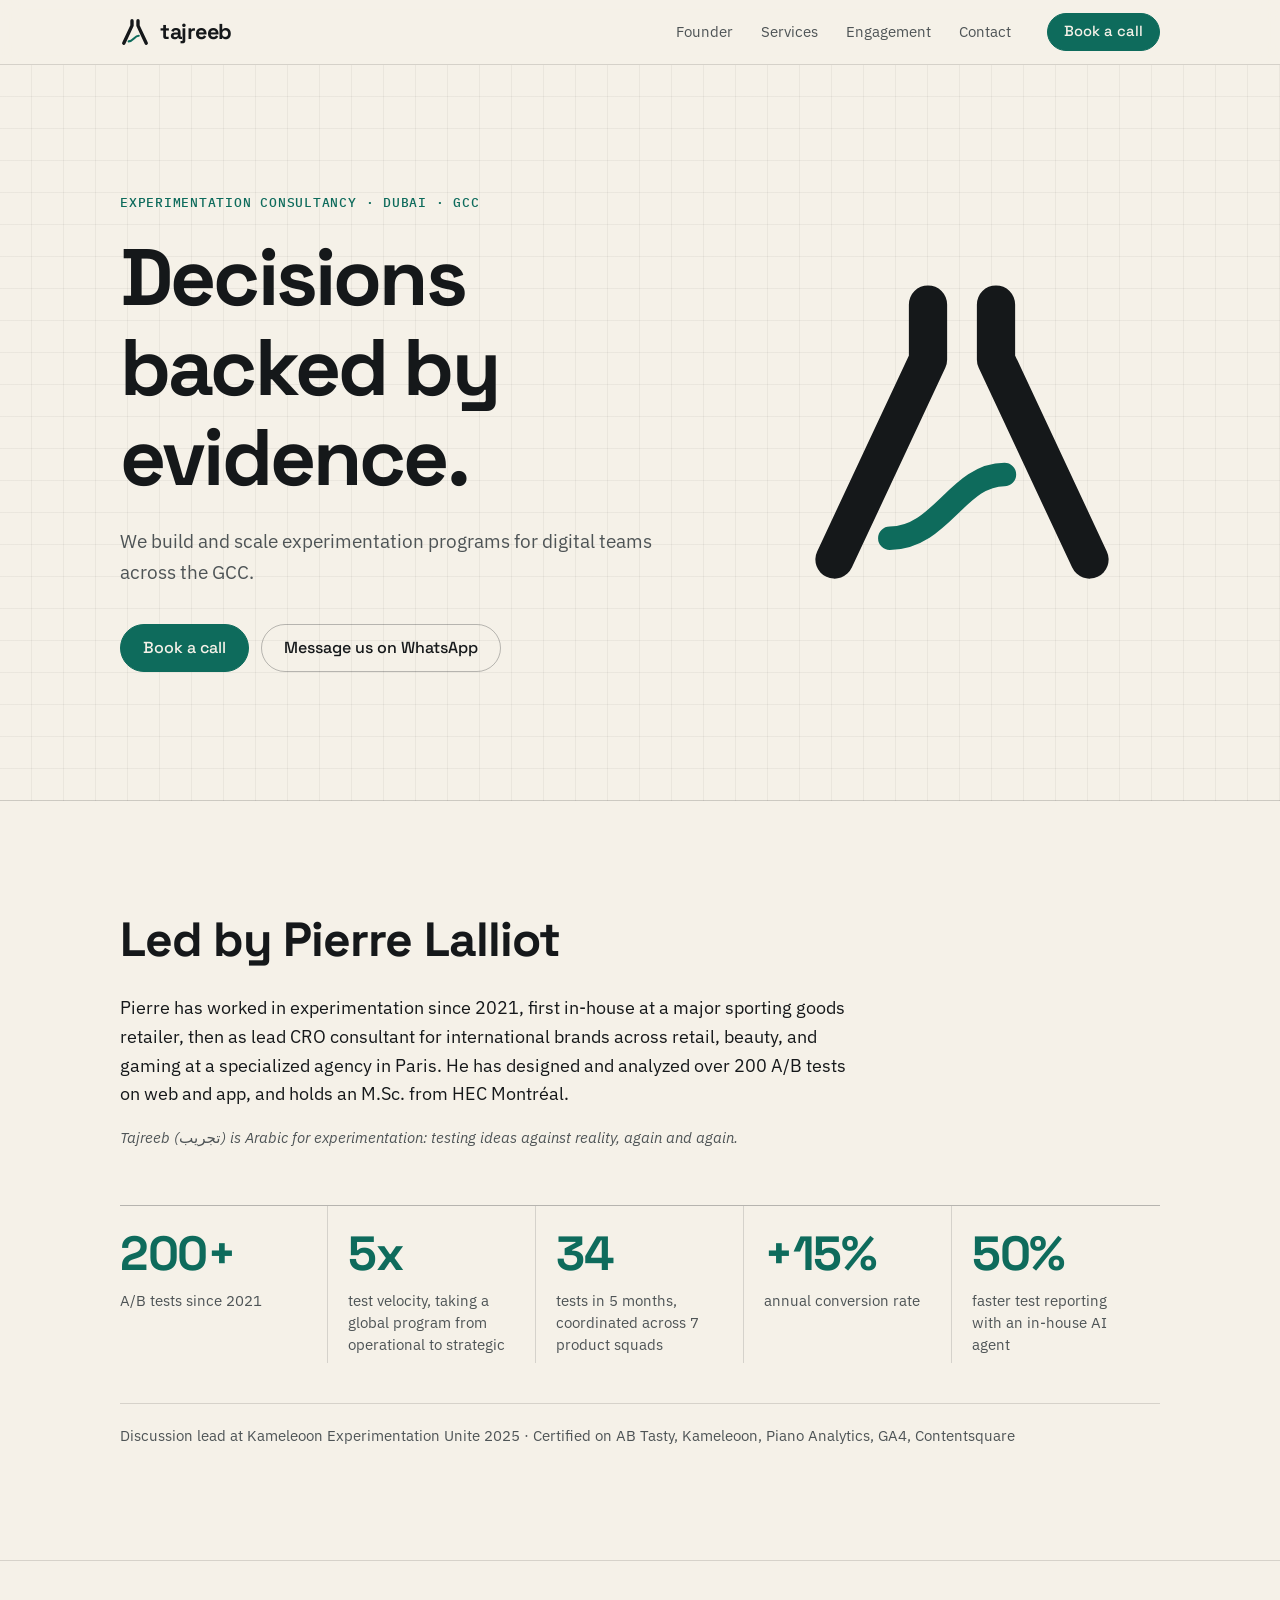
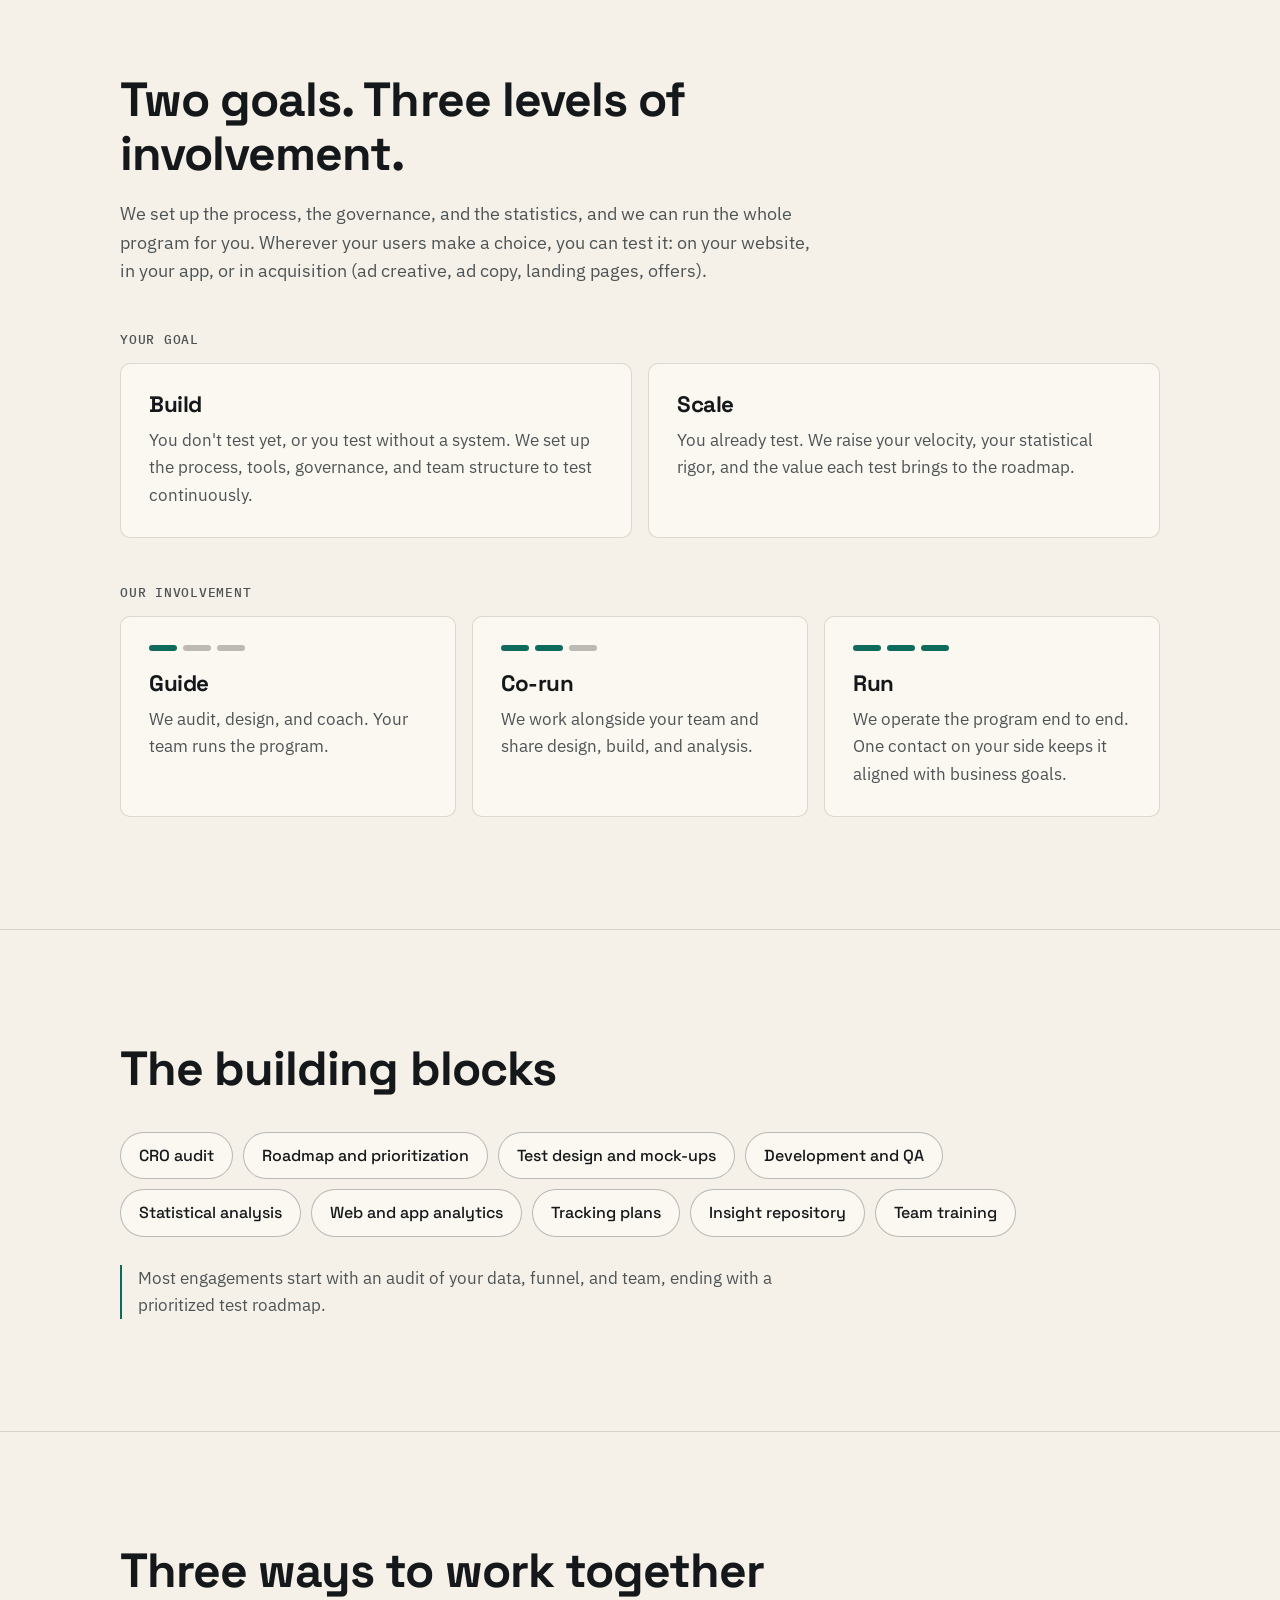
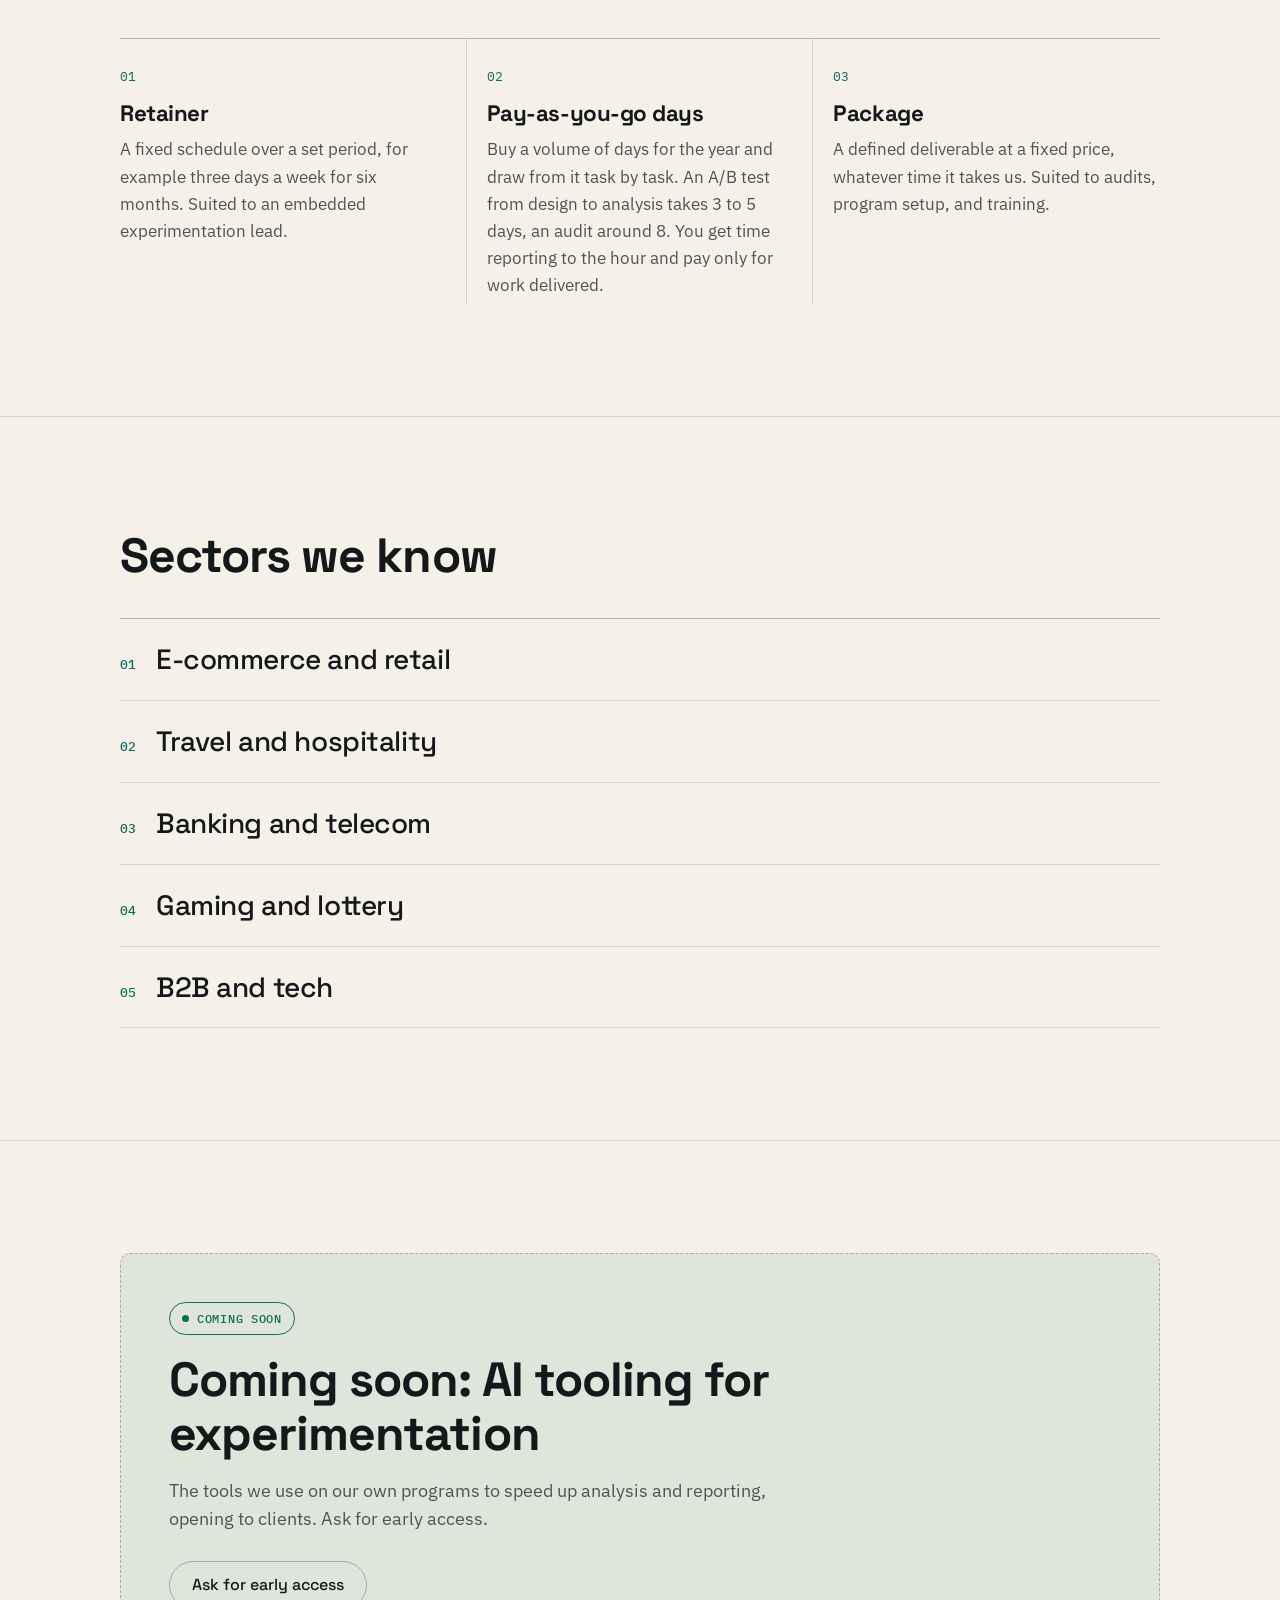
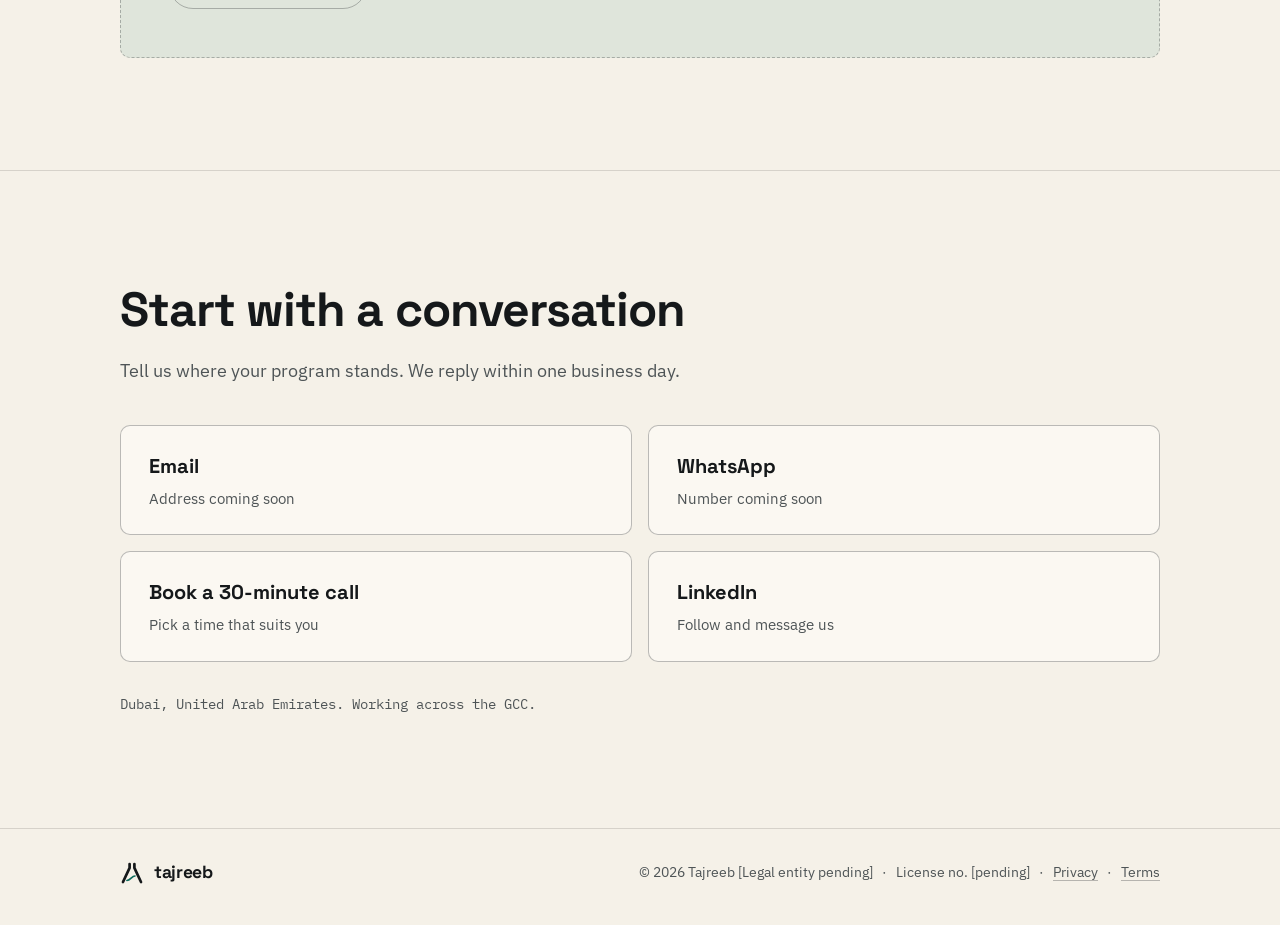
==== index.html @ 2f4e5eea "Setup Vercel Web Analytics Integration ## Vercel Web Analytics Configuration Update  ### Summary Upd" ====
<!DOCTYPE html>
<html lang="en">
<head>
  <script>if ('IntersectionObserver' in window) { document.documentElement.classList.add('js'); }</script>
  <meta charset="UTF-8">
  <meta name="viewport" content="width=device-width, initial-scale=1">
  <title>Tajreeb · Experimentation consultancy, Dubai</title>
  <meta name="description" content="Tajreeb builds and scales experimentation programs for digital teams across the GCC: process, governance, statistics, and full program delivery.">
  <meta name="color-scheme" content="light dark">
  <meta name="theme-color" content="#F5F1E8" media="(prefers-color-scheme: light)">
  <meta name="theme-color" content="#15181A" media="(prefers-color-scheme: dark)">
  <link rel="icon" type="image/svg+xml" href="favicon.svg">

  <link rel="preconnect" href="https://fonts.googleapis.com">
  <link rel="preconnect" href="https://fonts.gstatic.com" crossorigin>
  <link href="https://fonts.googleapis.com/css2?family=IBM+Plex+Mono:wght@500&family=IBM+Plex+Sans:ital,wght@0,400;0,500;0,600;1,400&family=Space+Grotesk:wght@500;700&display=swap" rel="stylesheet">
  <link rel="stylesheet" href="style.css">
</head>
<body>

  <svg width="0" height="0" style="position:absolute" aria-hidden="true">
    <symbol id="mark" viewBox="0 0 160 160" fill="none">
      <path d="M64,20 L64,46 L20,140" stroke="currentColor" stroke-width="18" stroke-linecap="round" stroke-linejoin="round"/>
      <path d="M96,20 L96,46 L140,140" stroke="currentColor" stroke-width="18" stroke-linecap="round" stroke-linejoin="round"/>
      <path d="M46,130 C70,130 78,100 100,100" stroke="var(--accent)" stroke-width="11" stroke-linecap="round"/>
    </symbol>
  </svg>

  <a class="skip" href="#main">Skip to content</a>

  <header class="site-header">
    <div class="wrap header-inner">
      <a class="brand" href="#top" aria-label="Tajreeb, back to top">
        <svg class="brand-mark" aria-hidden="true"><use href="#mark"/></svg>
        <span class="wordmark">tajreeb</span>
      </a>
      <nav class="nav" aria-label="Sections">
        <span class="nav-highlight" aria-hidden="true"></span>
        <a href="#founder">Founder</a>
        <a href="#services">Services</a>
        <a href="#engagement">Engagement</a>
        <a href="#contact">Contact</a>
      </nav>
      <a class="btn btn-small" href="#contact" data-link="booking">Book a call</a>
    </div>
  </header>

  <main id="main">

    <!-- 1. Hero -->
    <section class="hero" id="top">
      <div class="wrap hero-inner">
        <div class="hero-copy">
          <p class="eyebrow">Experimentation consultancy · Dubai · GCC</p>
          <h1>Decisions backed by evidence.</h1>
          <p class="lede">We build and scale experimentation programs for digital teams across the GCC.</p>
          <div class="cta-row">
            <a class="btn" href="#contact" data-link="booking">Book a call</a>
            <a class="btn btn-ghost" href="#contact" data-link="whatsapp">Message us on WhatsApp</a>
          </div>
        </div>
        <div class="hero-figure" aria-hidden="true">
          <svg class="hero-mark"><use href="#mark"/></svg>
        </div>
      </div>
    </section>

    <!-- 2. Founder & proof -->
    <section class="section" id="founder">
      <div class="wrap">
        <h2>Led by Pierre Lalliot</h2>
        <div class="founder">
          <div class="founder-bio">
            <p>Pierre has worked in experimentation since 2021, first in-house at a major sporting goods retailer, then as lead CRO consultant for international brands across retail, beauty, and gaming at a specialized agency in Paris. He has designed and analyzed over 200 A/B tests on web and app, and holds an M.Sc. from HEC Montréal.</p>
            <p class="name-note"><em>Tajreeb (<span lang="ar" dir="rtl">تجريب</span>) is Arabic for experimentation: testing ideas against reality, again and again.</em></p>
          </div>
        </div>

        <ul class="stats" aria-label="Track record">
          <li><strong>200+</strong><span>A/B tests since 2021</span></li>
          <li><strong>5x</strong><span>test velocity, taking a global program from operational to strategic</span></li>
          <li><strong>34</strong><span>tests in 5 months, coordinated across 7 product squads</span></li>
          <li><strong>+15%</strong><span>annual conversion rate</span></li>
          <li><strong>50%</strong><span>faster test reporting with an in-house AI agent</span></li>
        </ul>

        <p class="credentials">Discussion lead at Kameleoon Experimentation Unite 2025 · Certified on AB Tasty, Kameleoon, Piano Analytics, GA4, Contentsquare</p>
      </div>
    </section>

    <!-- 3. What we do -->
    <section class="section" id="services">
      <div class="wrap">
        <h2>Two goals. Three levels of involvement.</h2>
        <p class="intro">We set up the process, the governance, and the statistics, and we can run the whole program for you. Wherever your users make a choice, you can test it: on your website, in your app, or in acquisition (ad creative, ad copy, landing pages, offers).</p>

        <h3 class="group-label">Your goal</h3>
        <div class="cards cards-2">
          <article class="card">
            <h4>Build</h4>
            <p>You don't test yet, or you test without a system. We set up the process, tools, governance, and team structure to test continuously.</p>
          </article>
          <article class="card">
            <h4>Scale</h4>
            <p>You already test. We raise your velocity, your statistical rigor, and the value each test brings to the roadmap.</p>
          </article>
        </div>

        <h3 class="group-label">Our involvement</h3>
        <div class="cards cards-3">
          <article class="card">
            <div class="level" aria-hidden="true"><i class="on"></i><i></i><i></i></div>
            <h4>Guide</h4>
            <p>We audit, design, and coach. Your team runs the program.</p>
          </article>
          <article class="card">
            <div class="level" aria-hidden="true"><i class="on"></i><i class="on"></i><i></i></div>
            <h4>Co-run</h4>
            <p>We work alongside your team and share design, build, and analysis.</p>
          </article>
          <article class="card">
            <div class="level" aria-hidden="true"><i class="on"></i><i class="on"></i><i class="on"></i></div>
            <h4>Run</h4>
            <p>We operate the program end to end. One contact on your side keeps it aligned with business goals.</p>
          </article>
        </div>
      </div>
    </section>

    <!-- 4. Building blocks -->
    <section class="section" id="blocks">
      <div class="wrap">
        <h2>The building blocks</h2>
        <ul class="pills">
          <li>CRO audit</li>
          <li>Roadmap and prioritization</li>
          <li>Test design and mock-ups</li>
          <li>Development and QA</li>
          <li>Statistical analysis</li>
          <li>Web and app analytics</li>
          <li>Tracking plans</li>
          <li>Insight repository</li>
          <li>Team training</li>
        </ul>
        <p class="note">Most engagements start with an audit of your data, funnel, and team, ending with a prioritized test roadmap.</p>
      </div>
    </section>

    <!-- 5. How to work with us -->
    <section class="section" id="engagement">
      <div class="wrap">
        <h2>Three ways to work together</h2>
        <div class="compare">
          <article class="compare-item">
            <h4>Retainer</h4>
            <p>A fixed schedule over a set period, for example three days a week for six months. Suited to an embedded experimentation lead.</p>
          </article>
          <article class="compare-item">
            <h4>Pay-as-you-go days</h4>
            <p>Buy a volume of days for the year and draw from it task by task. An A/B test from design to analysis takes 3 to 5 days, an audit around 8. You get time reporting to the hour and pay only for work delivered.</p>
          </article>
          <article class="compare-item">
            <h4>Package</h4>
            <p>A defined deliverable at a fixed price, whatever time it takes us. Suited to audits, program setup, and training.</p>
          </article>
        </div>
      </div>
    </section>

    <!-- 6. Sectors -->
    <section class="section" id="sectors">
      <div class="wrap">
        <h2>Sectors we know</h2>
        <ul class="sectors">
          <li>E-commerce and retail</li>
          <li>Travel and hospitality</li>
          <li>Banking and telecom</li>
          <li>Gaming and lottery</li>
          <li>B2B and tech</li>
        </ul>
      </div>
    </section>

    <!-- 7. Tools -->
    <section class="section" id="tools">
      <div class="wrap">
        <div class="soon">
          <span class="badge">Coming soon</span>
          <h2>Coming soon: AI tooling for experimentation</h2>
          <p>The tools we use on our own programs to speed up analysis and reporting, opening to clients. Ask for early access.</p>
          <a class="btn btn-ghost" href="#contact" data-link="email" data-subject="Early access: AI tooling">Ask for early access</a>
        </div>
      </div>
    </section>

    <!-- 8. Contact -->
    <section class="section" id="contact">
      <div class="wrap">
        <h2>Start with a conversation</h2>
        <p class="intro">Tell us where your program stands. We reply within one business day.</p>
        <ul class="channels">
          <li>
            <a class="channel" href="#contact" data-link="email">
              <span class="channel-name">Email</span>
              <span class="channel-detail" data-text="email">Address coming soon</span>
            </a>
          </li>
          <li>
            <a class="channel" href="#contact" data-link="whatsapp">
              <span class="channel-name">WhatsApp</span>
              <span class="channel-detail" data-text="whatsapp">Number coming soon</span>
            </a>
          </li>
          <li>
            <a class="channel" href="#contact" data-link="booking">
              <span class="channel-name">Book a 30-minute call</span>
              <span class="channel-detail">Pick a time that suits you</span>
            </a>
          </li>
          <li>
            <a class="channel" href="#contact" data-link="linkedin">
              <span class="channel-name">LinkedIn</span>
              <span class="channel-detail">Follow and message us</span>
            </a>
          </li>
        </ul>
        <p class="location">Dubai, United Arab Emirates. Working across the GCC.</p>
      </div>
    </section>

  </main>

  <!-- 9. Footer -->
  <footer class="site-footer">
    <div class="wrap footer-inner">
      <a class="brand brand-small" href="#top" aria-label="Tajreeb, back to top">
        <svg class="brand-mark" aria-hidden="true"><use href="#mark"/></svg>
        <span class="wordmark">tajreeb</span>
      </a>
      <p class="legal">
        © 2026 Tajreeb <span data-text="legalEntity">[Legal entity pending]</span>
        <span class="sep">·</span> License no. <span data-text="licenseNo">[pending]</span>
        <span class="sep">·</span> <a href="#top" data-link="privacy">Privacy</a>
        <span class="sep">·</span> <a href="#top" data-link="terms">Terms</a>
      </p>
    </div>
  </footer>

  <script src="config.js"></script>
  <script src="main.js"></script>
  <script src="motion.js"></script>
  <script defer src="https://cdn.vercel-insights.com/v1/script.js"></script>
</body>
</html>
---- style.css ----
/* Tajreeb · Ink & Teal */

:root {
  --bg: #F5F1E8;
  --ink: #15181A;
  --accent: #0E6B5C;
  --on-accent: #F5F1E8;
  --muted: #4E5456;
  --line: rgba(21, 24, 26, 0.14);
  --line-strong: rgba(21, 24, 26, 0.28);
  --surface: #FBF8F2;
  --accent-soft: rgba(14, 107, 92, 0.09);
  --grid: rgba(21, 24, 26, 0.05);

  --font-display: "Space Grotesk", ui-sans-serif, system-ui, sans-serif;
  --font-body: "IBM Plex Sans", ui-sans-serif, system-ui, sans-serif;
  --font-mono: "IBM Plex Mono", ui-monospace, monospace;

  --wrap: 1120px;
  --gutter: clamp(16px, 4vw, 40px);
  --radius: 10px;
}

@media (prefers-color-scheme: dark) {
  :root {
    --bg: #15181A;
    --ink: #F5F1E8;
    --accent: #2FA08A;
    --on-accent: #15181A;
    --muted: #AEB2AE;
    --line: rgba(245, 241, 232, 0.13);
    --line-strong: rgba(245, 241, 232, 0.26);
    --surface: #1C2023;
    --accent-soft: rgba(47, 160, 138, 0.13);
    --grid: rgba(245, 241, 232, 0.045);
  }
}

*, *::before, *::after { box-sizing: border-box; }

html {
  scroll-behavior: smooth;
  scroll-padding-top: 80px;
  -webkit-text-size-adjust: 100%;
}

@media (prefers-reduced-motion: reduce) {
  html { scroll-behavior: auto; }
}

body {
  margin: 0;
  background: var(--bg);
  color: var(--ink);
  font-family: var(--font-body);
  font-size: 17px;
  line-height: 1.6;
  -webkit-font-smoothing: antialiased;
}

h1, h2, h3, h4 {
  font-family: var(--font-display);
  font-weight: 700;
  line-height: 1.12;
  letter-spacing: -0.02em;
  margin: 0;
}

p { margin: 0; }
ul { margin: 0; padding: 0; list-style: none; }
a { color: inherit; }

:focus-visible {
  outline: 2px solid var(--accent);
  outline-offset: 3px;
  border-radius: 4px;
}

.wrap {
  max-width: var(--wrap);
  margin: 0 auto;
  padding: 0 var(--gutter);
}

.skip {
  position: absolute;
  left: -9999px;
}
.skip:focus {
  left: 16px;
  top: 12px;
  z-index: 100;
  background: var(--ink);
  color: var(--bg);
  padding: 8px 14px;
  border-radius: 6px;
}

/* ---------- Brand ---------- */

.brand {
  display: inline-flex;
  align-items: center;
  gap: 10px;
  text-decoration: none;
  color: var(--ink);
}

.brand-mark {
  width: 30px;
  height: 30px;
  color: var(--ink);
}

.wordmark {
  font-family: var(--font-display);
  font-weight: 700;
  font-size: 1.35rem;
  letter-spacing: -0.02em;
  line-height: 1;
}

/* ---------- Header ---------- */

.site-header {
  position: sticky;
  top: 0;
  z-index: 50;
  background: color-mix(in srgb, var(--bg) 88%, transparent);
  backdrop-filter: blur(10px);
  -webkit-backdrop-filter: blur(10px);
  border-bottom: 1px solid var(--line);
}

.header-inner {
  display: flex;
  align-items: center;
  justify-content: space-between;
  gap: 24px;
  height: 64px;
}

.nav {
  position: relative;
  display: flex;
  align-items: center;
  gap: 4px;
  margin-left: auto;
}

.nav a {
  position: relative;
  z-index: 1;
  padding: 6px 12px;
  text-decoration: none;
  font-size: 0.94rem;
  color: var(--muted);
  transition: color 0.15s;
}

.nav a:hover,
.nav a:focus-visible { color: var(--ink); }

.nav-highlight {
  position: absolute;
  top: 4px;
  bottom: 4px;
  left: 0;
  width: 0;
  z-index: 0;
  border-radius: 999px;
  background: var(--accent);
  opacity: 0;
  pointer-events: none;
  transition: transform 0.25s ease-out, width 0.25s ease-out, opacity 0.15s ease-out;
}

@media (prefers-reduced-motion: reduce) {
  .nav-highlight { transition: none; }
}

@media (max-width: 760px) {
  .nav { display: none; }
}

/* ---------- Buttons ---------- */

.btn {
  display: inline-flex;
  align-items: center;
  justify-content: center;
  min-height: 48px;
  padding: 0 22px;
  border-radius: 999px;
  border: 1.5px solid var(--accent);
  background: var(--accent);
  color: var(--on-accent);
  font-family: var(--font-display);
  font-weight: 500;
  font-size: 1rem;
  text-decoration: none;
  white-space: nowrap;
  transition: background 0.15s, color 0.15s, border-color 0.15s;
}

.btn:hover {
  background: var(--ink);
  border-color: var(--ink);
  color: var(--bg);
}

.btn-ghost {
  background: transparent;
  color: var(--ink);
  border-color: var(--line-strong);
}

.btn-ghost:hover {
  background: transparent;
  color: var(--accent);
  border-color: var(--accent);
}

.btn-small {
  min-height: 38px;
  padding: 0 16px;
  font-size: 0.92rem;
}

/* ---------- Hero ---------- */

.hero {
  position: relative;
  overflow: hidden;
  border-bottom: 1px solid var(--line);
  background-image:
    linear-gradient(var(--grid) 1px, transparent 1px),
    linear-gradient(90deg, var(--grid) 1px, transparent 1px);
  background-size: 32px 32px;
  background-position: -1px -1px;
}

.hero-inner {
  display: grid;
  grid-template-columns: minmax(0, 1.5fr) minmax(0, 1fr);
  align-items: center;
  gap: 48px;
  padding-top: clamp(64px, 10vw, 128px);
  padding-bottom: clamp(64px, 10vw, 128px);
}

.eyebrow {
  font-family: var(--font-mono);
  font-weight: 500;
  font-size: 0.8rem;
  letter-spacing: 0.06em;
  text-transform: uppercase;
  color: var(--accent);
}

.hero h1 {
  margin-top: 20px;
  font-size: clamp(2.6rem, 7vw, 5rem);
  letter-spacing: -0.035em;
  max-width: 12ch;
}

.lede {
  margin-top: 24px;
  max-width: 36rem;
  font-size: clamp(1.05rem, 1.6vw, 1.2rem);
  color: var(--muted);
}

.cta-row {
  display: flex;
  flex-wrap: wrap;
  gap: 12px;
  margin-top: 36px;
}

.hero-figure {
  display: flex;
  justify-content: center;
}

.hero-mark {
  width: min(100%, 340px);
  aspect-ratio: 1;
  color: var(--ink);
}

@media (max-width: 760px) {
  .hero-inner { grid-template-columns: 1fr; }
  .hero-figure { display: none; }
  .cta-row .btn { flex: 1 1 100%; }
}

/* ---------- Sections ---------- */

.section {
  padding: clamp(64px, 9vw, 112px) 0;
  border-bottom: 1px solid var(--line);
}

.section:last-of-type { border-bottom: 0; }

.section h2 {
  font-size: clamp(1.9rem, 4.2vw, 3rem);
  max-width: 22ch;
}

.intro {
  margin-top: 20px;
  max-width: 44rem;
  font-size: 1.1rem;
  color: var(--muted);
}

/* ---------- Founder ---------- */

.founder-bio {
  margin-top: 28px;
  max-width: 46rem;
  font-size: 1.12rem;
}

.name-note {
  margin-top: 16px;
  font-size: 0.95rem;
  color: var(--muted);
}

.name-note span[lang="ar"] {
  font-style: normal;
}

.stats {
  display: grid;
  grid-template-columns: repeat(5, minmax(0, 1fr));
  gap: 0;
  margin-top: 56px;
  border-top: 1px solid var(--line-strong);
}

.stats li {
  padding: 24px 20px 8px 0;
  border-right: 1px solid var(--line);
  padding-left: 20px;
}

.stats li:first-child { padding-left: 0; }
.stats li:last-child { border-right: 0; }

.stats strong {
  display: block;
  font-family: var(--font-display);
  font-weight: 700;
  font-size: clamp(2.2rem, 4vw, 3rem);
  line-height: 1;
  letter-spacing: -0.03em;
  color: var(--accent);
}

.stats span {
  display: block;
  margin-top: 12px;
  font-size: 0.93rem;
  line-height: 1.45;
  color: var(--muted);
}

@media (max-width: 960px) {
  .stats { grid-template-columns: repeat(2, minmax(0, 1fr)); }
  .stats li,
  .stats li:first-child {
    padding: 22px 16px 22px 0;
    border-right: 0;
    border-bottom: 1px solid var(--line);
  }
  .stats li:nth-child(even) { padding-left: 16px; border-left: 1px solid var(--line); }
  .stats li:last-child { grid-column: 1 / -1; border-bottom: 0; }
}

.credentials {
  margin-top: 40px;
  padding-top: 20px;
  border-top: 1px solid var(--line);
  font-size: 0.93rem;
  color: var(--muted);
}

/* ---------- Cards ---------- */

.group-label {
  margin-top: 48px;
  margin-bottom: 16px;
  font-family: var(--font-mono);
  font-weight: 500;
  font-size: 0.8rem;
  letter-spacing: 0.06em;
  text-transform: uppercase;
  color: var(--muted);
}

.cards {
  display: grid;
  gap: 16px;
}

h2 + .cards,
h2 + .compare { margin-top: 40px; }
.cards-2 { grid-template-columns: repeat(2, minmax(0, 1fr)); }
.cards-3 { grid-template-columns: repeat(3, minmax(0, 1fr)); }

@media (max-width: 860px) {
  .cards-2, .cards-3 { grid-template-columns: 1fr; }
}

.card {
  background: var(--surface);
  border: 1px solid var(--line);
  border-radius: var(--radius);
  padding: 28px;
}

.card h4 {
  font-size: 1.4rem;
  margin-bottom: 10px;
}

.card p {
  color: var(--muted);
}

.level {
  display: flex;
  gap: 6px;
  margin-bottom: 20px;
}

.level i {
  width: 28px;
  height: 6px;
  border-radius: 3px;
  background: var(--line-strong);
}

.level i.on { background: var(--accent); }

/* ---------- Comparison strip ---------- */

.compare {
  display: grid;
  grid-template-columns: repeat(3, minmax(0, 1fr));
  border-top: 1px solid var(--line-strong);
  counter-reset: plan;
}

.compare-item {
  padding: 28px 28px 4px 20px;
  border-right: 1px solid var(--line);
  counter-increment: plan;
}

.compare-item:first-child { padding-left: 0; }
.compare-item:last-child { border-right: 0; padding-right: 0; }

.compare-item::before {
  content: counter(plan, decimal-leading-zero);
  display: block;
  font-family: var(--font-mono);
  font-size: 0.8rem;
  color: var(--accent);
  margin-bottom: 14px;
}

.compare-item h4 {
  font-size: 1.4rem;
  margin-bottom: 10px;
}

.compare-item p {
  color: var(--muted);
}

@media (max-width: 860px) {
  .compare { grid-template-columns: 1fr; }
  .compare-item,
  .compare-item:first-child {
    padding: 24px 0;
    border-right: 0;
    border-bottom: 1px solid var(--line);
  }
  .compare-item:last-child { border-bottom: 0; }
}

/* ---------- Building blocks ---------- */

.pills {
  display: flex;
  flex-wrap: wrap;
  gap: 10px;
  margin-top: 36px;
  max-width: 60rem;
}

.pills li {
  padding: 10px 18px;
  border: 1px solid var(--line-strong);
  border-radius: 999px;
  font-family: var(--font-display);
  font-weight: 500;
  font-size: 1rem;
  background: var(--surface);
}

.note {
  margin-top: 28px;
  max-width: 44rem;
  padding-left: 16px;
  border-left: 2px solid var(--accent);
  color: var(--muted);
}

/* ---------- Sectors ---------- */

.sectors {
  margin-top: 36px;
  border-top: 1px solid var(--line-strong);
  counter-reset: sector;
}

.sectors li {
  display: flex;
  align-items: baseline;
  gap: 20px;
  padding: 18px 0;
  border-bottom: 1px solid var(--line);
  font-family: var(--font-display);
  font-weight: 500;
  font-size: clamp(1.25rem, 2.6vw, 1.75rem);
  letter-spacing: -0.015em;
  counter-increment: sector;
}

.sectors li::before {
  content: counter(sector, decimal-leading-zero);
  font-family: var(--font-mono);
  font-size: 0.8rem;
  color: var(--accent);
  min-width: 2ch;
}

/* ---------- Coming soon ---------- */

.soon {
  position: relative;
  padding: clamp(28px, 5vw, 48px);
  border: 1.5px dashed var(--line-strong);
  border-radius: var(--radius);
  background: var(--accent-soft);
}

.soon h2 { margin-top: 18px; }

.soon p {
  margin-top: 16px;
  max-width: 40rem;
  font-size: 1.1rem;
  color: var(--muted);
}

.soon .btn { margin-top: 28px; }

.badge {
  display: inline-flex;
  align-items: center;
  gap: 8px;
  padding: 6px 12px;
  border-radius: 999px;
  border: 1px solid var(--accent);
  color: var(--accent);
  font-family: var(--font-mono);
  font-weight: 500;
  font-size: 0.75rem;
  letter-spacing: 0.06em;
  text-transform: uppercase;
}

.badge::before {
  content: "";
  width: 7px;
  height: 7px;
  border-radius: 50%;
  background: var(--accent);
}

/* ---------- Contact ---------- */

.channels {
  display: grid;
  grid-template-columns: repeat(2, minmax(0, 1fr));
  gap: 16px;
  margin-top: 40px;
}

@media (max-width: 640px) {
  .channels { grid-template-columns: 1fr; }
}

.channel {
  display: flex;
  flex-direction: column;
  gap: 4px;
  height: 100%;
  padding: 24px 28px;
  border: 1px solid var(--line-strong);
  border-radius: var(--radius);
  background: var(--surface);
  text-decoration: none;
  transition: border-color 0.15s, transform 0.15s;
}

.channel:hover {
  border-color: var(--accent);
}

.channel-name {
  font-family: var(--font-display);
  font-weight: 700;
  font-size: 1.25rem;
}

.channel-name::after {
  content: " →";
  color: var(--accent);
}

.channel-detail {
  color: var(--muted);
  font-size: 0.95rem;
  overflow-wrap: anywhere;
}

.channel.is-pending { cursor: default; }
.channel.is-pending:hover { border-color: var(--line-strong); }
.channel.is-pending .channel-name::after { content: ""; }

.location {
  margin-top: 32px;
  font-family: var(--font-mono);
  font-size: 0.85rem;
  color: var(--muted);
}

/* ---------- Footer ---------- */

.site-footer {
  border-top: 1px solid var(--line);
  padding: 32px 0 40px;
}

.footer-inner {
  display: flex;
  flex-wrap: wrap;
  align-items: center;
  justify-content: space-between;
  gap: 16px 32px;
}

.brand-small .brand-mark { width: 24px; height: 24px; }
.brand-small .wordmark { font-size: 1.1rem; }

.legal {
  font-size: 0.85rem;
  color: var(--muted);
}

.legal a {
  text-decoration: underline;
  text-underline-offset: 3px;
  text-decoration-color: var(--line-strong);
}

.legal a:hover { color: var(--ink); }

.legal .sep { margin: 0 6px; }

/* ---------- Legal pages ---------- */

.legal-hero {
  padding: clamp(56px, 8vw, 96px) 0 40px;
  border-bottom: 1px solid var(--line);
}

.legal-hero h1 {
  margin-top: 16px;
  font-size: clamp(2.1rem, 4.6vw, 3.1rem);
  max-width: 20ch;
}

.legal-updated {
  margin-top: 16px;
  font-family: var(--font-mono);
  font-size: 0.85rem;
  color: var(--muted);
}

.legal-body {
  padding: clamp(48px, 7vw, 80px) 0;
  max-width: 42rem;
}

.legal-body h2 {
  margin-top: 40px;
  margin-bottom: 12px;
  font-size: 1.3rem;
}

.legal-body h2:first-child { margin-top: 0; }

.legal-body p {
  margin-top: 14px;
  color: var(--muted);
  line-height: 1.7;
}

.legal-body p:first-child { margin-top: 0; }

.legal-link {
  color: var(--ink);
  text-decoration: underline;
  text-decoration-color: var(--line-strong);
  text-underline-offset: 3px;
}

.legal-link:hover { color: var(--accent); }

.legal-link.is-pending {
  color: var(--muted);
  text-decoration: none;
  cursor: default;
}

/* ---------- Scroll reveal ---------- */
/* Gated behind .js (set only if IntersectionObserver exists) so content
   is never hidden without a script able to reveal it, and behind
   no-preference so prefers-reduced-motion: reduce sees no hidden state. */

@media (prefers-reduced-motion: no-preference) {
  .js .section .wrap {
    opacity: 0;
    transform: translateY(16px);
    transition: opacity 0.5s ease-out, transform 0.5s ease-out;
  }

  .js .section.is-visible .wrap {
    opacity: 1;
    transform: none;
  }

  .js .section .cards > *,
  .js .section .pills > *,
  .js .section .stats > *,
  .js .section .channels > *,
  .js .section .compare > *,
  .js .section .sectors > * {
    opacity: 0;
    transform: translateY(16px);
    transition: opacity 0.45s ease-out, transform 0.45s ease-out;
  }

  .js .section.is-visible .cards > *,
  .js .section.is-visible .pills > *,
  .js .section.is-visible .stats > *,
  .js .section.is-visible .channels > *,
  .js .section.is-visible .compare > *,
  .js .section.is-visible .sectors > * {
    opacity: 1;
    transform: none;
  }
}
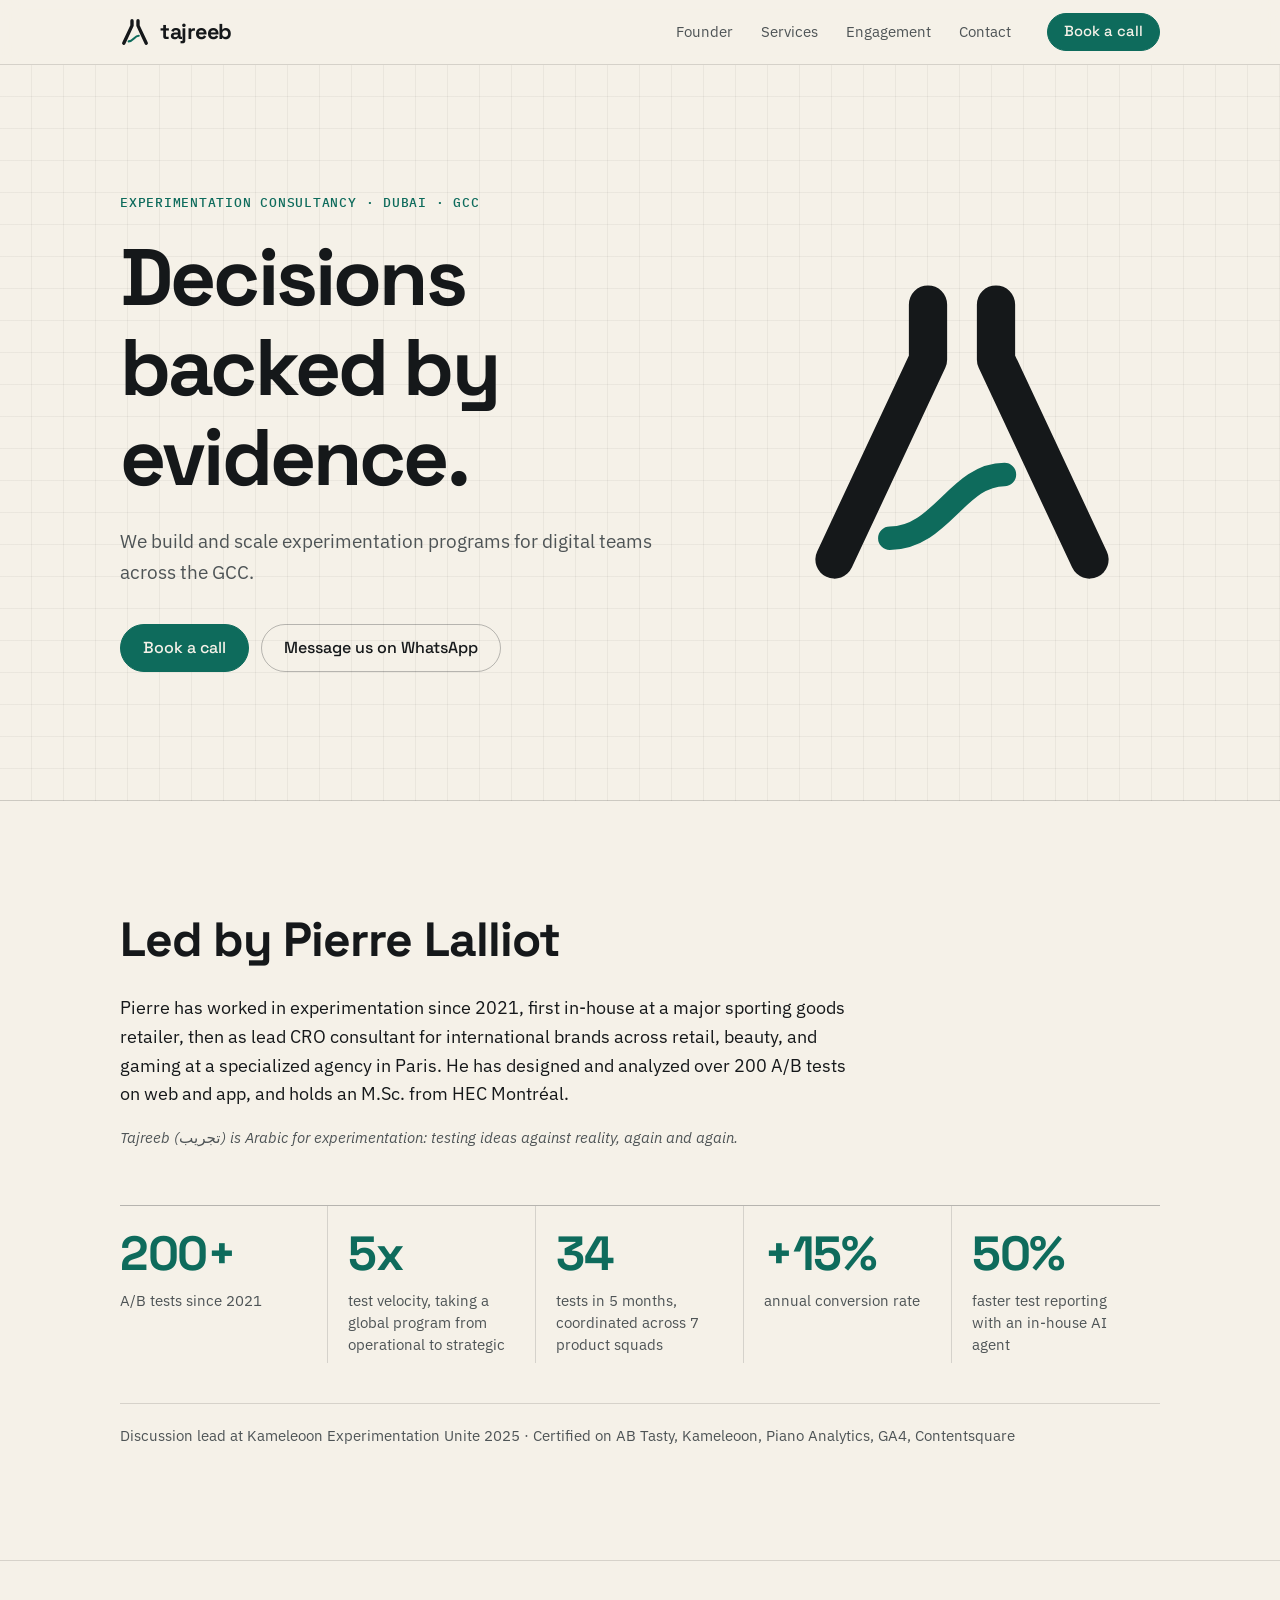
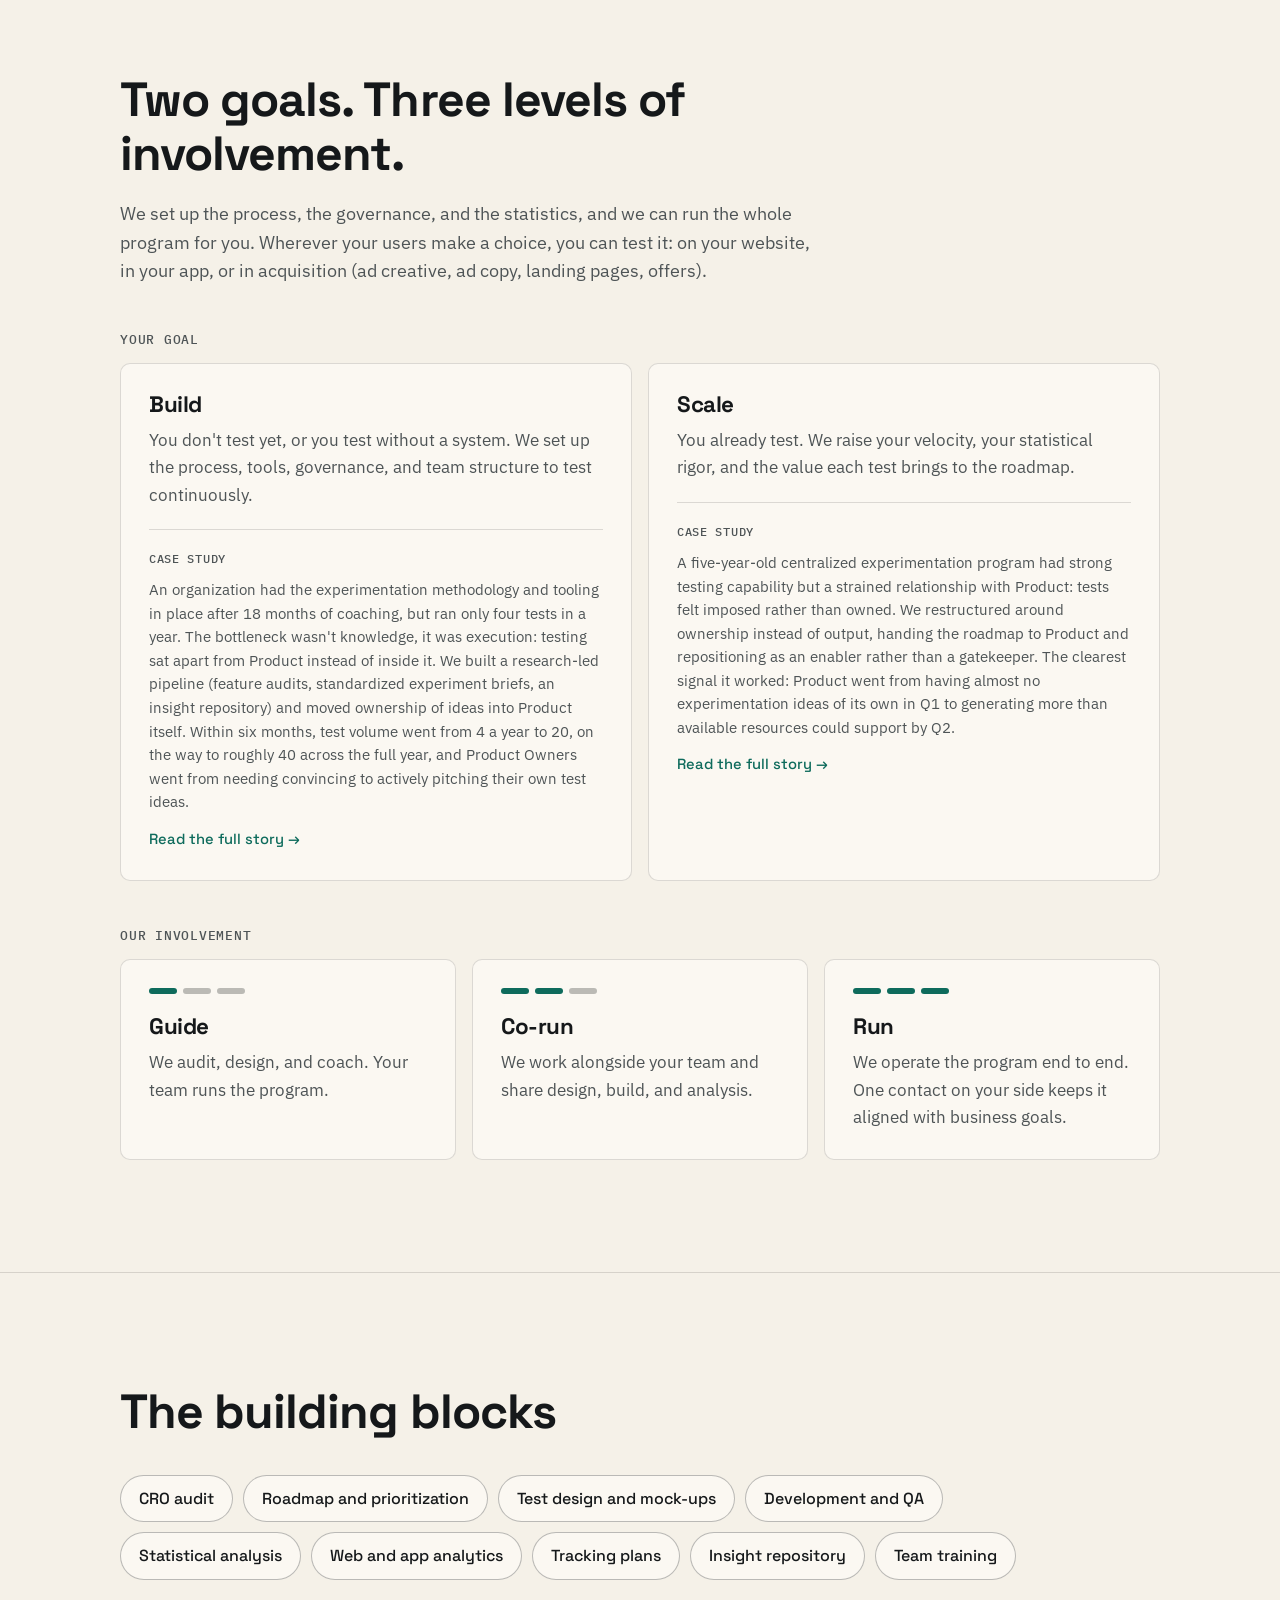
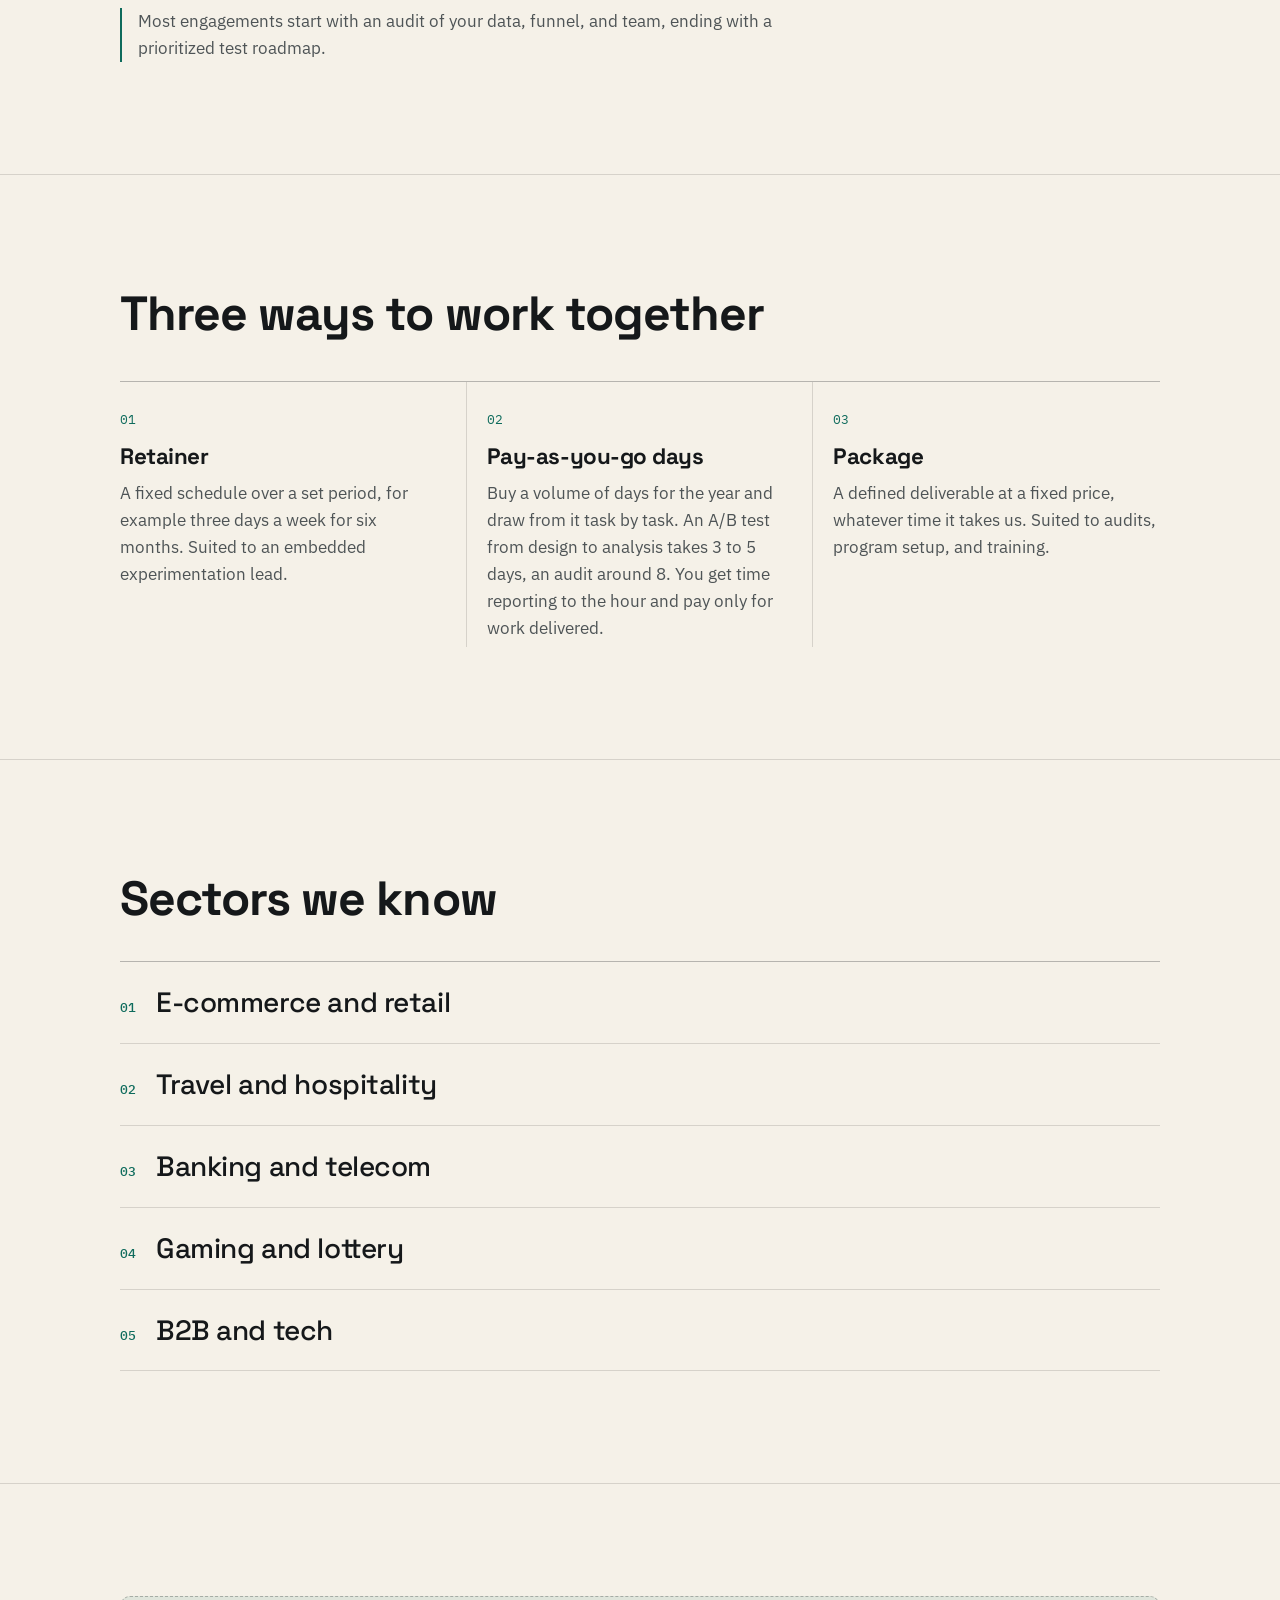
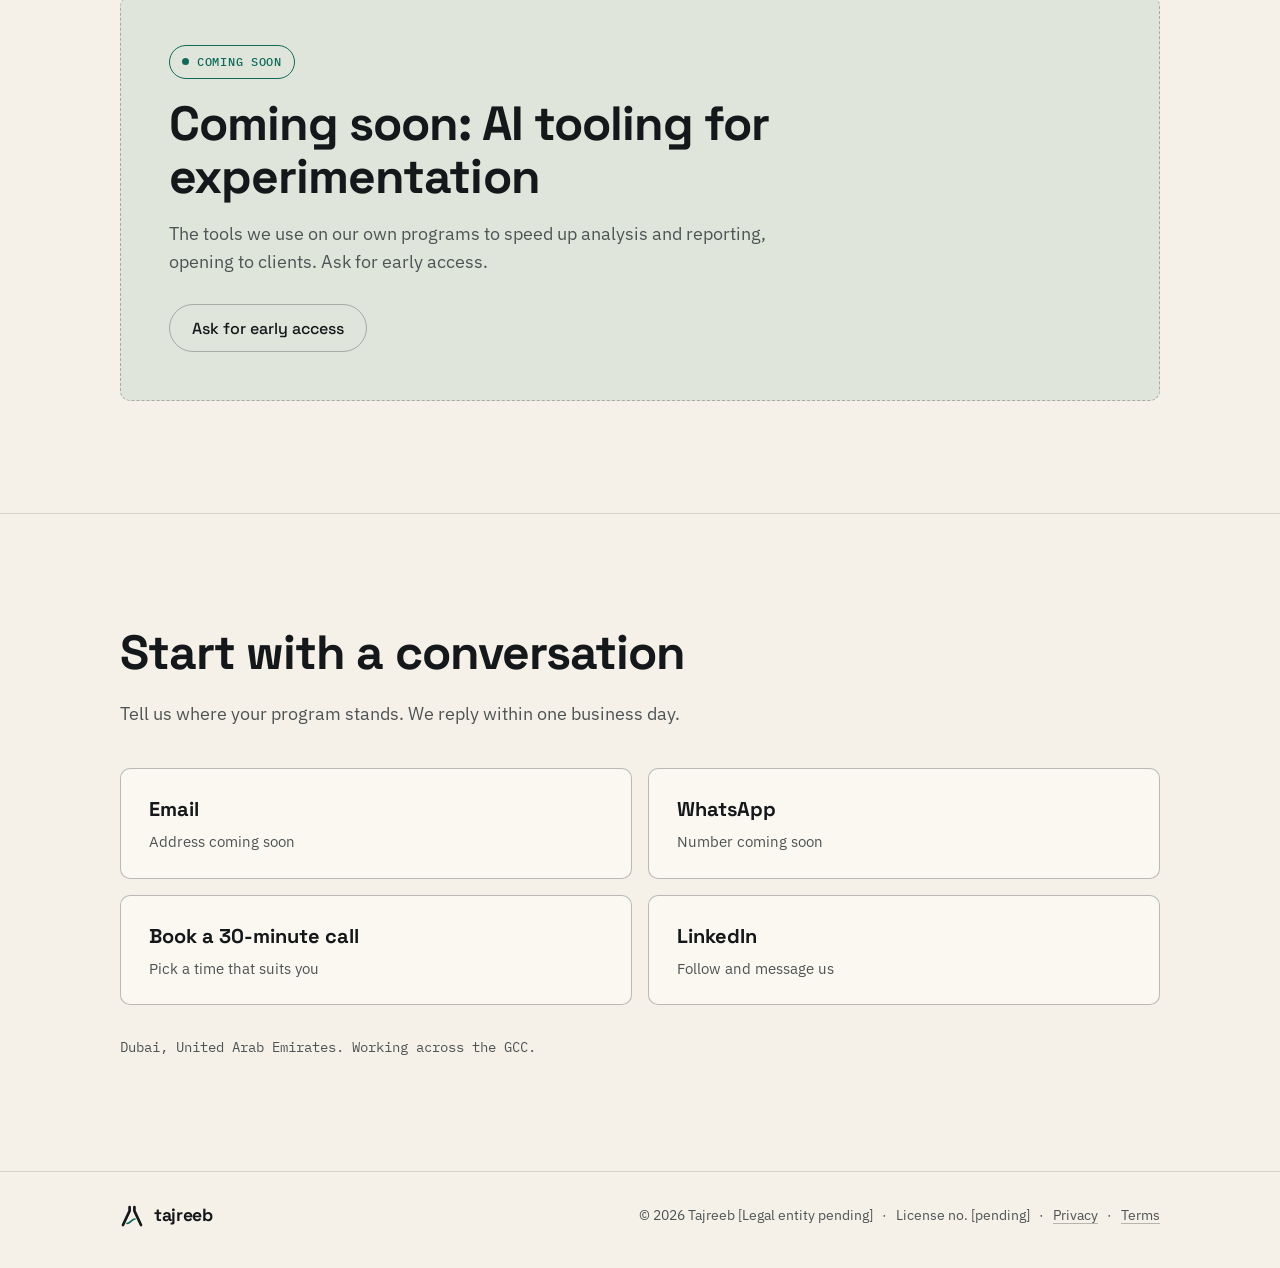
==== commit b4ddd2a4: "Add two anonymized case studies (Build and Scale) Condensed blurbs under the Build and Scale cards i" ====
--- a/index.html
+++ b/index.html
@@ -99,10 +99,20 @@
           <article class="card">
             <h4>Build</h4>
             <p>You don't test yet, or you test without a system. We set up the process, tools, governance, and team structure to test continuously.</p>
+            <div class="case-study">
+              <p class="case-study-label">Case study</p>
+              <p class="case-study-quote">An organization had the experimentation methodology and tooling in place after 18 months of coaching, but ran only four tests in a year. The bottleneck wasn't knowledge, it was execution: testing sat apart from Product instead of inside it. We built a research-led pipeline (feature audits, standardized experiment briefs, an insight repository) and moved ownership of ideas into Product itself. Within six months, test volume went from 4 a year to 20, on the way to roughly 40 across the full year, and Product Owners went from needing convincing to actively pitching their own test ideas.</p>
+              <a class="case-study-link" href="case-study-build.html">Read the full story →</a>
+            </div>
           </article>
           <article class="card">
             <h4>Scale</h4>
             <p>You already test. We raise your velocity, your statistical rigor, and the value each test brings to the roadmap.</p>
+            <div class="case-study">
+              <p class="case-study-label">Case study</p>
+              <p class="case-study-quote">A five-year-old centralized experimentation program had strong testing capability but a strained relationship with Product: tests felt imposed rather than owned. We restructured around ownership instead of output, handing the roadmap to Product and repositioning as an enabler rather than a gatekeeper. The clearest signal it worked: Product went from having almost no experimentation ideas of its own in Q1 to generating more than available resources could support by Q2.</p>
+              <a class="case-study-link" href="case-study-scale.html">Read the full story →</a>
+            </div>
           </article>
         </div>
 
@@ -249,6 +259,6 @@
   <script src="config.js"></script>
   <script src="main.js"></script>
   <script src="motion.js"></script>
-  <script defer src="https://cdn.vercel-insights.com/v1/script.js"></script>
+  <script defer src="/_vercel/insights/script.js"></script>
 </body>
 </html>
--- a/style.css
+++ b/style.css
@@ -433,6 +433,40 @@
   color: var(--muted);
 }
 
+.case-study {
+  margin-top: 20px;
+  padding-top: 20px;
+  border-top: 1px solid var(--line);
+}
+
+.case-study-label {
+  font-family: var(--font-mono);
+  font-weight: 500;
+  font-size: 0.72rem;
+  letter-spacing: 0.06em;
+  text-transform: uppercase;
+  color: var(--accent);
+  margin-bottom: 10px;
+}
+
+.case-study-quote {
+  font-size: 0.92rem;
+  line-height: 1.6;
+  color: var(--muted);
+}
+
+.case-study-link {
+  display: inline-block;
+  margin-top: 14px;
+  font-family: var(--font-display);
+  font-weight: 500;
+  font-size: 0.92rem;
+  color: var(--accent);
+  text-decoration: none;
+}
+
+.case-study-link:hover { text-decoration: underline; }
+
 .level {
   display: flex;
   gap: 6px;
@@ -728,6 +762,58 @@
 
 .legal-body p:first-child { margin-top: 0; }
 
+.legal-body h3 {
+  margin-top: 28px;
+  margin-bottom: 8px;
+  font-size: 1.05rem;
+}
+
+.legal-body strong {
+  color: var(--ink);
+  font-weight: 600;
+}
+
+.legal-body ul {
+  margin-top: 14px;
+  display: flex;
+  flex-direction: column;
+  gap: 8px;
+}
+
+.legal-body li {
+  position: relative;
+  padding-left: 20px;
+  color: var(--muted);
+  line-height: 1.6;
+}
+
+.legal-body li::before {
+  content: "";
+  position: absolute;
+  left: 2px;
+  top: 9px;
+  width: 5px;
+  height: 5px;
+  border-radius: 1px;
+  background: var(--accent);
+}
+
+.legal-body blockquote {
+  margin: 28px 0;
+  padding-left: 20px;
+  border-left: 2px solid var(--accent);
+  font-family: var(--font-display);
+  font-weight: 500;
+  font-size: 1.15rem;
+  line-height: 1.5;
+  color: var(--ink);
+}
+
+.legal-body blockquote p {
+  margin: 0;
+  color: inherit;
+}
+
 .legal-link {
   color: var(--ink);
   text-decoration: underline;
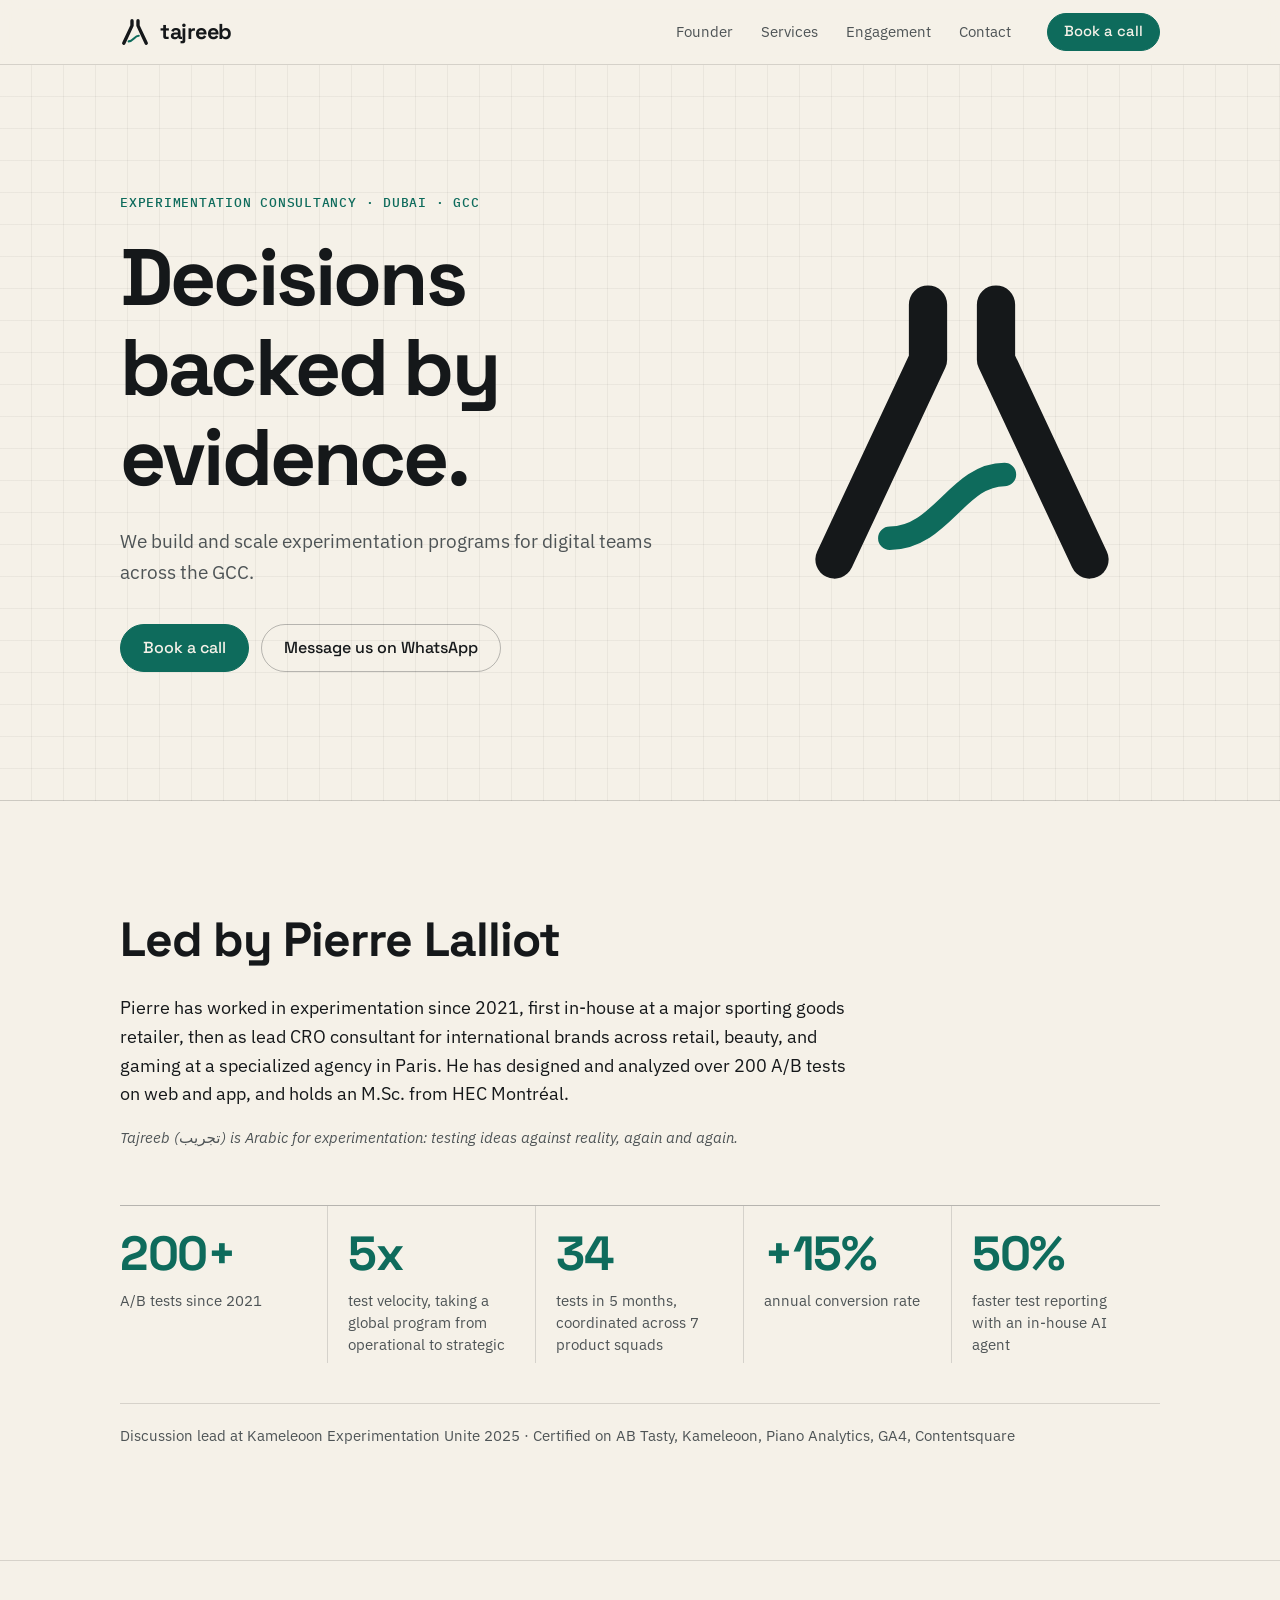
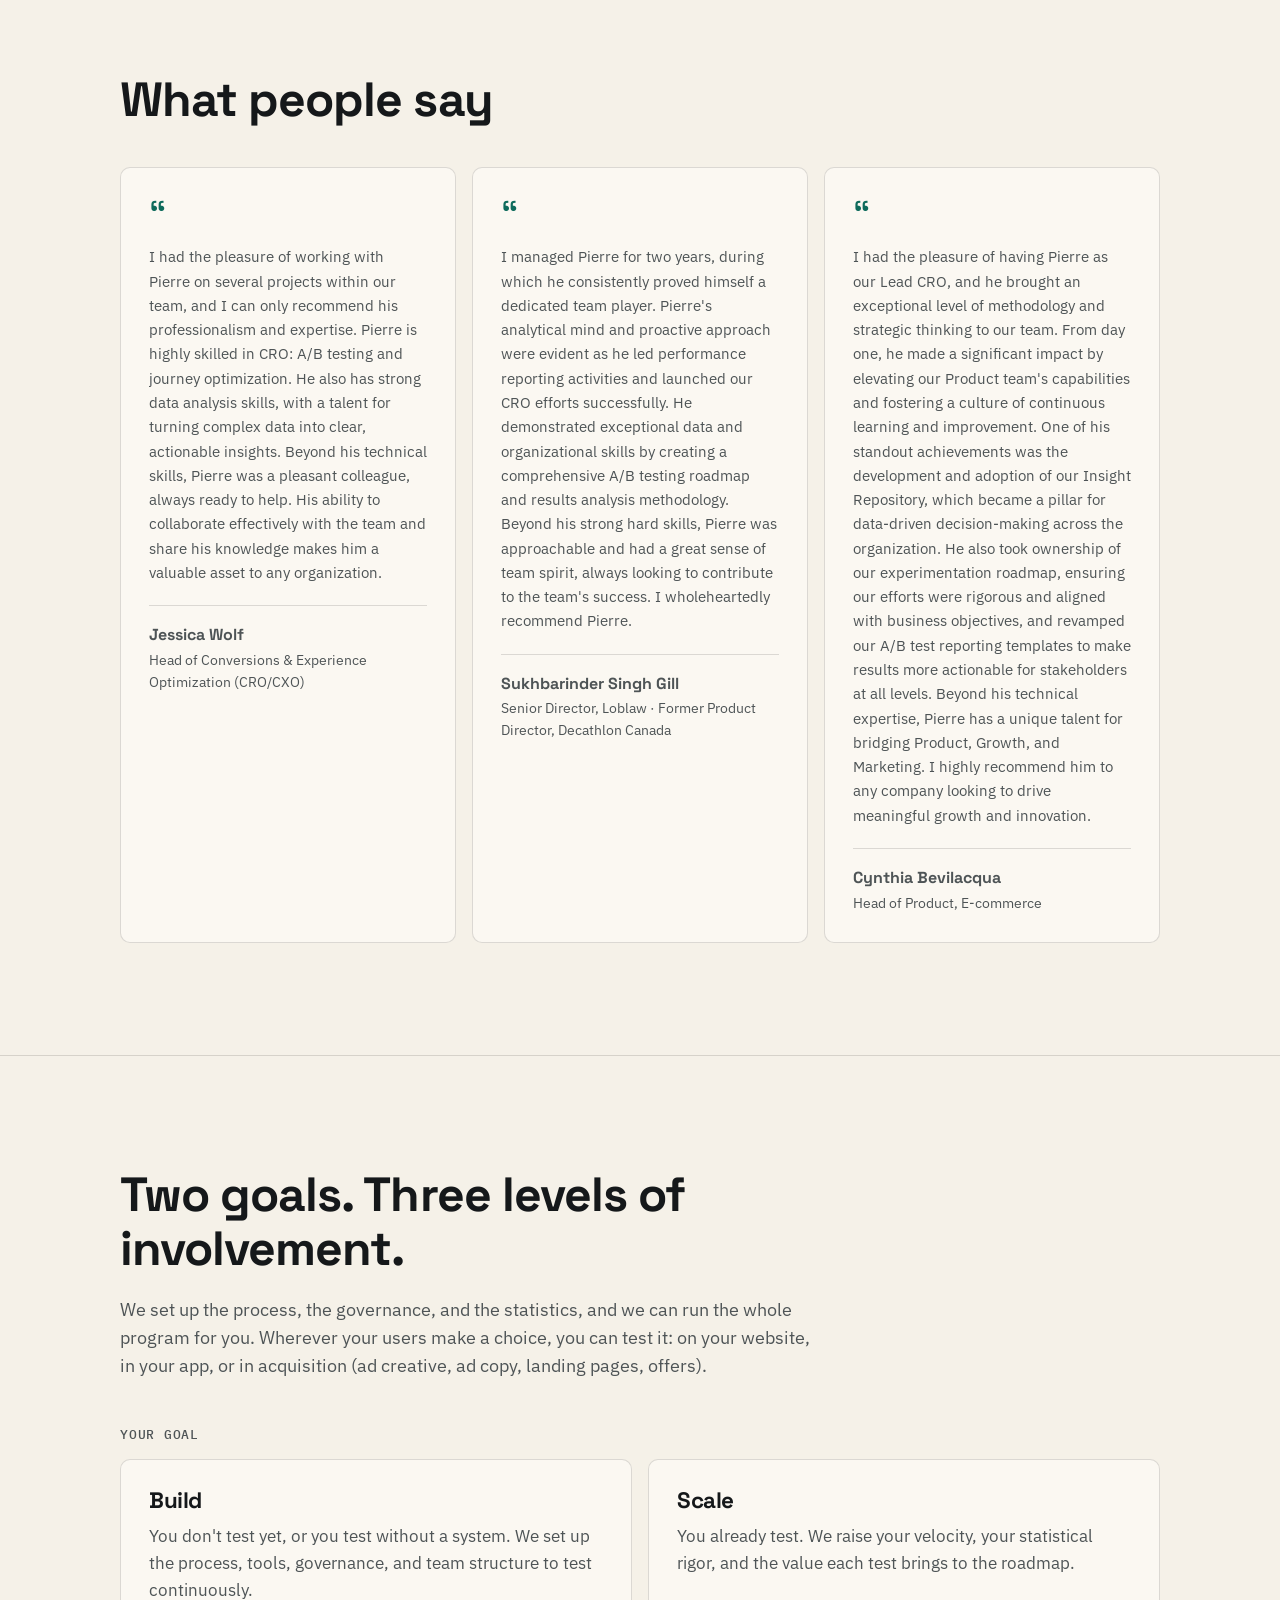
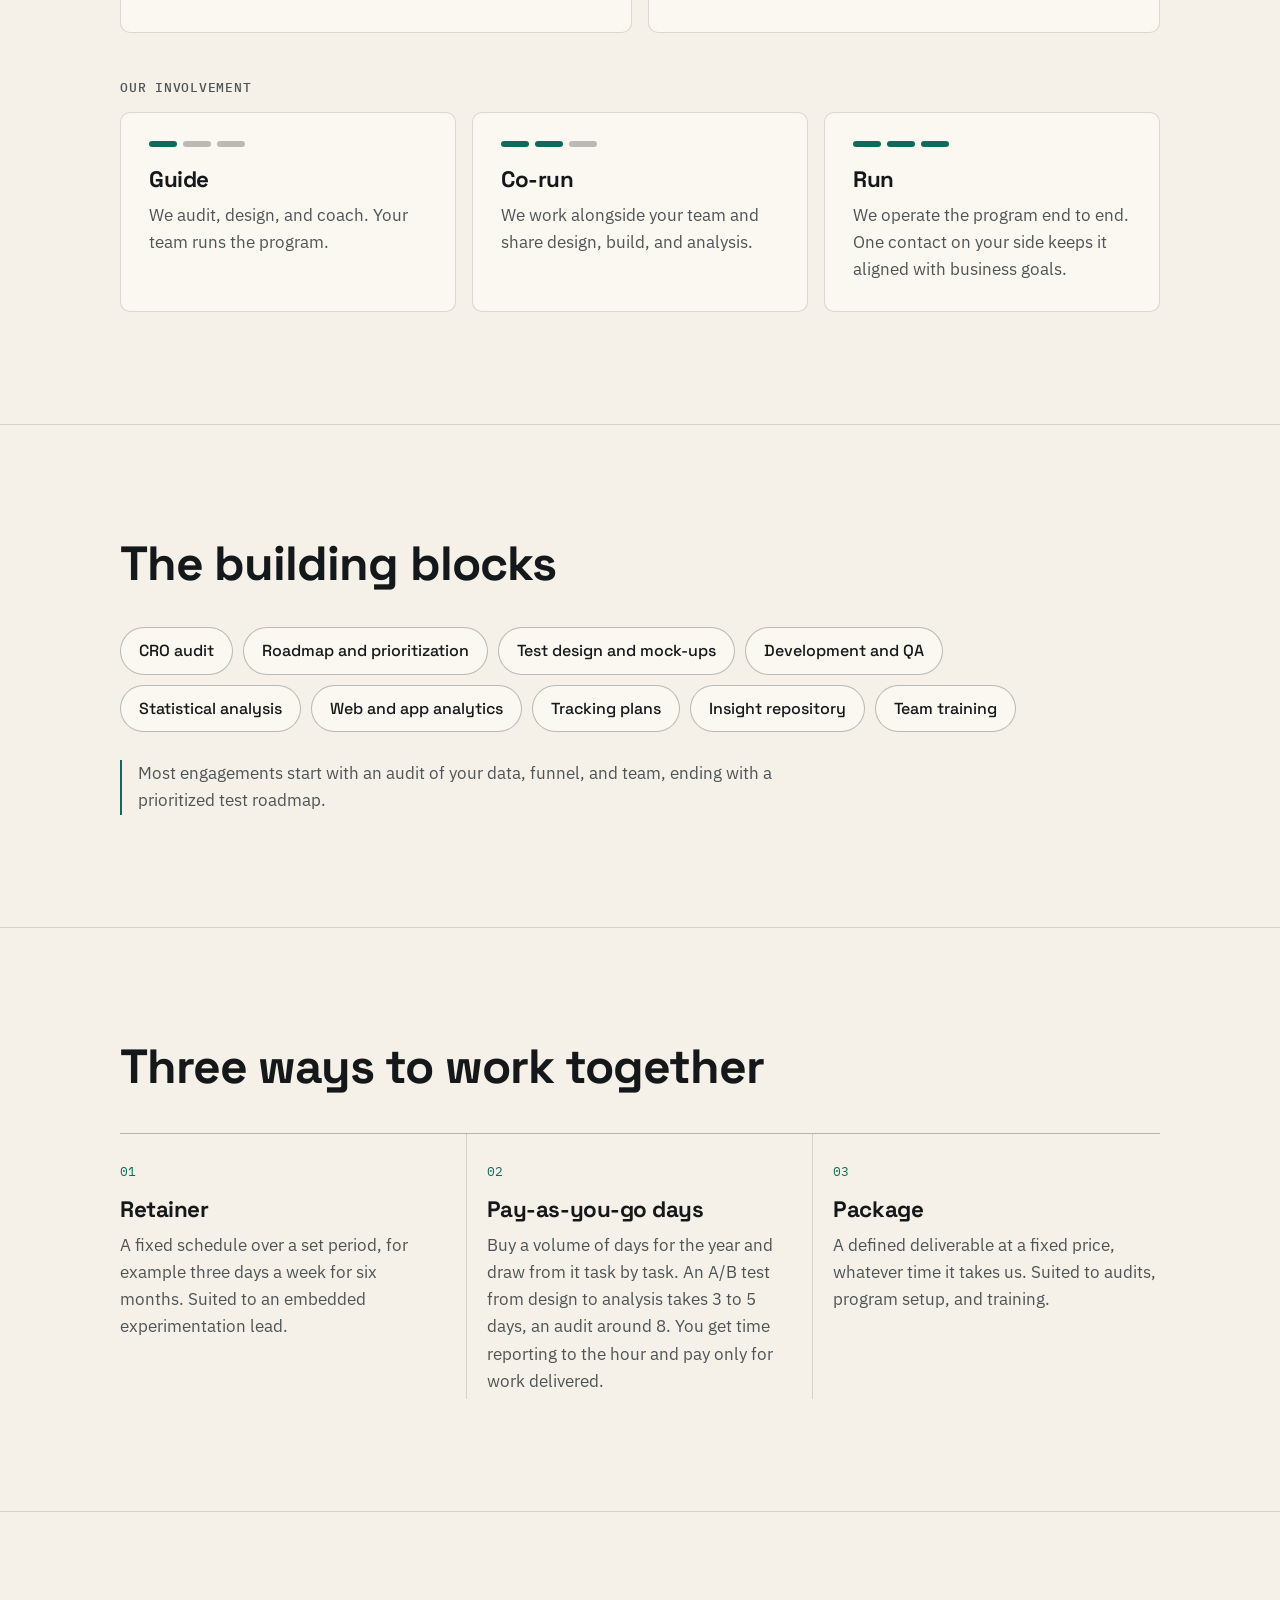
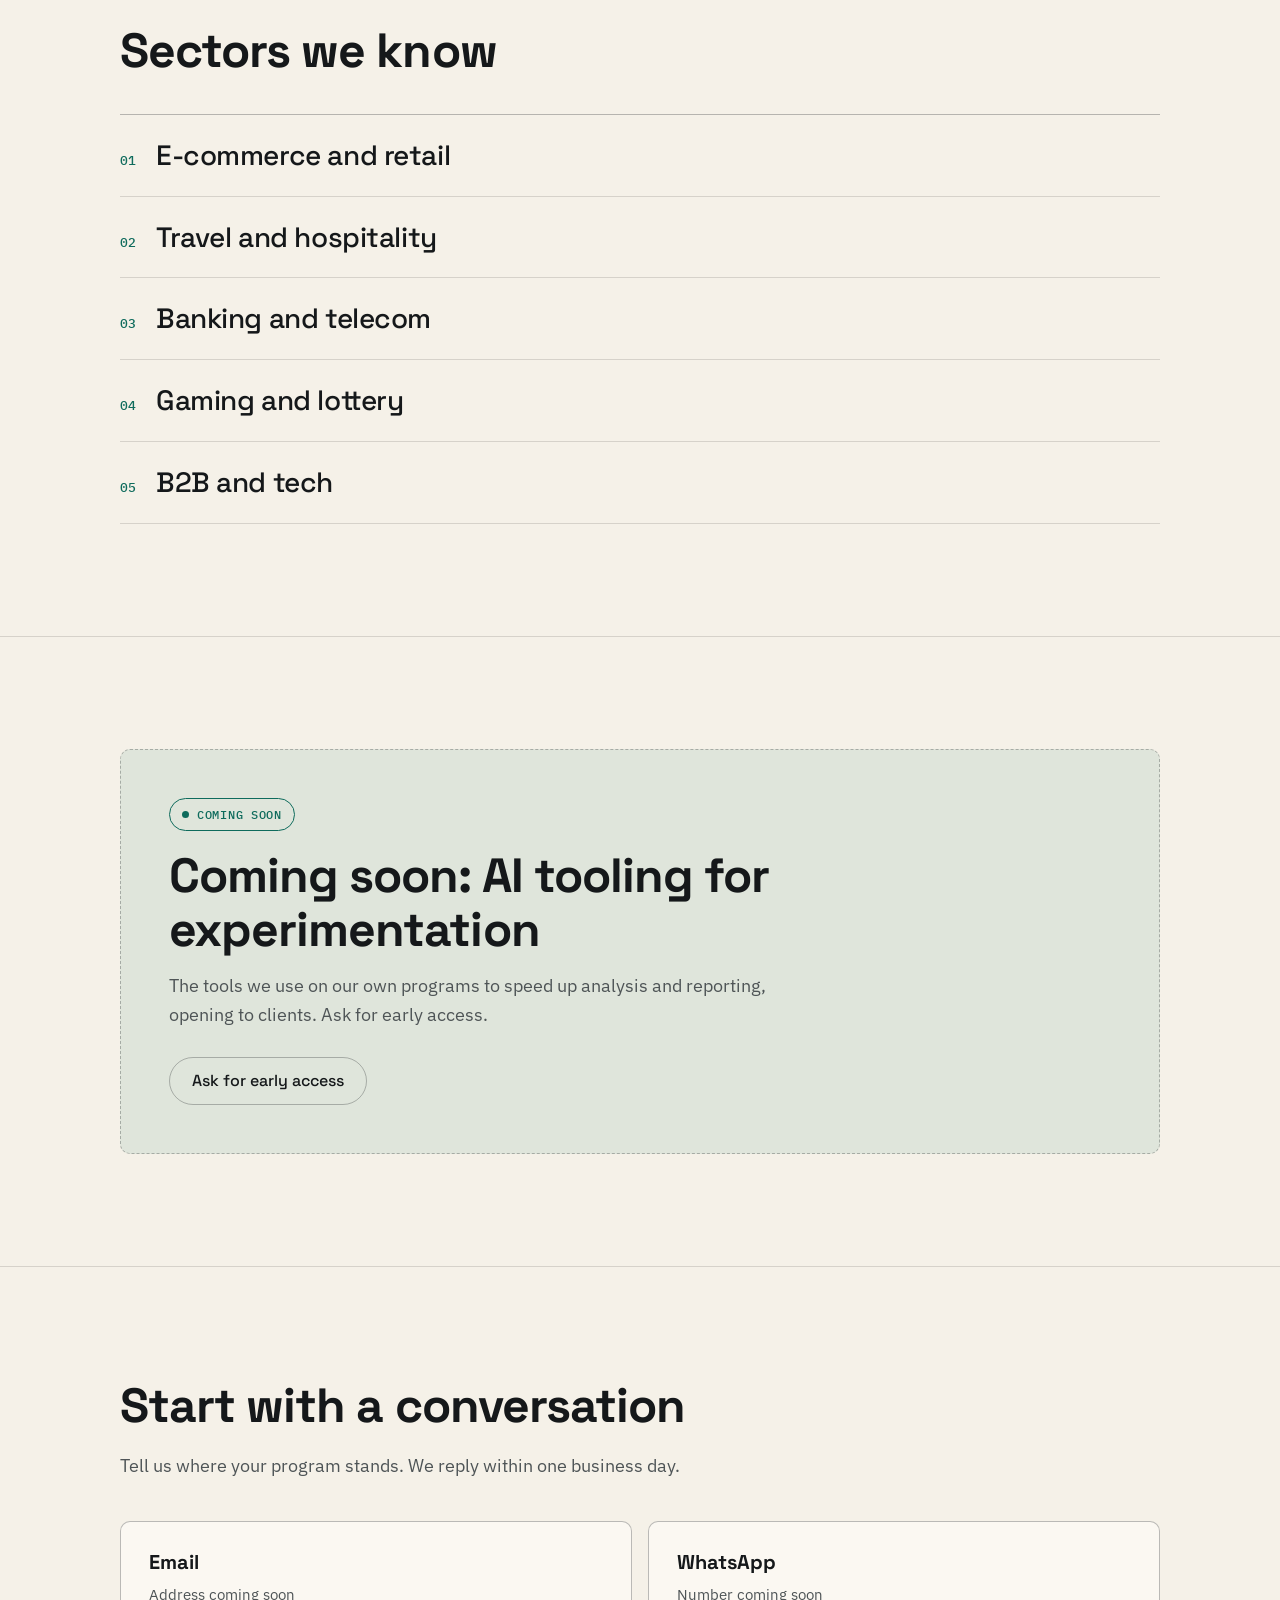
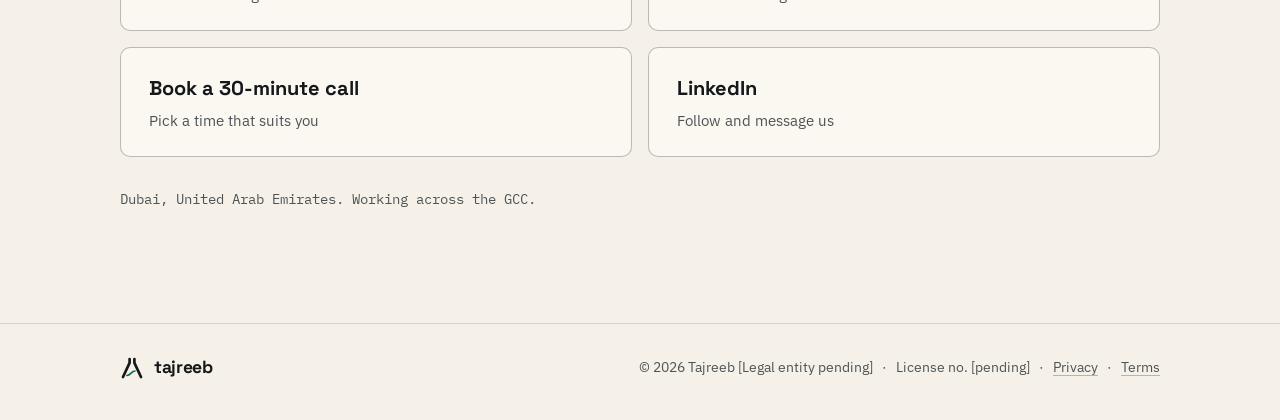
==== commit 9a0bd2bb: "Add "What people say" testimonials section Three testimonial cards (name, title, quote) in the exist" ====
--- a/index.html
+++ b/index.html
@@ -88,7 +88,43 @@
       </div>
     </section>
 
-    <!-- 3. What we do -->
+    <!-- 3. What people say -->
+    <section class="section" id="testimonials">
+      <div class="wrap">
+        <h2>What people say</h2>
+        <div class="cards cards-3">
+          <figure class="card testimonial">
+            <blockquote>
+              <p>I had the pleasure of working with Pierre on several projects within our team, and I can only recommend his professionalism and expertise. Pierre is highly skilled in CRO: A/B testing and journey optimization. He also has strong data analysis skills, with a talent for turning complex data into clear, actionable insights. Beyond his technical skills, Pierre was a pleasant colleague, always ready to help. His ability to collaborate effectively with the team and share his knowledge makes him a valuable asset to any organization.</p>
+            </blockquote>
+            <figcaption>
+              <p class="testimonial-name">Jessica Wolf</p>
+              <p class="testimonial-title">Head of Conversions &amp; Experience Optimization (CRO/CXO)</p>
+            </figcaption>
+          </figure>
+          <figure class="card testimonial">
+            <blockquote>
+              <p>I managed Pierre for two years, during which he consistently proved himself a dedicated team player. Pierre's analytical mind and proactive approach were evident as he led performance reporting activities and launched our CRO efforts successfully. He demonstrated exceptional data and organizational skills by creating a comprehensive A/B testing roadmap and results analysis methodology. Beyond his strong hard skills, Pierre was approachable and had a great sense of team spirit, always looking to contribute to the team's success. I wholeheartedly recommend Pierre.</p>
+            </blockquote>
+            <figcaption>
+              <p class="testimonial-name">Sukhbarinder Singh Gill</p>
+              <p class="testimonial-title">Senior Director, Loblaw · Former Product Director, Decathlon Canada</p>
+            </figcaption>
+          </figure>
+          <figure class="card testimonial">
+            <blockquote>
+              <p>I had the pleasure of having Pierre as our Lead CRO, and he brought an exceptional level of methodology and strategic thinking to our team. From day one, he made a significant impact by elevating our Product team's capabilities and fostering a culture of continuous learning and improvement. One of his standout achievements was the development and adoption of our Insight Repository, which became a pillar for data-driven decision-making across the organization. He also took ownership of our experimentation roadmap, ensuring our efforts were rigorous and aligned with business objectives, and revamped our A/B test reporting templates to make results more actionable for stakeholders at all levels. Beyond his technical expertise, Pierre has a unique talent for bridging Product, Growth, and Marketing. I highly recommend him to any company looking to drive meaningful growth and innovation.</p>
+            </blockquote>
+            <figcaption>
+              <p class="testimonial-name">Cynthia Bevilacqua</p>
+              <p class="testimonial-title">Head of Product, E-commerce</p>
+            </figcaption>
+          </figure>
+        </div>
+      </div>
+    </section>
+
+    <!-- 4. What we do -->
     <section class="section" id="services">
       <div class="wrap">
         <h2>Two goals. Three levels of involvement.</h2>
@@ -99,20 +135,10 @@
           <article class="card">
             <h4>Build</h4>
             <p>You don't test yet, or you test without a system. We set up the process, tools, governance, and team structure to test continuously.</p>
-            <div class="case-study">
-              <p class="case-study-label">Case study</p>
-              <p class="case-study-quote">An organization had the experimentation methodology and tooling in place after 18 months of coaching, but ran only four tests in a year. The bottleneck wasn't knowledge, it was execution: testing sat apart from Product instead of inside it. We built a research-led pipeline (feature audits, standardized experiment briefs, an insight repository) and moved ownership of ideas into Product itself. Within six months, test volume went from 4 a year to 20, on the way to roughly 40 across the full year, and Product Owners went from needing convincing to actively pitching their own test ideas.</p>
-              <a class="case-study-link" href="case-study-build.html">Read the full story →</a>
-            </div>
           </article>
           <article class="card">
             <h4>Scale</h4>
             <p>You already test. We raise your velocity, your statistical rigor, and the value each test brings to the roadmap.</p>
-            <div class="case-study">
-              <p class="case-study-label">Case study</p>
-              <p class="case-study-quote">A five-year-old centralized experimentation program had strong testing capability but a strained relationship with Product: tests felt imposed rather than owned. We restructured around ownership instead of output, handing the roadmap to Product and repositioning as an enabler rather than a gatekeeper. The clearest signal it worked: Product went from having almost no experimentation ideas of its own in Q1 to generating more than available resources could support by Q2.</p>
-              <a class="case-study-link" href="case-study-scale.html">Read the full story →</a>
-            </div>
           </article>
         </div>
 
@@ -137,7 +163,7 @@
       </div>
     </section>
 
-    <!-- 4. Building blocks -->
+    <!-- 5. Building blocks -->
     <section class="section" id="blocks">
       <div class="wrap">
         <h2>The building blocks</h2>
@@ -156,7 +182,7 @@
       </div>
     </section>
 
-    <!-- 5. How to work with us -->
+    <!-- 6. How to work with us -->
     <section class="section" id="engagement">
       <div class="wrap">
         <h2>Three ways to work together</h2>
@@ -177,7 +203,7 @@
       </div>
     </section>
 
-    <!-- 6. Sectors -->
+    <!-- 7. Sectors -->
     <section class="section" id="sectors">
       <div class="wrap">
         <h2>Sectors we know</h2>
@@ -191,7 +217,7 @@
       </div>
     </section>
 
-    <!-- 7. Tools -->
+    <!-- 8. Tools -->
     <section class="section" id="tools">
       <div class="wrap">
         <div class="soon">
@@ -203,7 +229,7 @@
       </div>
     </section>
 
-    <!-- 8. Contact -->
+    <!-- 9. Contact -->
     <section class="section" id="contact">
       <div class="wrap">
         <h2>Start with a conversation</h2>
@@ -240,7 +266,7 @@
 
   </main>
 
-  <!-- 9. Footer -->
+  <!-- 10. Footer -->
   <footer class="site-footer">
     <div class="wrap footer-inner">
       <a class="brand brand-small" href="#top" aria-label="Tajreeb, back to top">
--- a/style.css
+++ b/style.css
@@ -433,39 +433,50 @@
   color: var(--muted);
 }
 
-.case-study {
+.testimonial {
+  display: flex;
+  flex-direction: column;
+  margin: 0;
+}
+
+.testimonial blockquote {
+  margin: 0;
+}
+
+.testimonial blockquote::before {
+  content: "\201C";
+  display: block;
+  font-family: var(--font-display);
+  font-size: 2.6rem;
+  line-height: 1;
+  color: var(--accent);
+  margin-bottom: 8px;
+}
+
+.testimonial blockquote p {
+  font-size: 0.92rem;
+  line-height: 1.65;
+  color: var(--muted);
+}
+
+.testimonial figcaption {
   margin-top: 20px;
-  padding-top: 20px;
+  padding-top: 16px;
   border-top: 1px solid var(--line);
 }
 
-.case-study-label {
-  font-family: var(--font-mono);
-  font-weight: 500;
-  font-size: 0.72rem;
-  letter-spacing: 0.06em;
-  text-transform: uppercase;
-  color: var(--accent);
-  margin-bottom: 10px;
-}
-
-.case-study-quote {
-  font-size: 0.92rem;
-  line-height: 1.6;
-  color: var(--muted);
-}
-
-.case-study-link {
-  display: inline-block;
-  margin-top: 14px;
+.testimonial-name {
   font-family: var(--font-display);
-  font-weight: 500;
-  font-size: 0.92rem;
-  color: var(--accent);
-  text-decoration: none;
-}
-
-.case-study-link:hover { text-decoration: underline; }
+  font-weight: 700;
+  font-size: 1rem;
+  color: var(--ink);
+}
+
+.testimonial-title {
+  margin-top: 2px;
+  font-size: 0.85rem;
+  color: var(--muted);
+}
 
 .level {
   display: flex;
@@ -762,58 +773,6 @@
 
 .legal-body p:first-child { margin-top: 0; }
 
-.legal-body h3 {
-  margin-top: 28px;
-  margin-bottom: 8px;
-  font-size: 1.05rem;
-}
-
-.legal-body strong {
-  color: var(--ink);
-  font-weight: 600;
-}
-
-.legal-body ul {
-  margin-top: 14px;
-  display: flex;
-  flex-direction: column;
-  gap: 8px;
-}
-
-.legal-body li {
-  position: relative;
-  padding-left: 20px;
-  color: var(--muted);
-  line-height: 1.6;
-}
-
-.legal-body li::before {
-  content: "";
-  position: absolute;
-  left: 2px;
-  top: 9px;
-  width: 5px;
-  height: 5px;
-  border-radius: 1px;
-  background: var(--accent);
-}
-
-.legal-body blockquote {
-  margin: 28px 0;
-  padding-left: 20px;
-  border-left: 2px solid var(--accent);
-  font-family: var(--font-display);
-  font-weight: 500;
-  font-size: 1.15rem;
-  line-height: 1.5;
-  color: var(--ink);
-}
-
-.legal-body blockquote p {
-  margin: 0;
-  color: inherit;
-}
-
 .legal-link {
   color: var(--ink);
   text-decoration: underline;
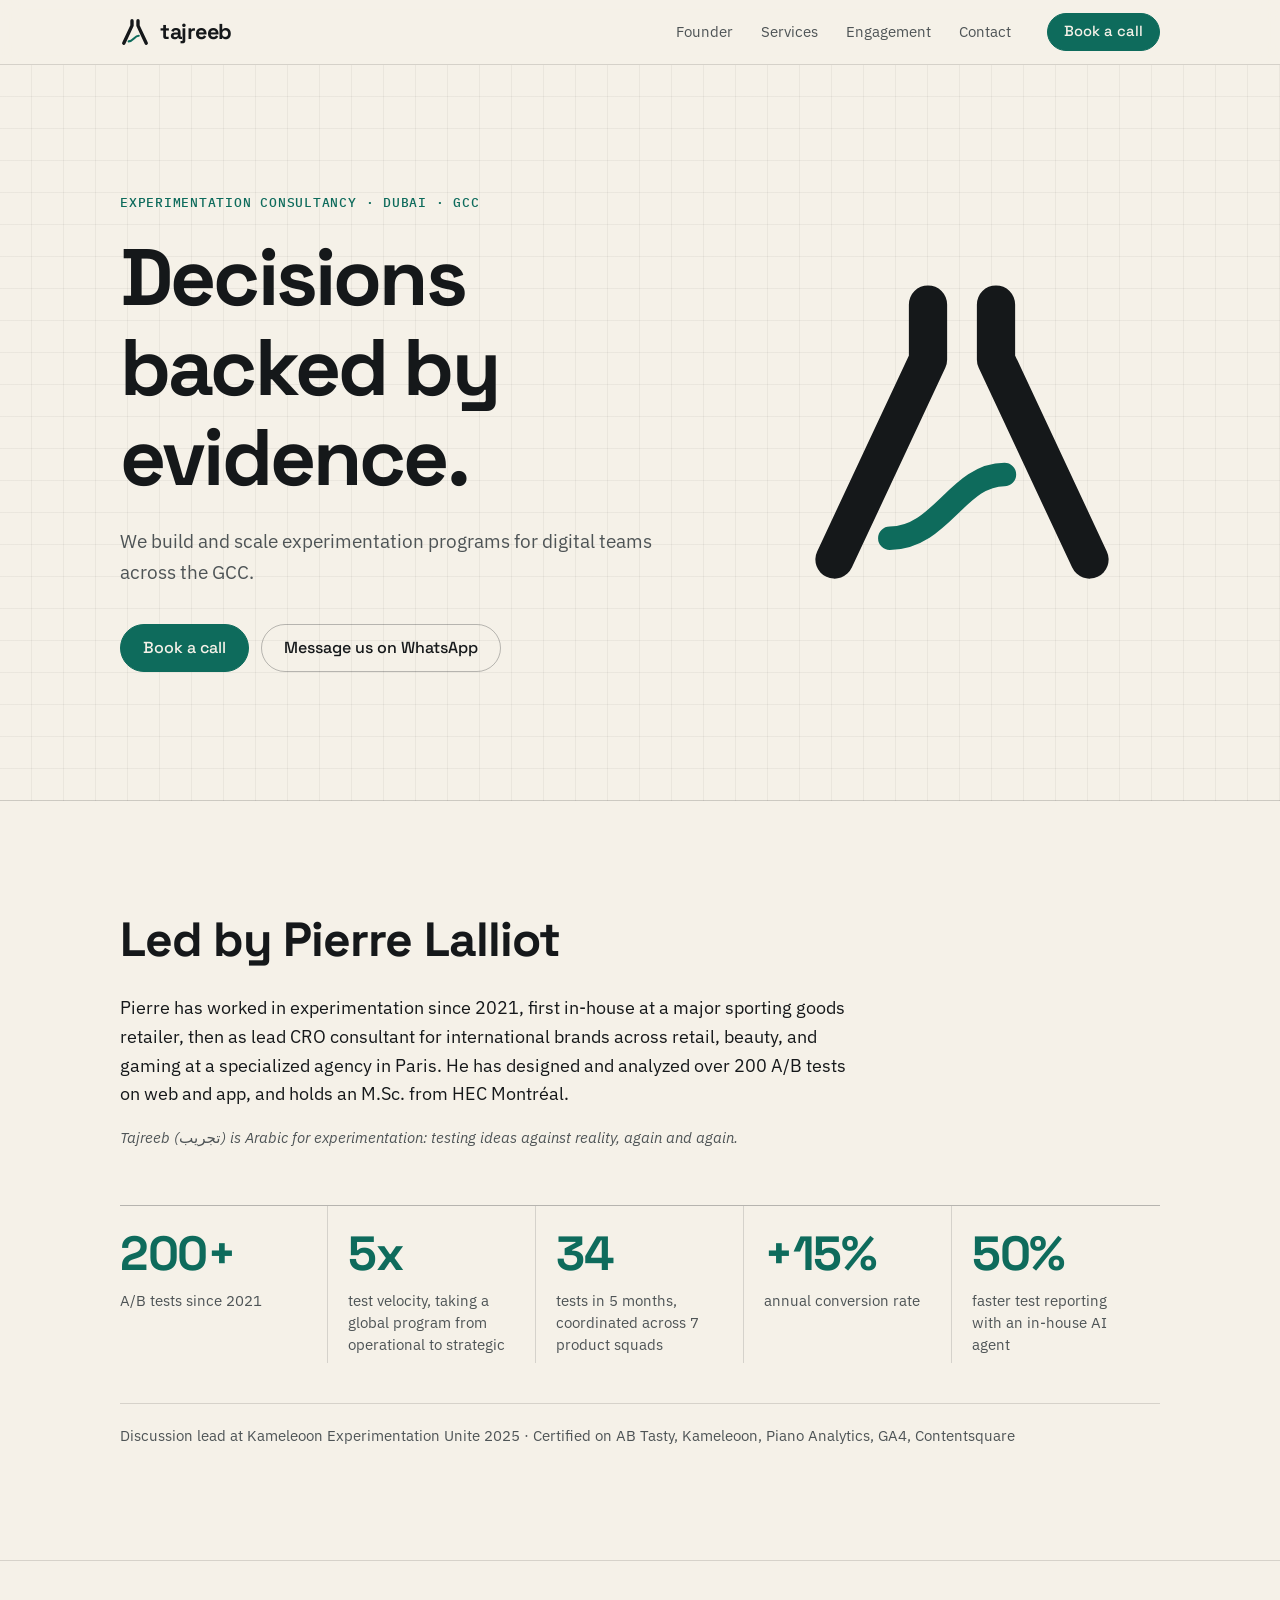
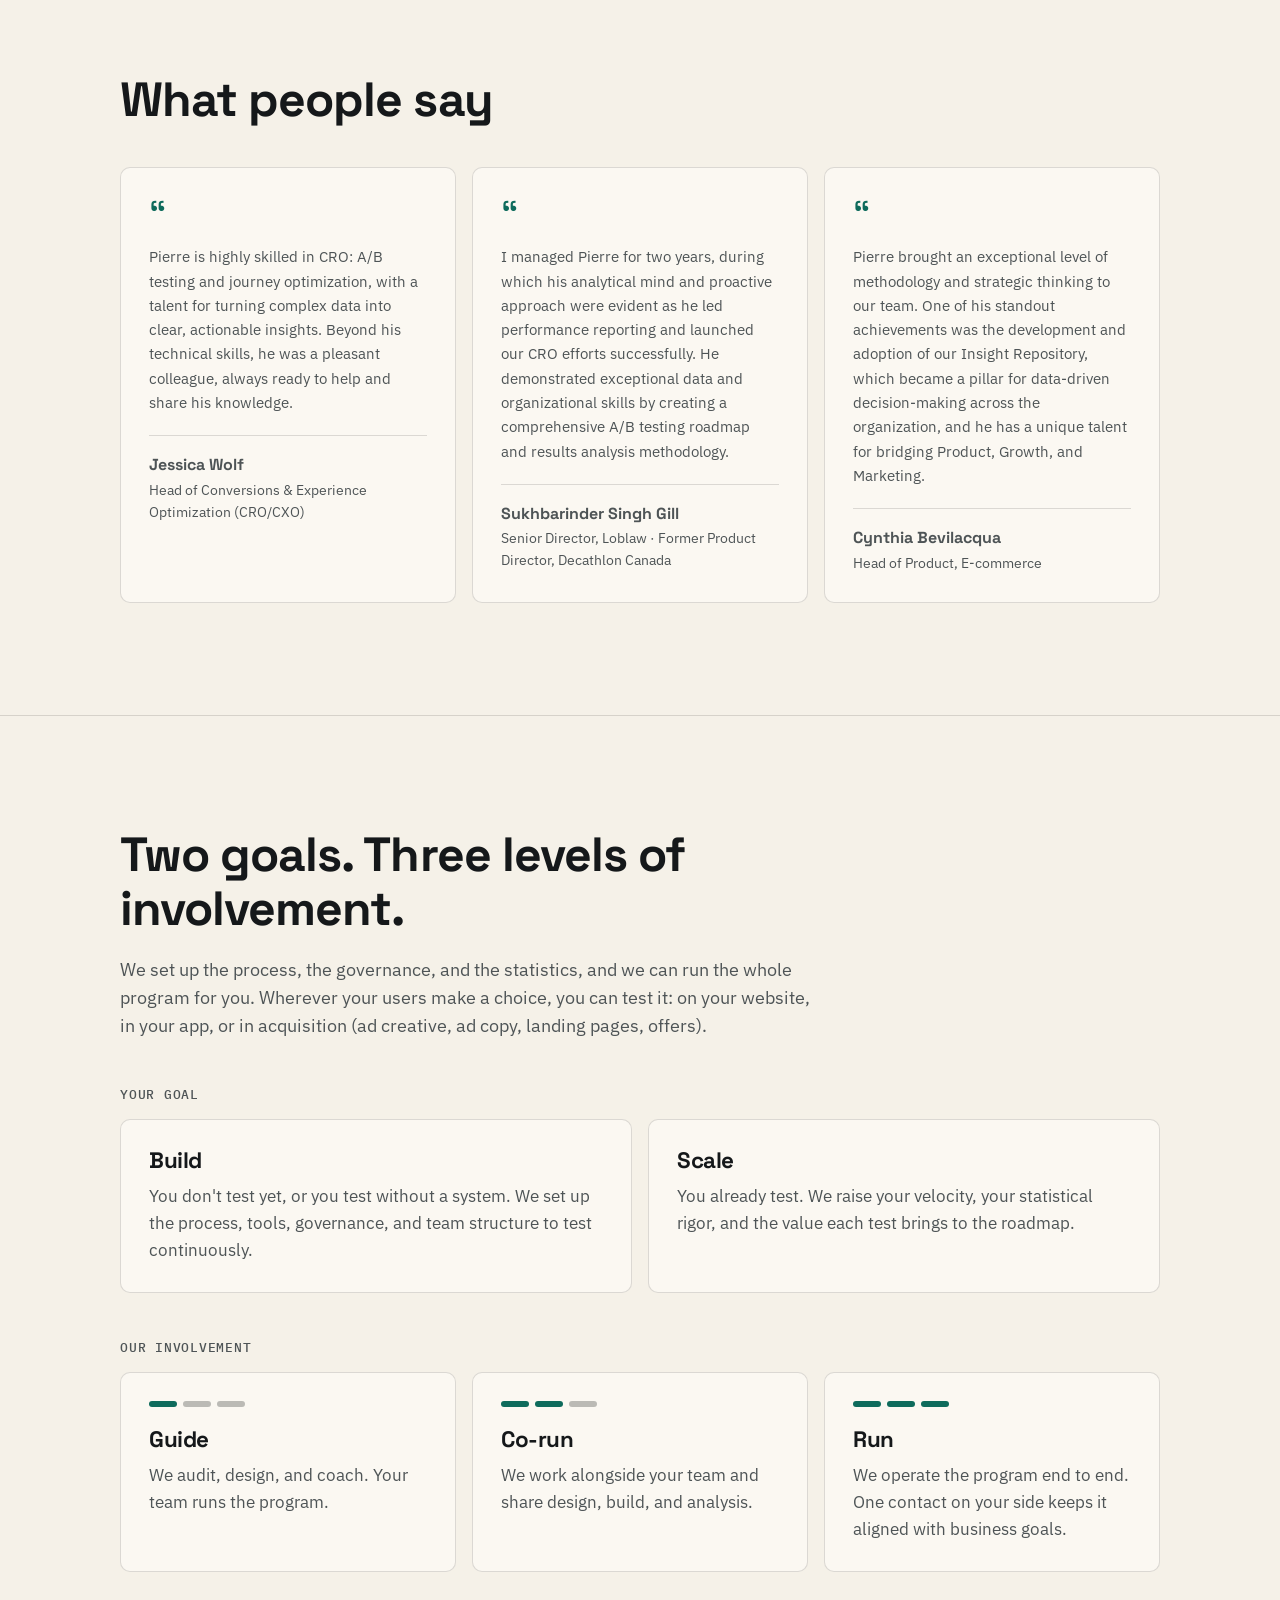
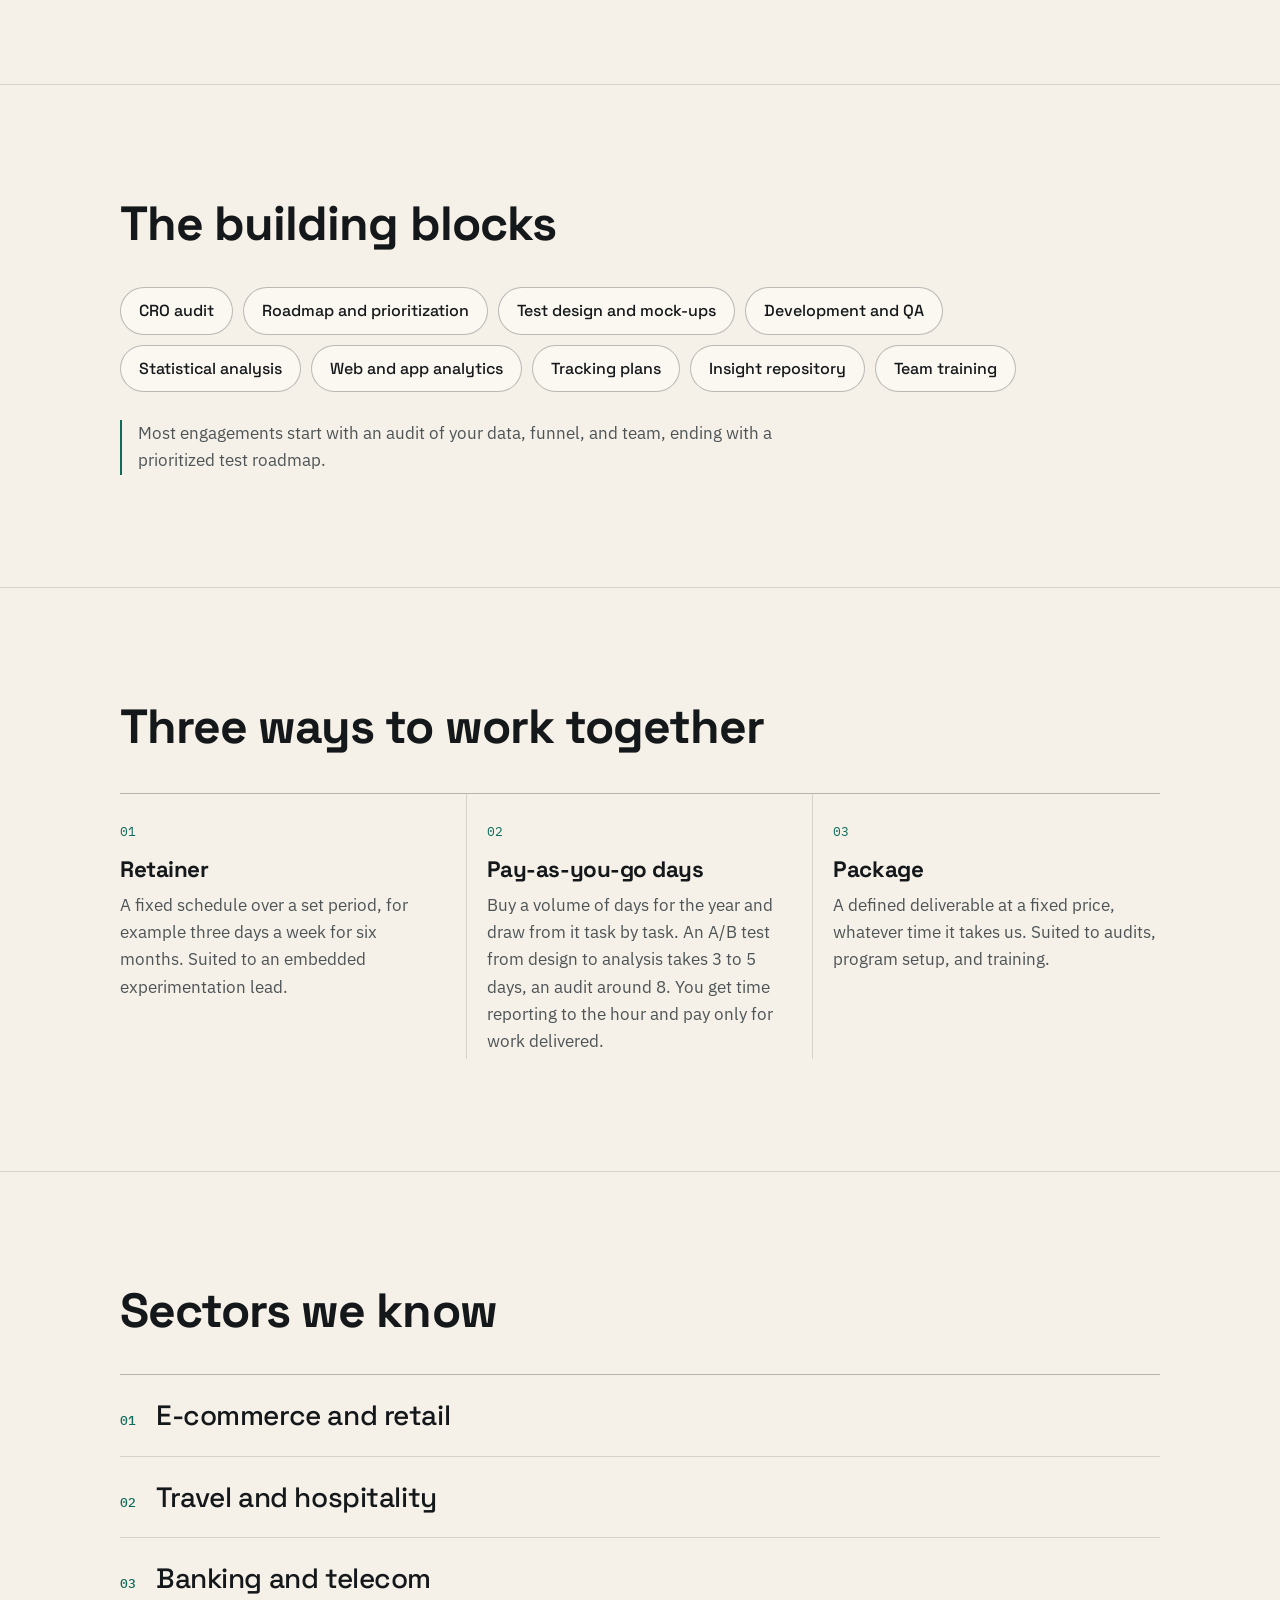
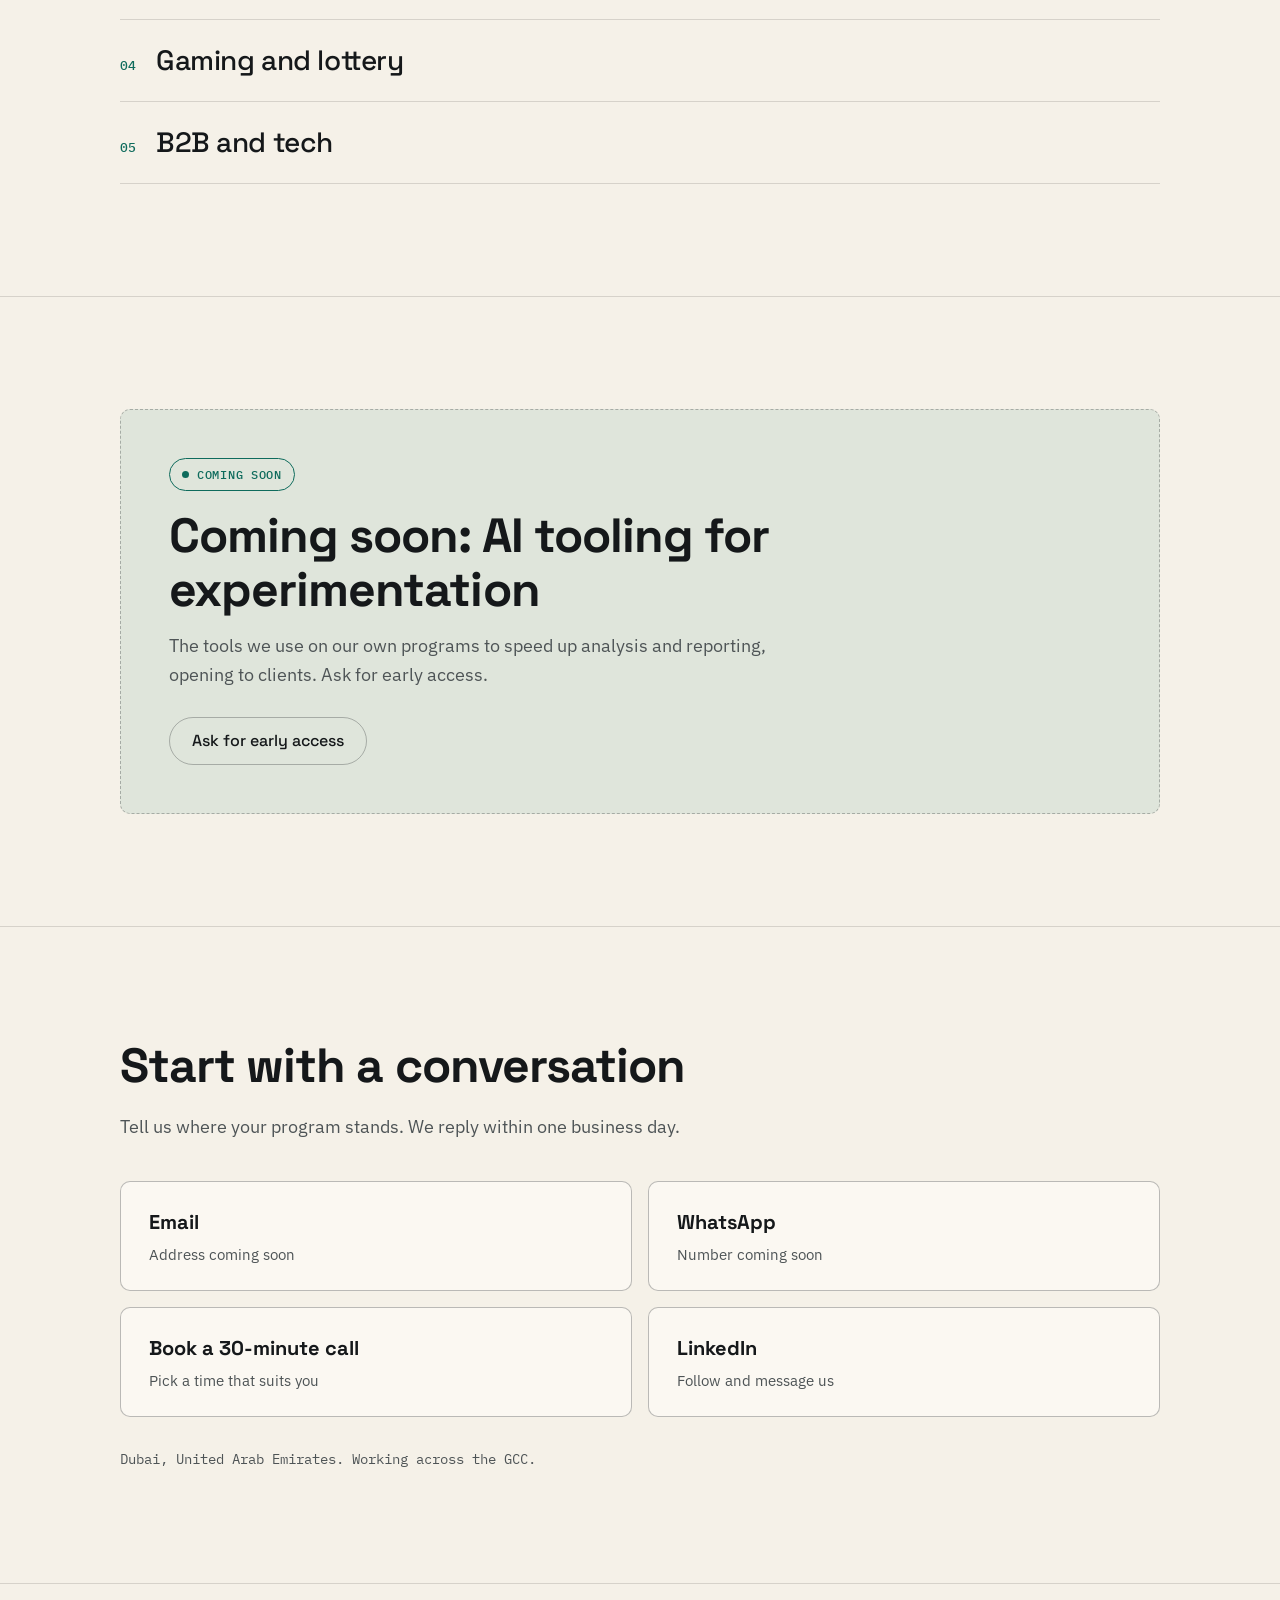
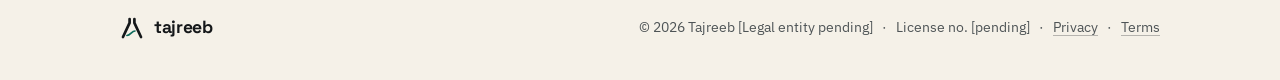
==== commit 717e49a7: "Condense testimonial quotes to 2-3 sentences Full quotes ran 400-700 characters each, making the car" ====
--- a/index.html
+++ b/index.html
@@ -95,7 +95,7 @@
         <div class="cards cards-3">
           <figure class="card testimonial">
             <blockquote>
-              <p>I had the pleasure of working with Pierre on several projects within our team, and I can only recommend his professionalism and expertise. Pierre is highly skilled in CRO: A/B testing and journey optimization. He also has strong data analysis skills, with a talent for turning complex data into clear, actionable insights. Beyond his technical skills, Pierre was a pleasant colleague, always ready to help. His ability to collaborate effectively with the team and share his knowledge makes him a valuable asset to any organization.</p>
+              <p>Pierre is highly skilled in CRO: A/B testing and journey optimization, with a talent for turning complex data into clear, actionable insights. Beyond his technical skills, he was a pleasant colleague, always ready to help and share his knowledge.</p>
             </blockquote>
             <figcaption>
               <p class="testimonial-name">Jessica Wolf</p>
@@ -104,7 +104,7 @@
           </figure>
           <figure class="card testimonial">
             <blockquote>
-              <p>I managed Pierre for two years, during which he consistently proved himself a dedicated team player. Pierre's analytical mind and proactive approach were evident as he led performance reporting activities and launched our CRO efforts successfully. He demonstrated exceptional data and organizational skills by creating a comprehensive A/B testing roadmap and results analysis methodology. Beyond his strong hard skills, Pierre was approachable and had a great sense of team spirit, always looking to contribute to the team's success. I wholeheartedly recommend Pierre.</p>
+              <p>I managed Pierre for two years, during which his analytical mind and proactive approach were evident as he led performance reporting and launched our CRO efforts successfully. He demonstrated exceptional data and organizational skills by creating a comprehensive A/B testing roadmap and results analysis methodology.</p>
             </blockquote>
             <figcaption>
               <p class="testimonial-name">Sukhbarinder Singh Gill</p>
@@ -113,7 +113,7 @@
           </figure>
           <figure class="card testimonial">
             <blockquote>
-              <p>I had the pleasure of having Pierre as our Lead CRO, and he brought an exceptional level of methodology and strategic thinking to our team. From day one, he made a significant impact by elevating our Product team's capabilities and fostering a culture of continuous learning and improvement. One of his standout achievements was the development and adoption of our Insight Repository, which became a pillar for data-driven decision-making across the organization. He also took ownership of our experimentation roadmap, ensuring our efforts were rigorous and aligned with business objectives, and revamped our A/B test reporting templates to make results more actionable for stakeholders at all levels. Beyond his technical expertise, Pierre has a unique talent for bridging Product, Growth, and Marketing. I highly recommend him to any company looking to drive meaningful growth and innovation.</p>
+              <p>Pierre brought an exceptional level of methodology and strategic thinking to our team. One of his standout achievements was the development and adoption of our Insight Repository, which became a pillar for data-driven decision-making across the organization, and he has a unique talent for bridging Product, Growth, and Marketing.</p>
             </blockquote>
             <figcaption>
               <p class="testimonial-name">Cynthia Bevilacqua</p>
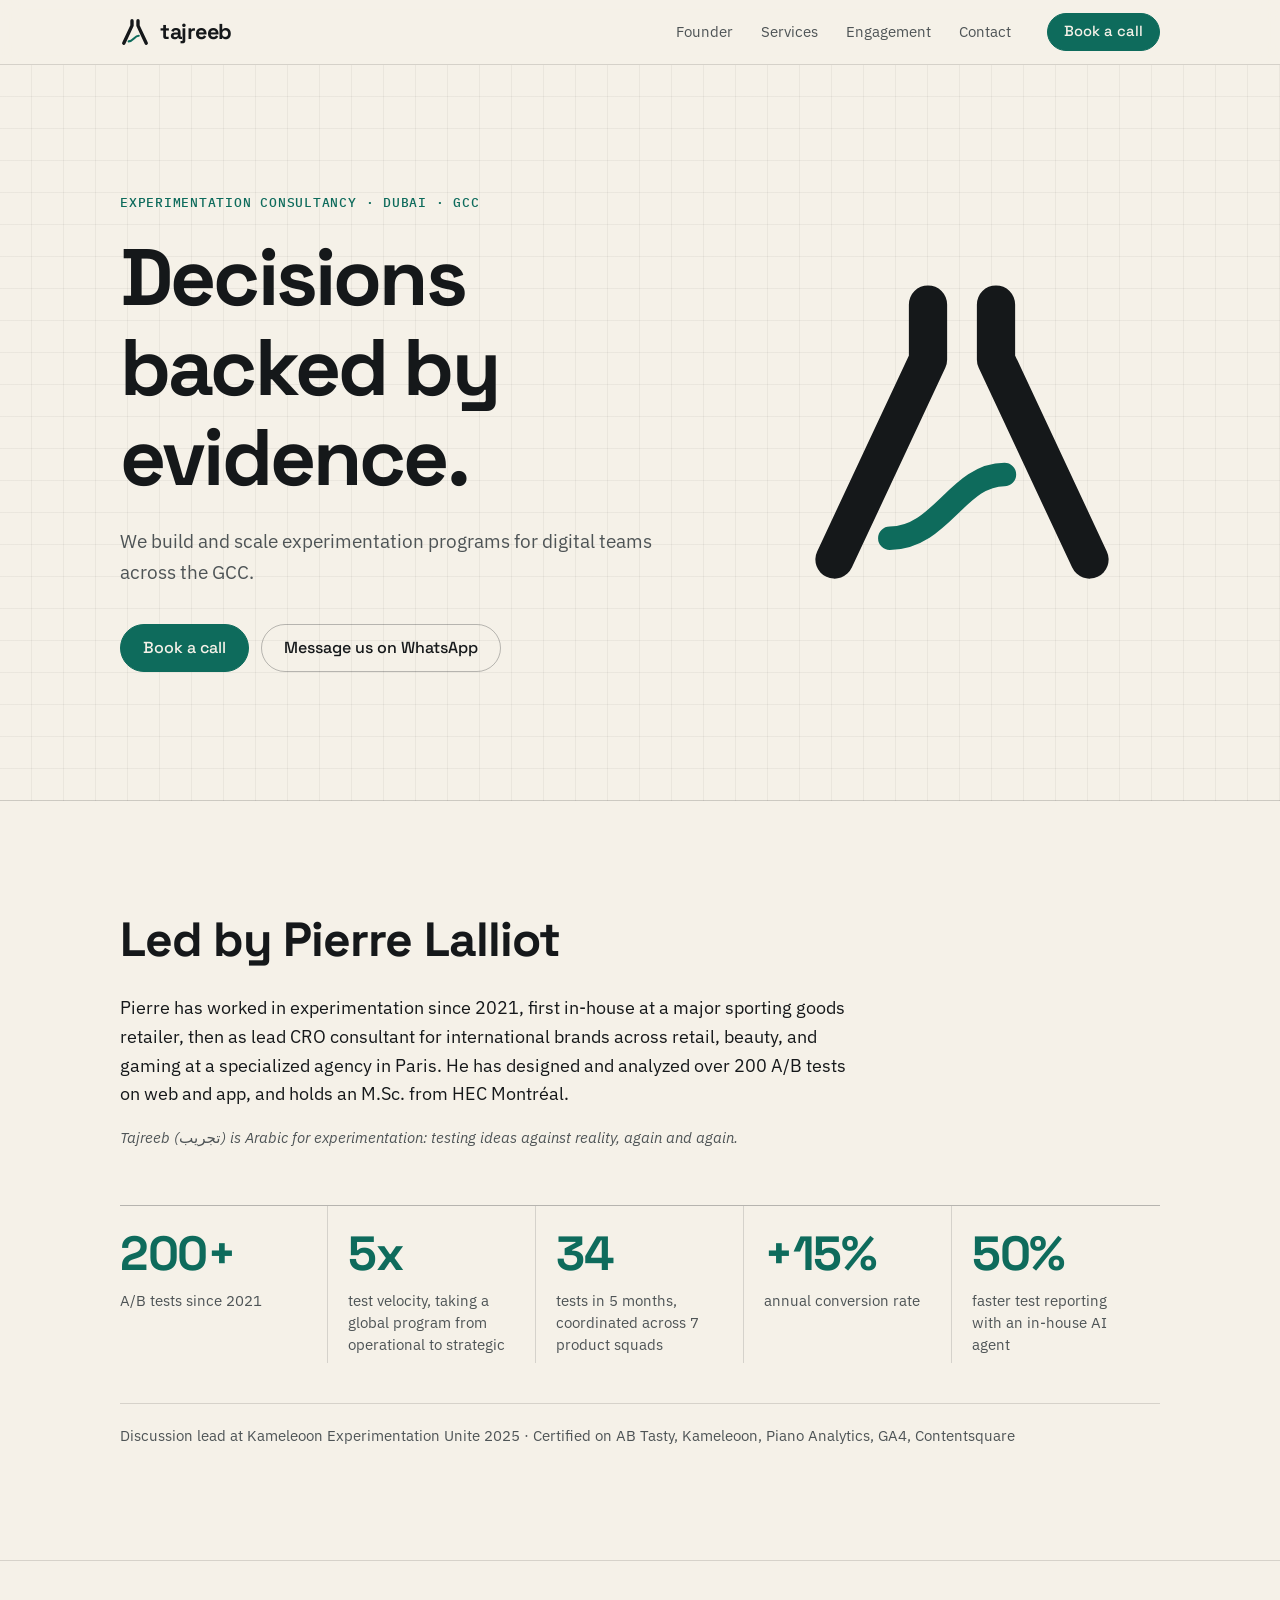
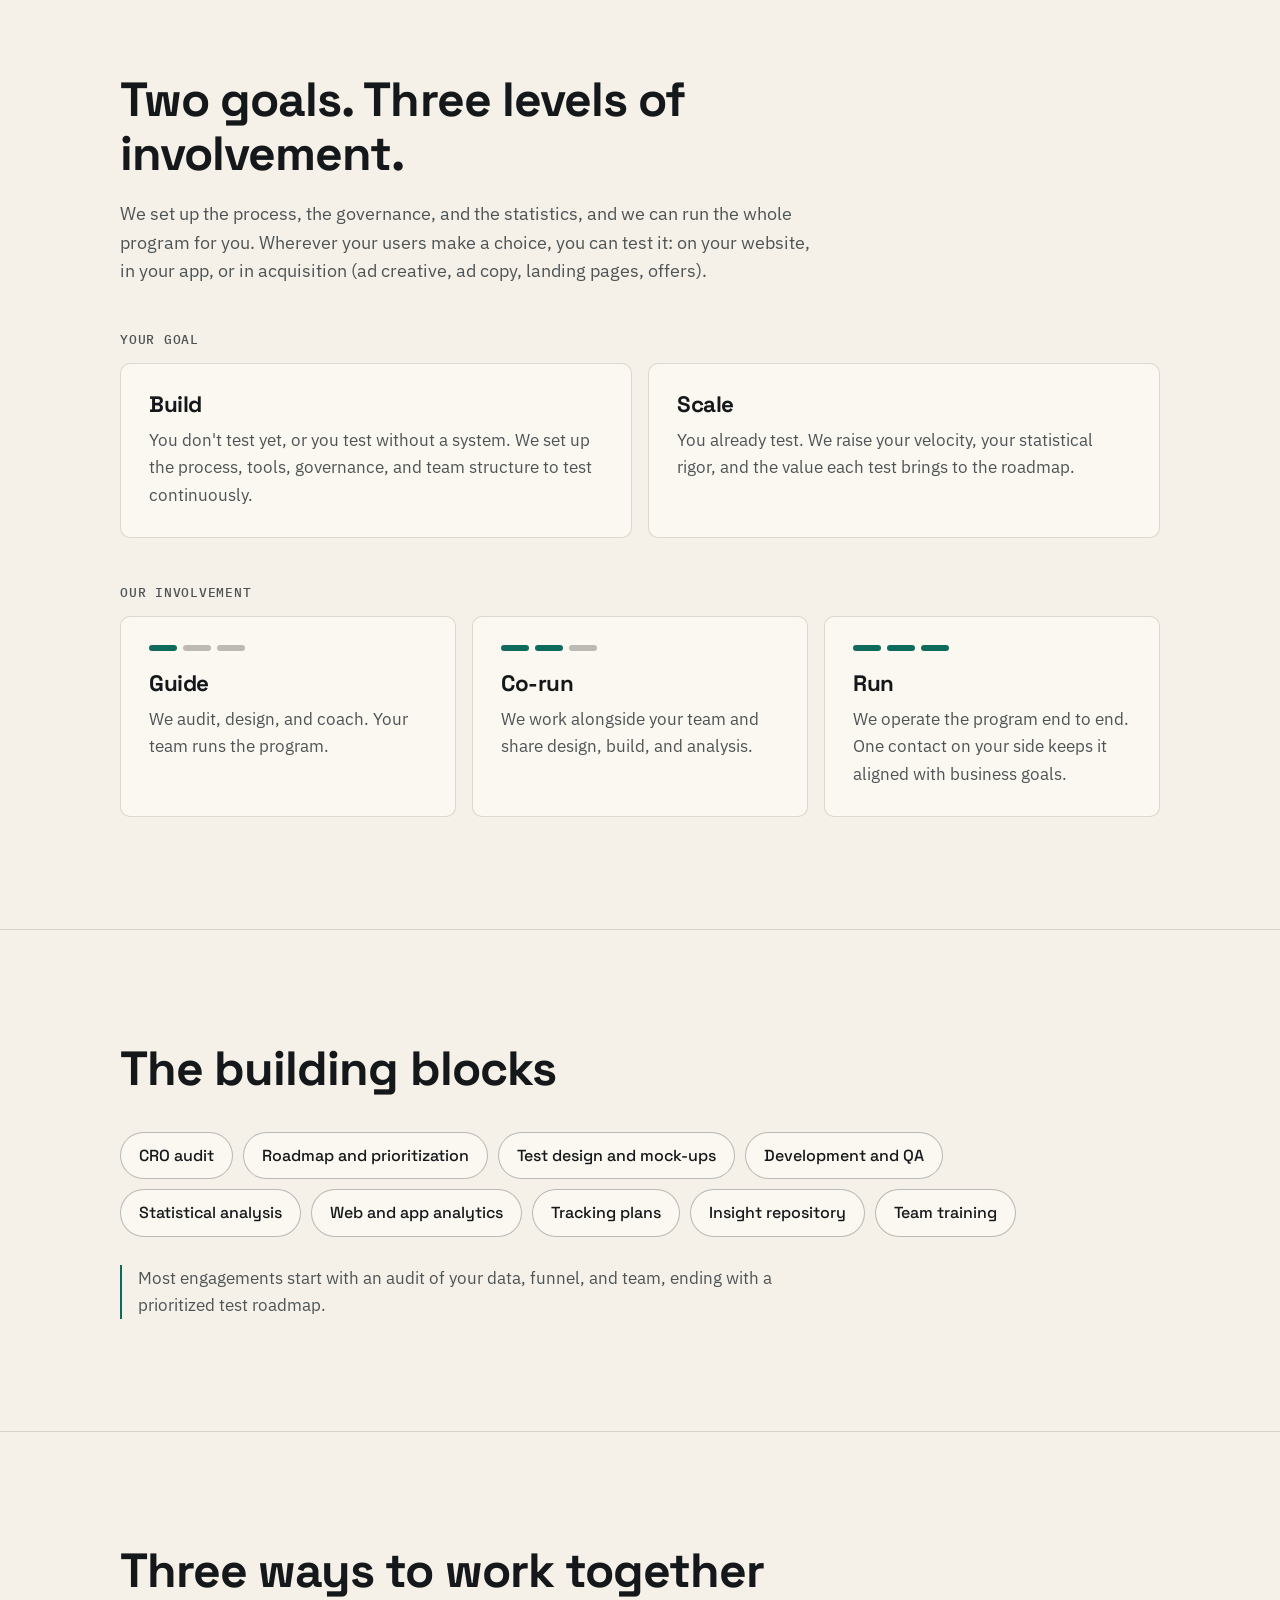
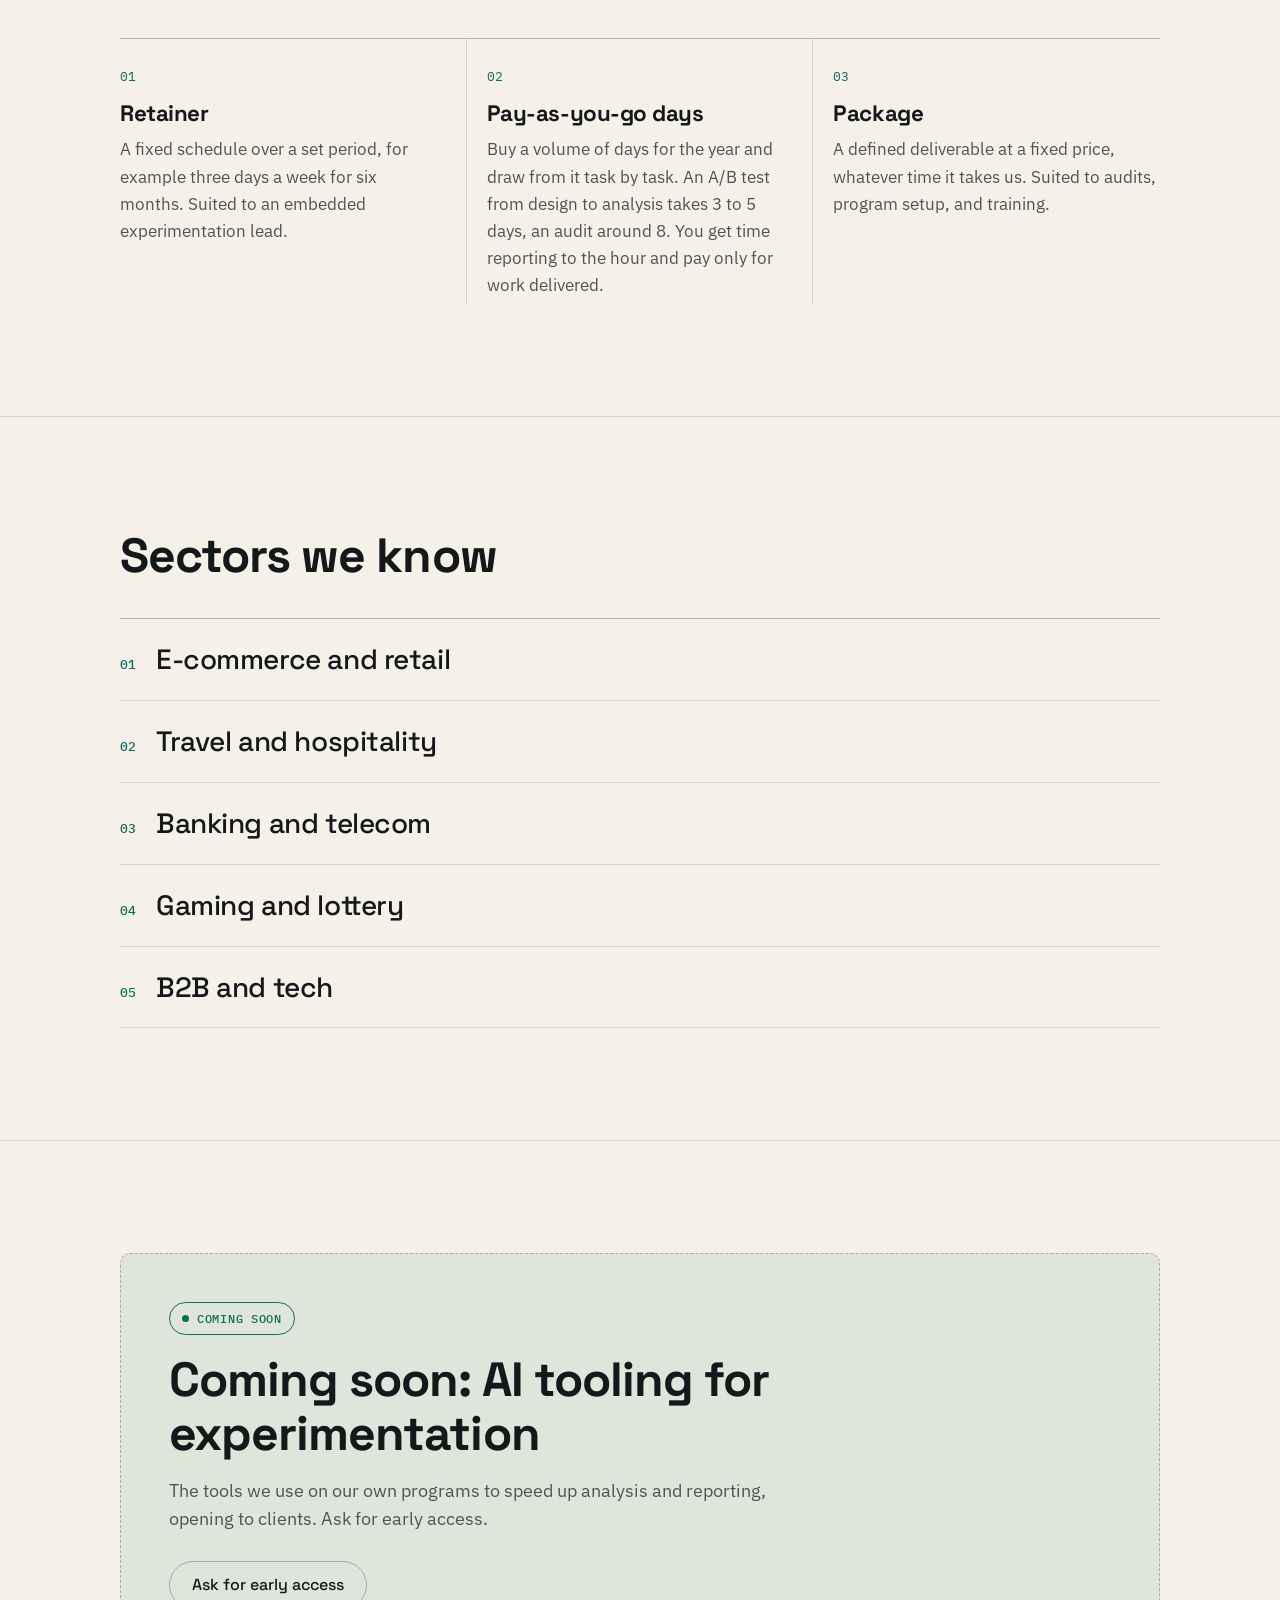
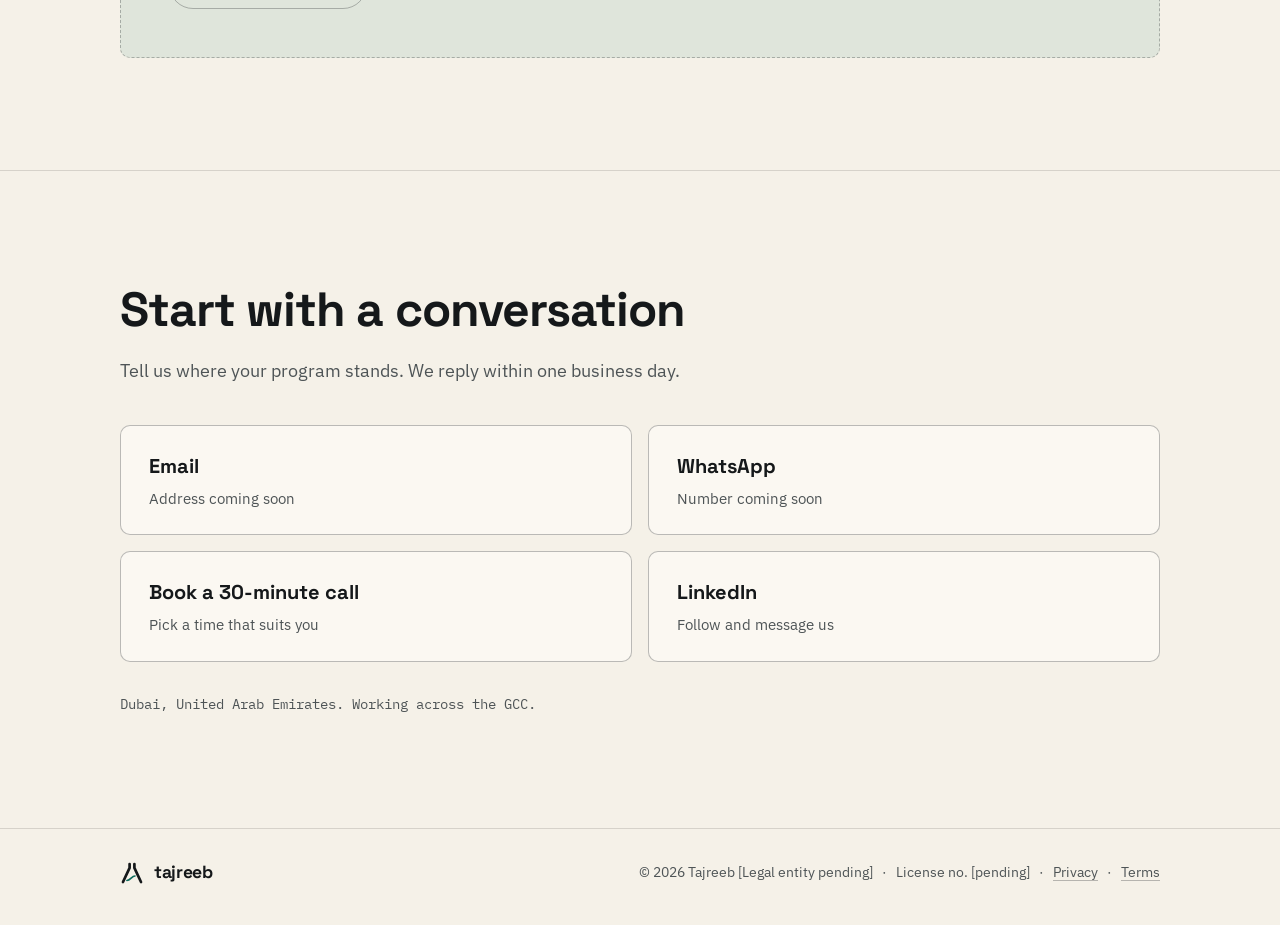
==== commit 90916a10: "Merge Vercel's Web Analytics script fix Switches the analytics include from a relative same-origin p" ====
--- a/index.html
+++ b/index.html
@@ -88,43 +88,7 @@
       </div>
     </section>
 
-    <!-- 3. What people say -->
-    <section class="section" id="testimonials">
-      <div class="wrap">
-        <h2>What people say</h2>
-        <div class="cards cards-3">
-          <figure class="card testimonial">
-            <blockquote>
-              <p>Pierre is highly skilled in CRO: A/B testing and journey optimization, with a talent for turning complex data into clear, actionable insights. Beyond his technical skills, he was a pleasant colleague, always ready to help and share his knowledge.</p>
-            </blockquote>
-            <figcaption>
-              <p class="testimonial-name">Jessica Wolf</p>
-              <p class="testimonial-title">Head of Conversions &amp; Experience Optimization (CRO/CXO)</p>
-            </figcaption>
-          </figure>
-          <figure class="card testimonial">
-            <blockquote>
-              <p>I managed Pierre for two years, during which his analytical mind and proactive approach were evident as he led performance reporting and launched our CRO efforts successfully. He demonstrated exceptional data and organizational skills by creating a comprehensive A/B testing roadmap and results analysis methodology.</p>
-            </blockquote>
-            <figcaption>
-              <p class="testimonial-name">Sukhbarinder Singh Gill</p>
-              <p class="testimonial-title">Senior Director, Loblaw · Former Product Director, Decathlon Canada</p>
-            </figcaption>
-          </figure>
-          <figure class="card testimonial">
-            <blockquote>
-              <p>Pierre brought an exceptional level of methodology and strategic thinking to our team. One of his standout achievements was the development and adoption of our Insight Repository, which became a pillar for data-driven decision-making across the organization, and he has a unique talent for bridging Product, Growth, and Marketing.</p>
-            </blockquote>
-            <figcaption>
-              <p class="testimonial-name">Cynthia Bevilacqua</p>
-              <p class="testimonial-title">Head of Product, E-commerce</p>
-            </figcaption>
-          </figure>
-        </div>
-      </div>
-    </section>
-
-    <!-- 4. What we do -->
+    <!-- 3. What we do -->
     <section class="section" id="services">
       <div class="wrap">
         <h2>Two goals. Three levels of involvement.</h2>
@@ -163,7 +127,7 @@
       </div>
     </section>
 
-    <!-- 5. Building blocks -->
+    <!-- 4. Building blocks -->
     <section class="section" id="blocks">
       <div class="wrap">
         <h2>The building blocks</h2>
@@ -182,7 +146,7 @@
       </div>
     </section>
 
-    <!-- 6. How to work with us -->
+    <!-- 5. How to work with us -->
     <section class="section" id="engagement">
       <div class="wrap">
         <h2>Three ways to work together</h2>
@@ -203,7 +167,7 @@
       </div>
     </section>
 
-    <!-- 7. Sectors -->
+    <!-- 6. Sectors -->
     <section class="section" id="sectors">
       <div class="wrap">
         <h2>Sectors we know</h2>
@@ -217,7 +181,7 @@
       </div>
     </section>
 
-    <!-- 8. Tools -->
+    <!-- 7. Tools -->
     <section class="section" id="tools">
       <div class="wrap">
         <div class="soon">
@@ -229,7 +193,7 @@
       </div>
     </section>
 
-    <!-- 9. Contact -->
+    <!-- 8. Contact -->
     <section class="section" id="contact">
       <div class="wrap">
         <h2>Start with a conversation</h2>
@@ -266,7 +230,7 @@
 
   </main>
 
-  <!-- 10. Footer -->
+  <!-- 9. Footer -->
   <footer class="site-footer">
     <div class="wrap footer-inner">
       <a class="brand brand-small" href="#top" aria-label="Tajreeb, back to top">
@@ -285,6 +249,6 @@
   <script src="config.js"></script>
   <script src="main.js"></script>
   <script src="motion.js"></script>
-  <script defer src="/_vercel/insights/script.js"></script>
+  <script defer src="https://cdn.vercel-insights.com/v1/script.js"></script>
 </body>
 </html>
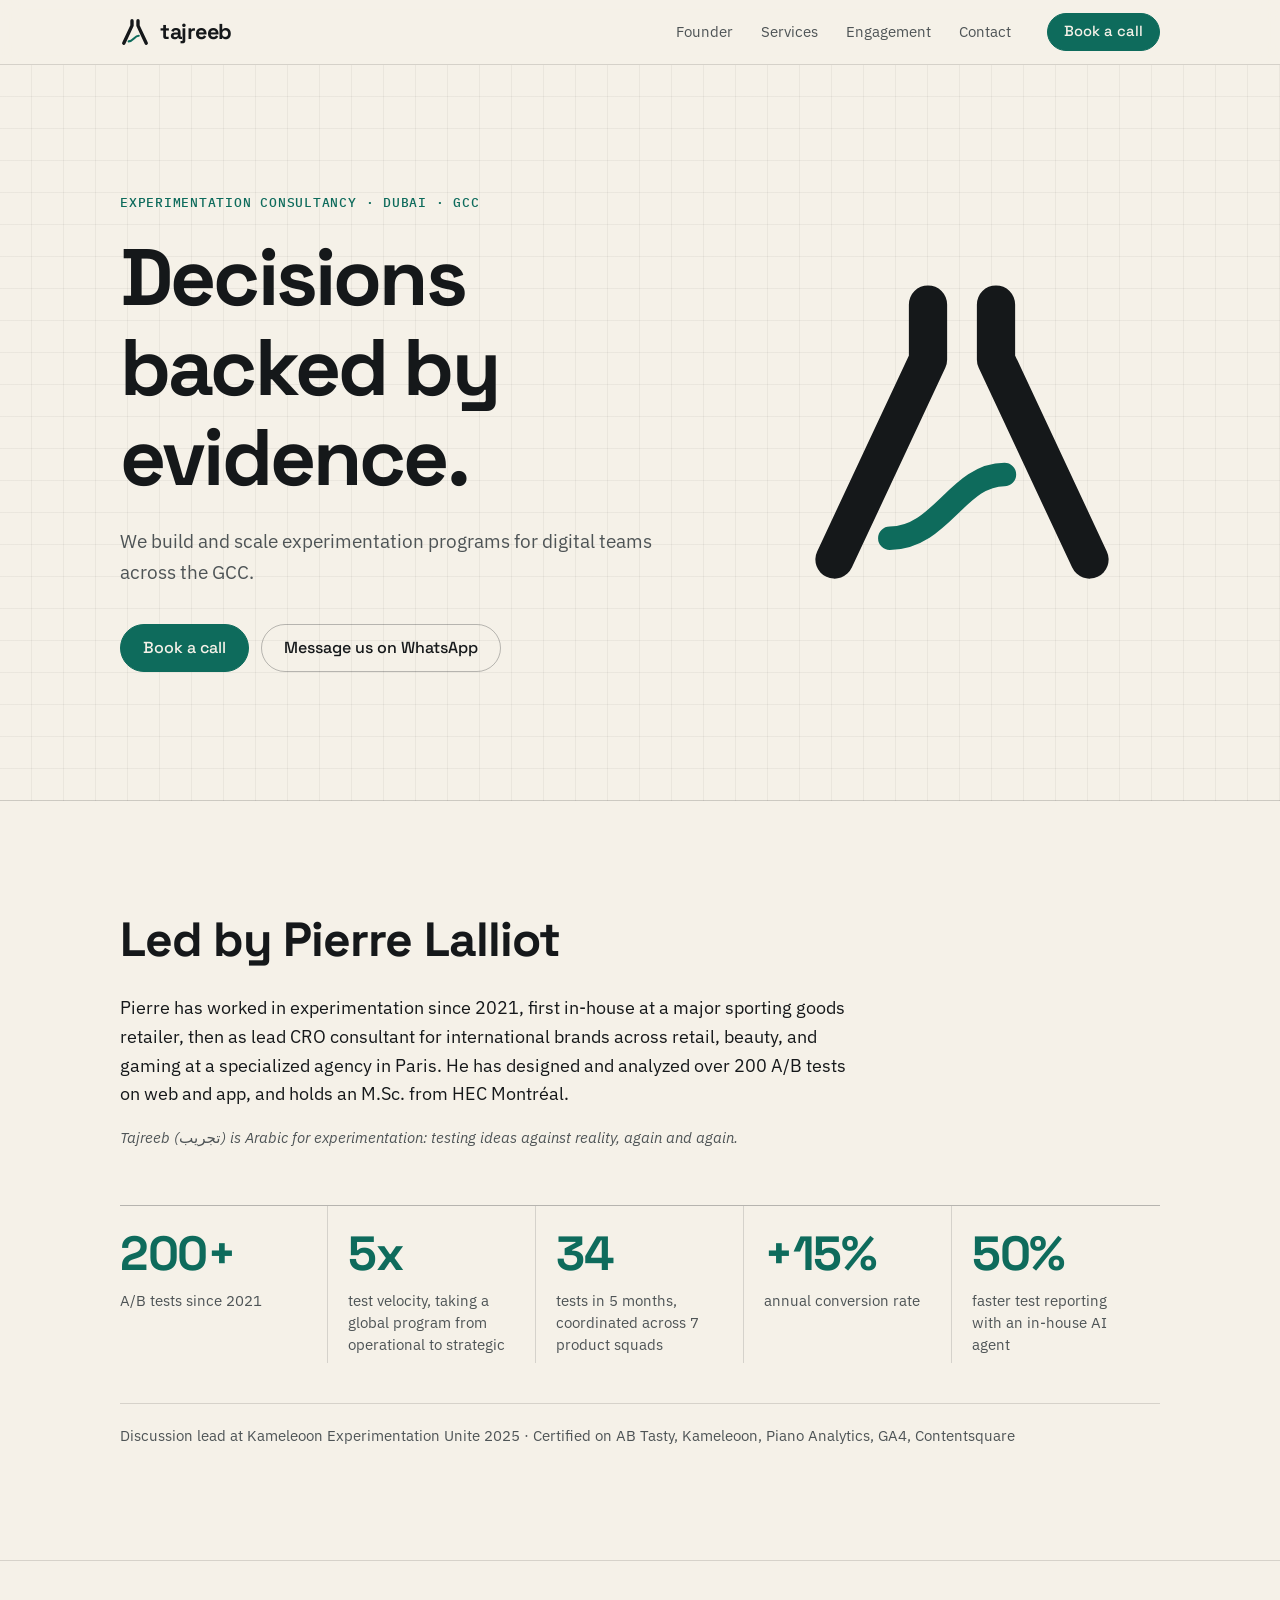
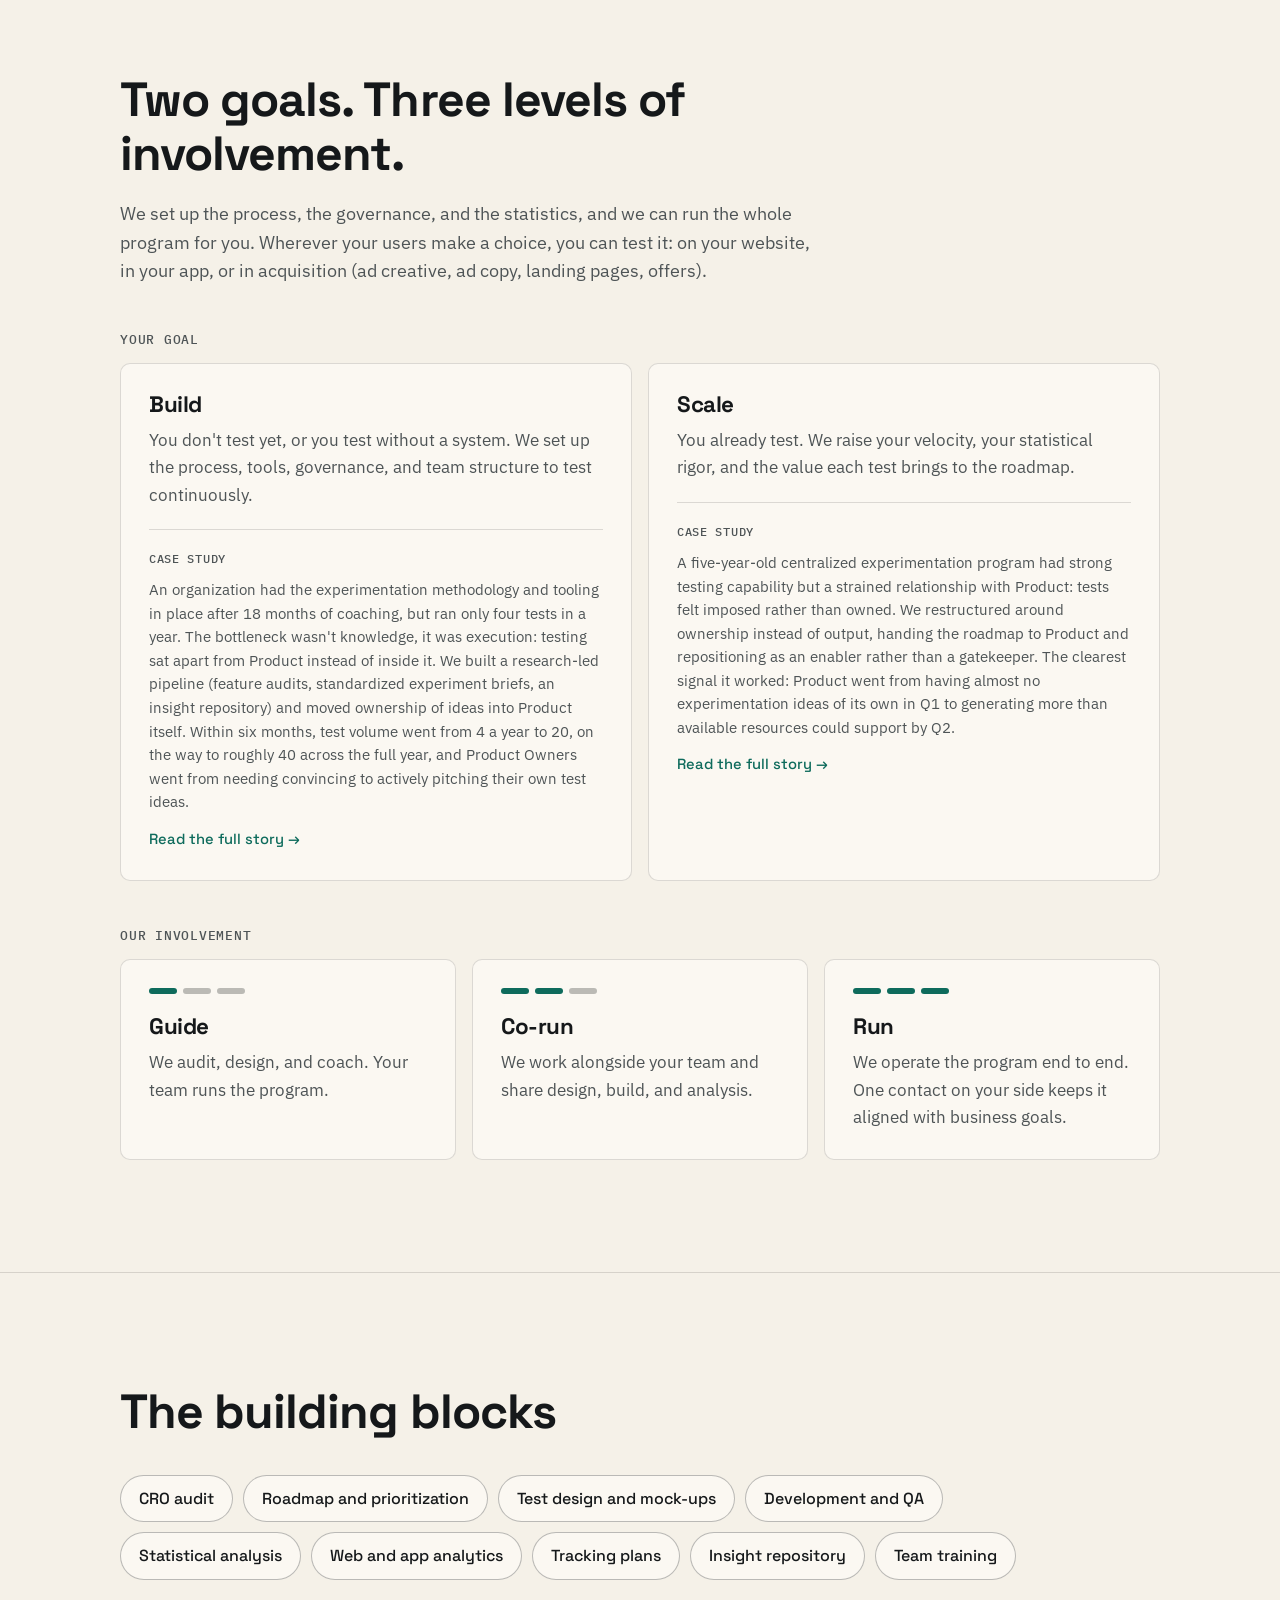
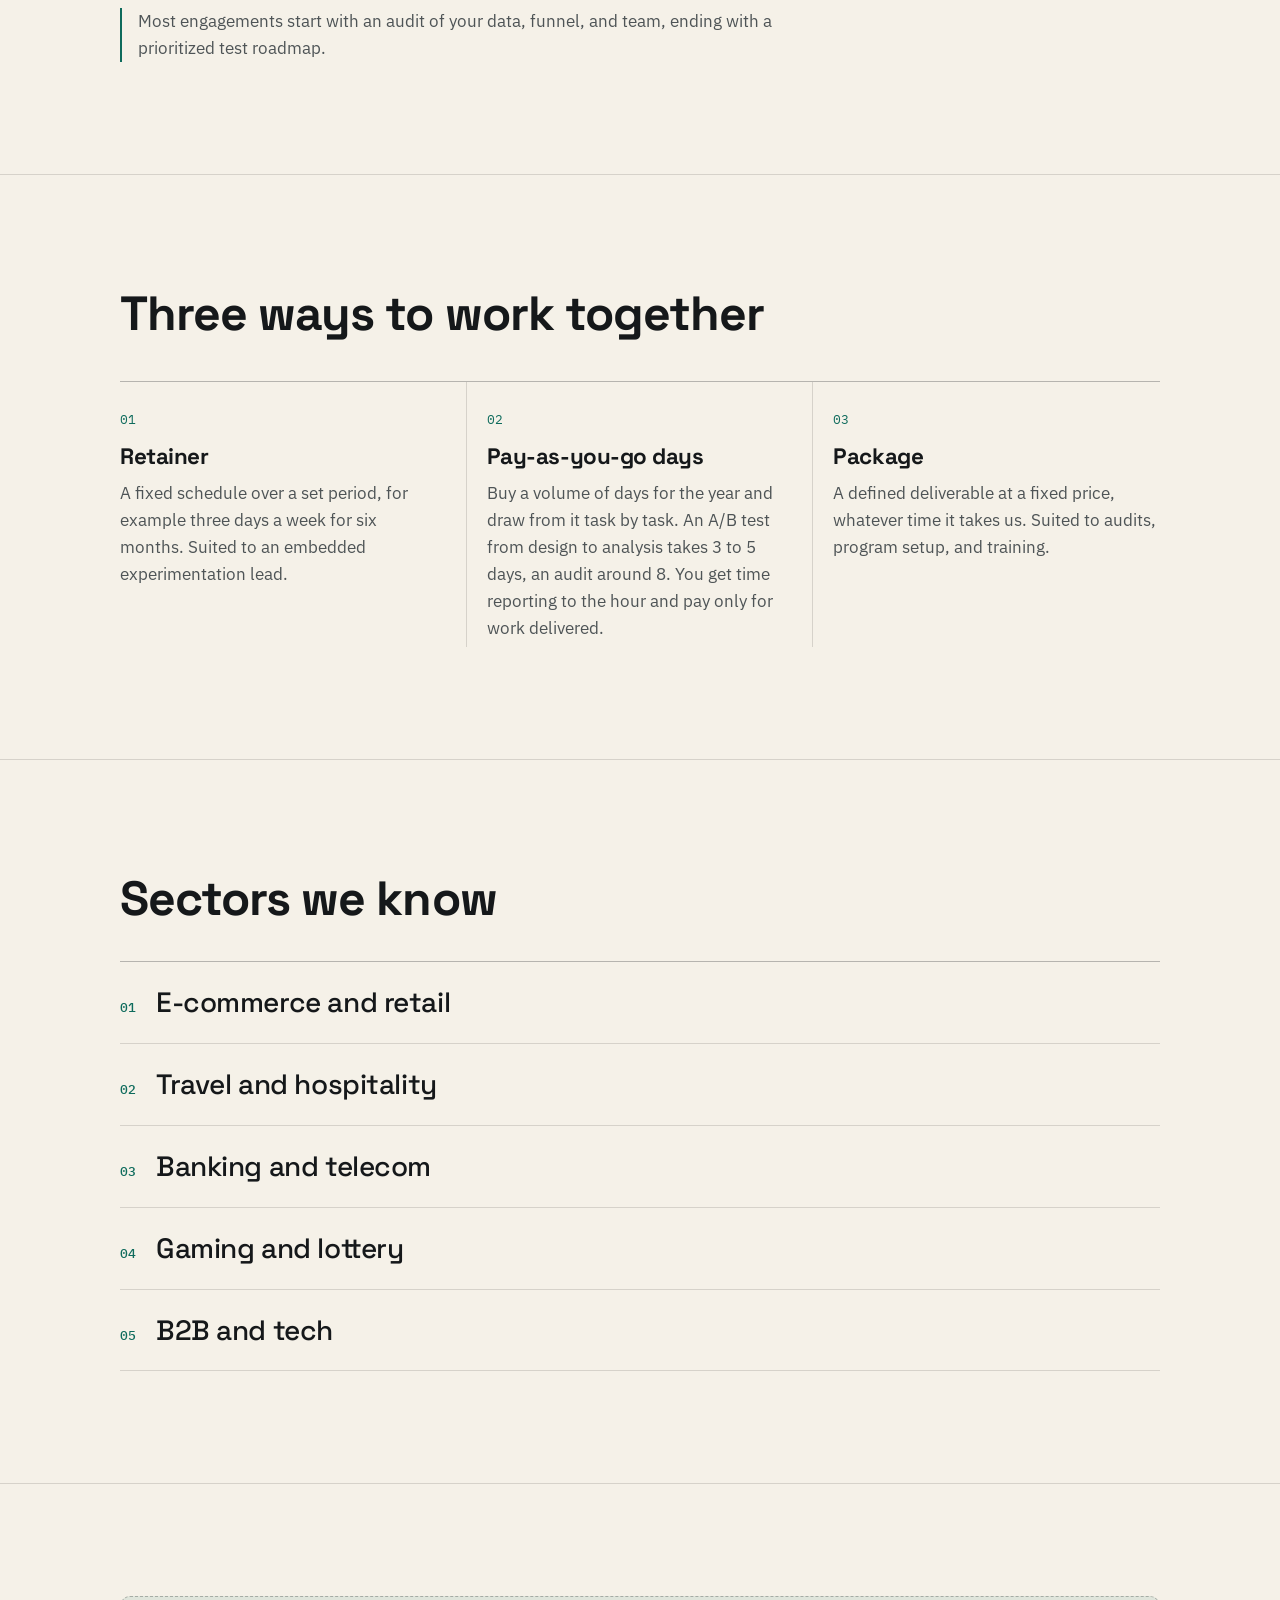
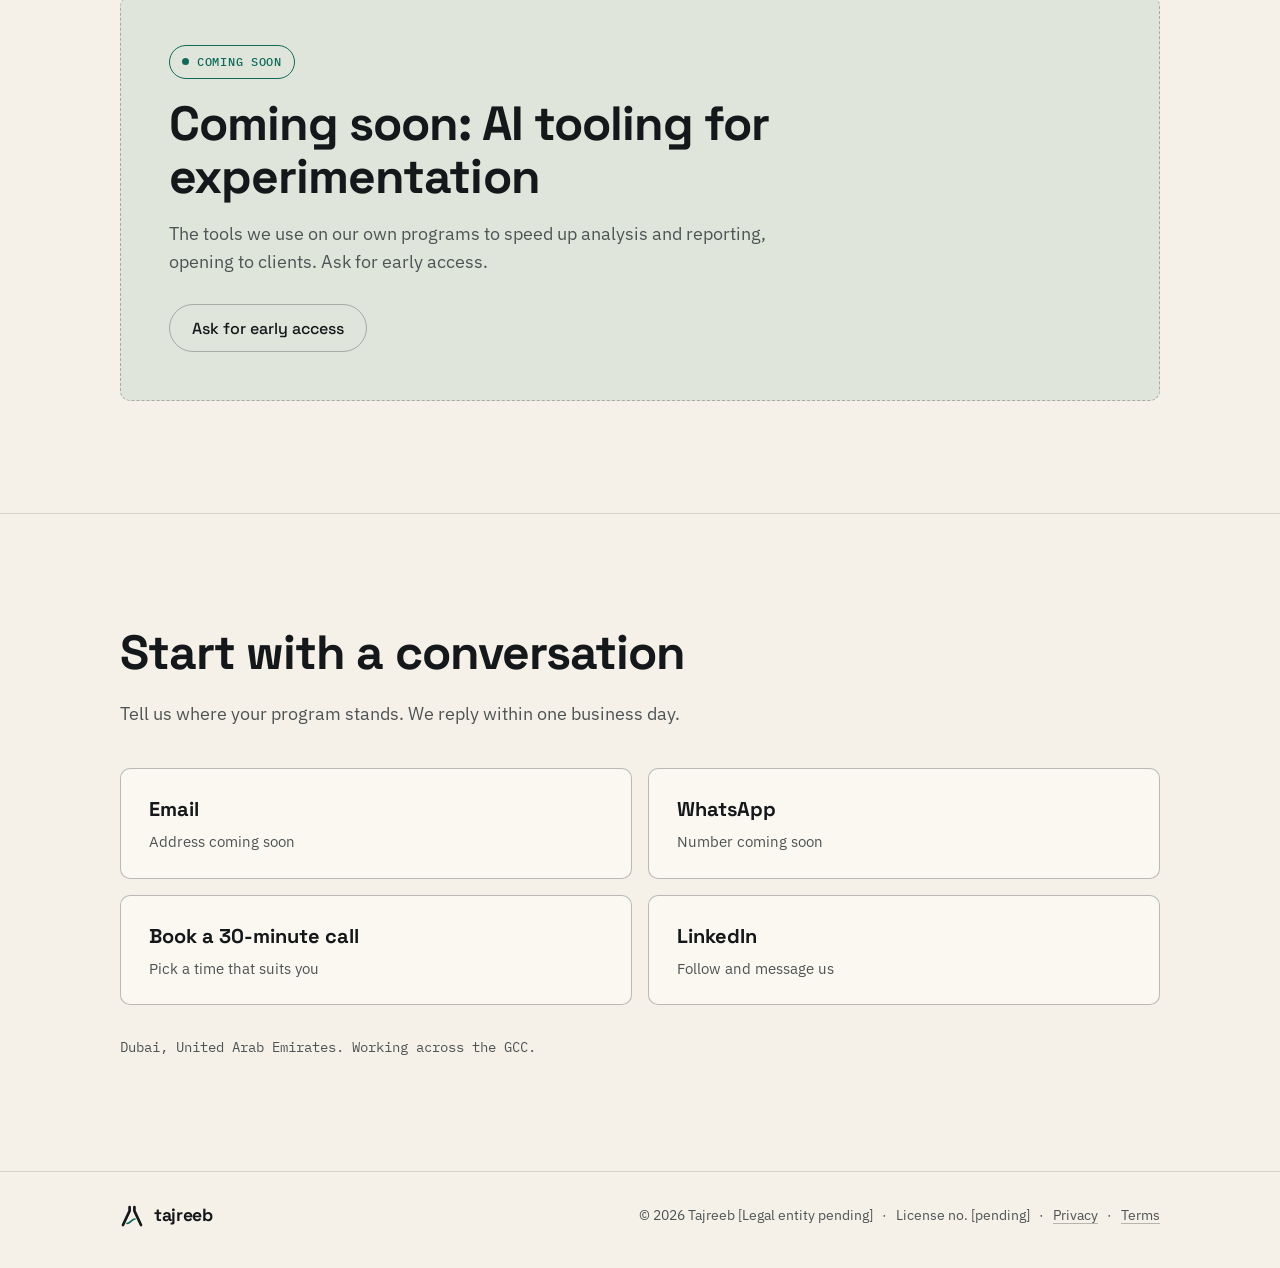
==== commit 5d595fda: "Merge pull request #2 from pierrelalliot/adding-case-studies Add two anonymized case studies (Build " ====
--- a/index.html
+++ b/index.html
@@ -99,10 +99,20 @@
           <article class="card">
             <h4>Build</h4>
             <p>You don't test yet, or you test without a system. We set up the process, tools, governance, and team structure to test continuously.</p>
+            <div class="case-study">
+              <p class="case-study-label">Case study</p>
+              <p class="case-study-quote">An organization had the experimentation methodology and tooling in place after 18 months of coaching, but ran only four tests in a year. The bottleneck wasn't knowledge, it was execution: testing sat apart from Product instead of inside it. We built a research-led pipeline (feature audits, standardized experiment briefs, an insight repository) and moved ownership of ideas into Product itself. Within six months, test volume went from 4 a year to 20, on the way to roughly 40 across the full year, and Product Owners went from needing convincing to actively pitching their own test ideas.</p>
+              <a class="case-study-link" href="case-study-build.html">Read the full story →</a>
+            </div>
           </article>
           <article class="card">
             <h4>Scale</h4>
             <p>You already test. We raise your velocity, your statistical rigor, and the value each test brings to the roadmap.</p>
+            <div class="case-study">
+              <p class="case-study-label">Case study</p>
+              <p class="case-study-quote">A five-year-old centralized experimentation program had strong testing capability but a strained relationship with Product: tests felt imposed rather than owned. We restructured around ownership instead of output, handing the roadmap to Product and repositioning as an enabler rather than a gatekeeper. The clearest signal it worked: Product went from having almost no experimentation ideas of its own in Q1 to generating more than available resources could support by Q2.</p>
+              <a class="case-study-link" href="case-study-scale.html">Read the full story →</a>
+            </div>
           </article>
         </div>
 
--- a/style.css
+++ b/style.css
@@ -433,50 +433,39 @@
   color: var(--muted);
 }
 
-.testimonial {
-  display: flex;
-  flex-direction: column;
-  margin: 0;
-}
-
-.testimonial blockquote {
-  margin: 0;
-}
-
-.testimonial blockquote::before {
-  content: "\201C";
-  display: block;
+.case-study {
+  margin-top: 20px;
+  padding-top: 20px;
+  border-top: 1px solid var(--line);
+}
+
+.case-study-label {
+  font-family: var(--font-mono);
+  font-weight: 500;
+  font-size: 0.72rem;
+  letter-spacing: 0.06em;
+  text-transform: uppercase;
+  color: var(--accent);
+  margin-bottom: 10px;
+}
+
+.case-study-quote {
+  font-size: 0.92rem;
+  line-height: 1.6;
+  color: var(--muted);
+}
+
+.case-study-link {
+  display: inline-block;
+  margin-top: 14px;
   font-family: var(--font-display);
-  font-size: 2.6rem;
-  line-height: 1;
+  font-weight: 500;
+  font-size: 0.92rem;
   color: var(--accent);
-  margin-bottom: 8px;
-}
-
-.testimonial blockquote p {
-  font-size: 0.92rem;
-  line-height: 1.65;
-  color: var(--muted);
-}
-
-.testimonial figcaption {
-  margin-top: 20px;
-  padding-top: 16px;
-  border-top: 1px solid var(--line);
-}
-
-.testimonial-name {
-  font-family: var(--font-display);
-  font-weight: 700;
-  font-size: 1rem;
-  color: var(--ink);
-}
-
-.testimonial-title {
-  margin-top: 2px;
-  font-size: 0.85rem;
-  color: var(--muted);
-}
+  text-decoration: none;
+}
+
+.case-study-link:hover { text-decoration: underline; }
 
 .level {
   display: flex;
@@ -773,6 +762,58 @@
 
 .legal-body p:first-child { margin-top: 0; }
 
+.legal-body h3 {
+  margin-top: 28px;
+  margin-bottom: 8px;
+  font-size: 1.05rem;
+}
+
+.legal-body strong {
+  color: var(--ink);
+  font-weight: 600;
+}
+
+.legal-body ul {
+  margin-top: 14px;
+  display: flex;
+  flex-direction: column;
+  gap: 8px;
+}
+
+.legal-body li {
+  position: relative;
+  padding-left: 20px;
+  color: var(--muted);
+  line-height: 1.6;
+}
+
+.legal-body li::before {
+  content: "";
+  position: absolute;
+  left: 2px;
+  top: 9px;
+  width: 5px;
+  height: 5px;
+  border-radius: 1px;
+  background: var(--accent);
+}
+
+.legal-body blockquote {
+  margin: 28px 0;
+  padding-left: 20px;
+  border-left: 2px solid var(--accent);
+  font-family: var(--font-display);
+  font-weight: 500;
+  font-size: 1.15rem;
+  line-height: 1.5;
+  color: var(--ink);
+}
+
+.legal-body blockquote p {
+  margin: 0;
+  color: inherit;
+}
+
 .legal-link {
   color: var(--ink);
   text-decoration: underline;
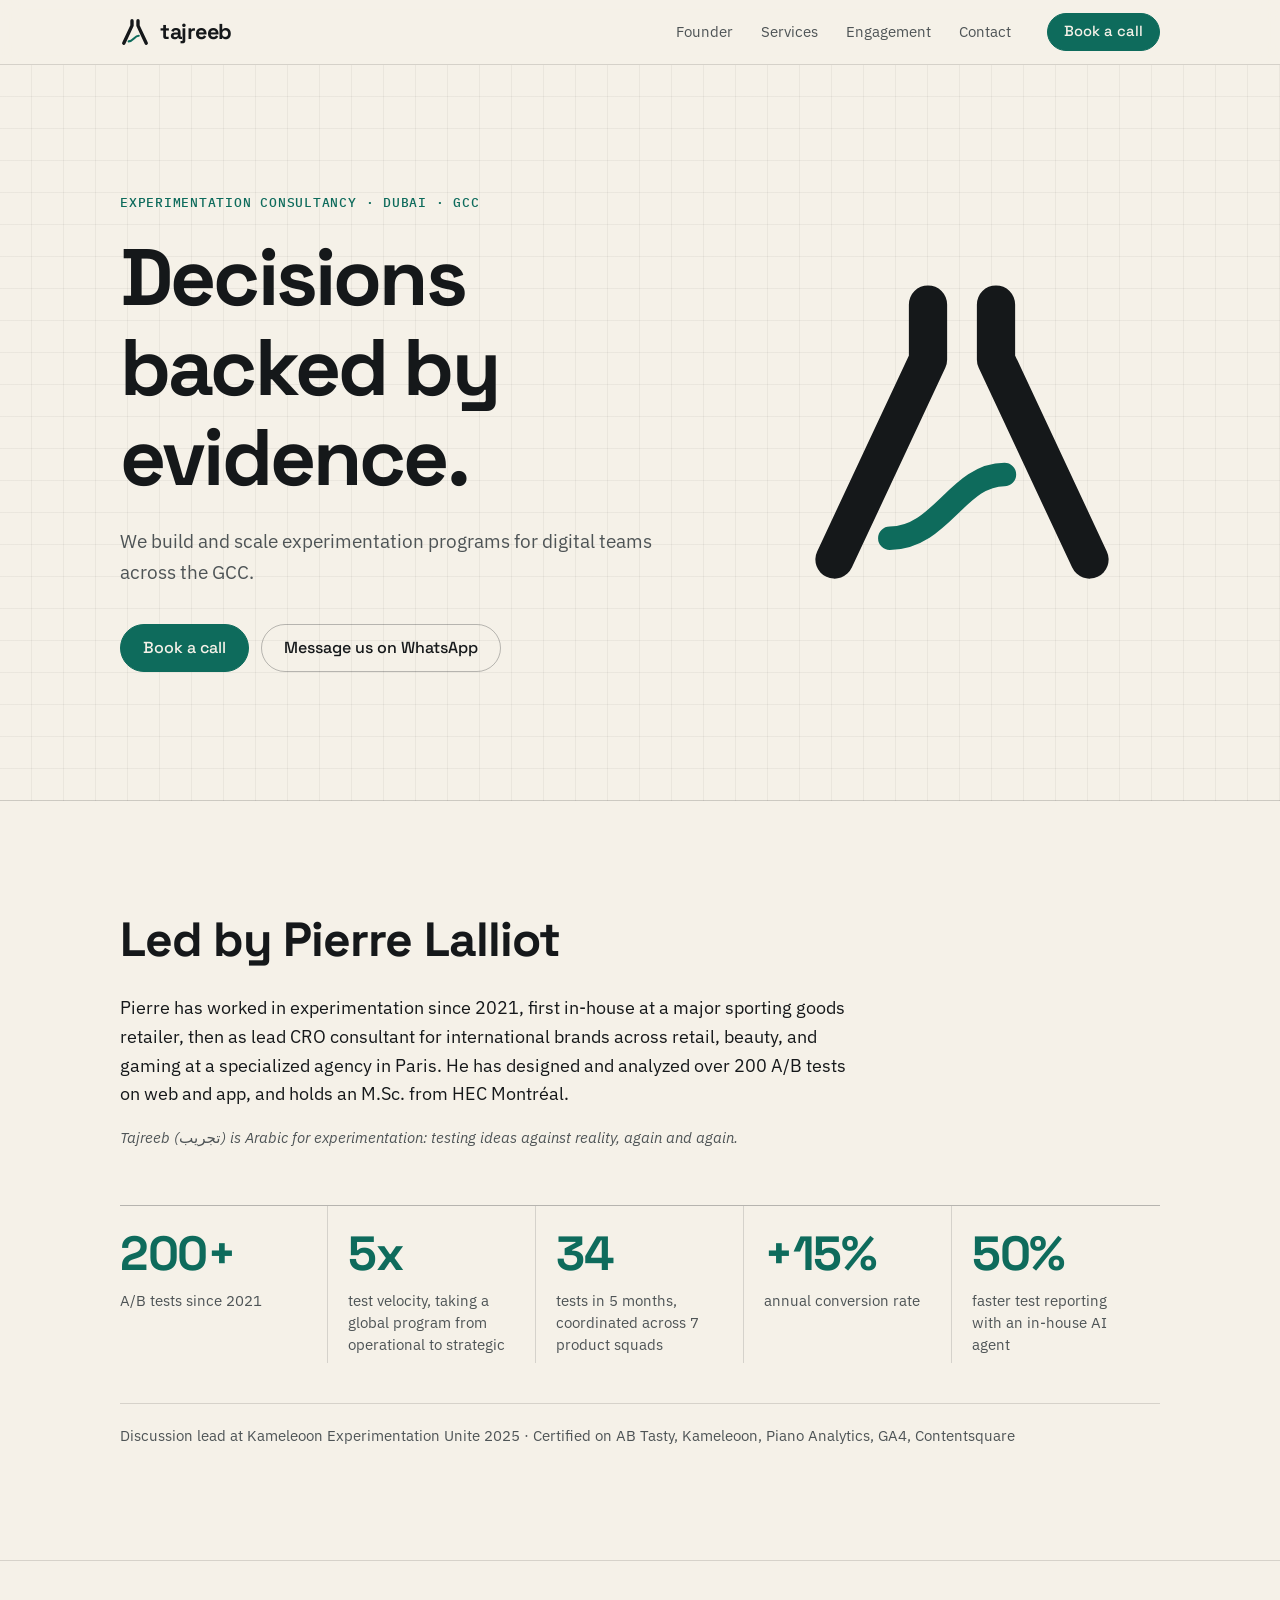
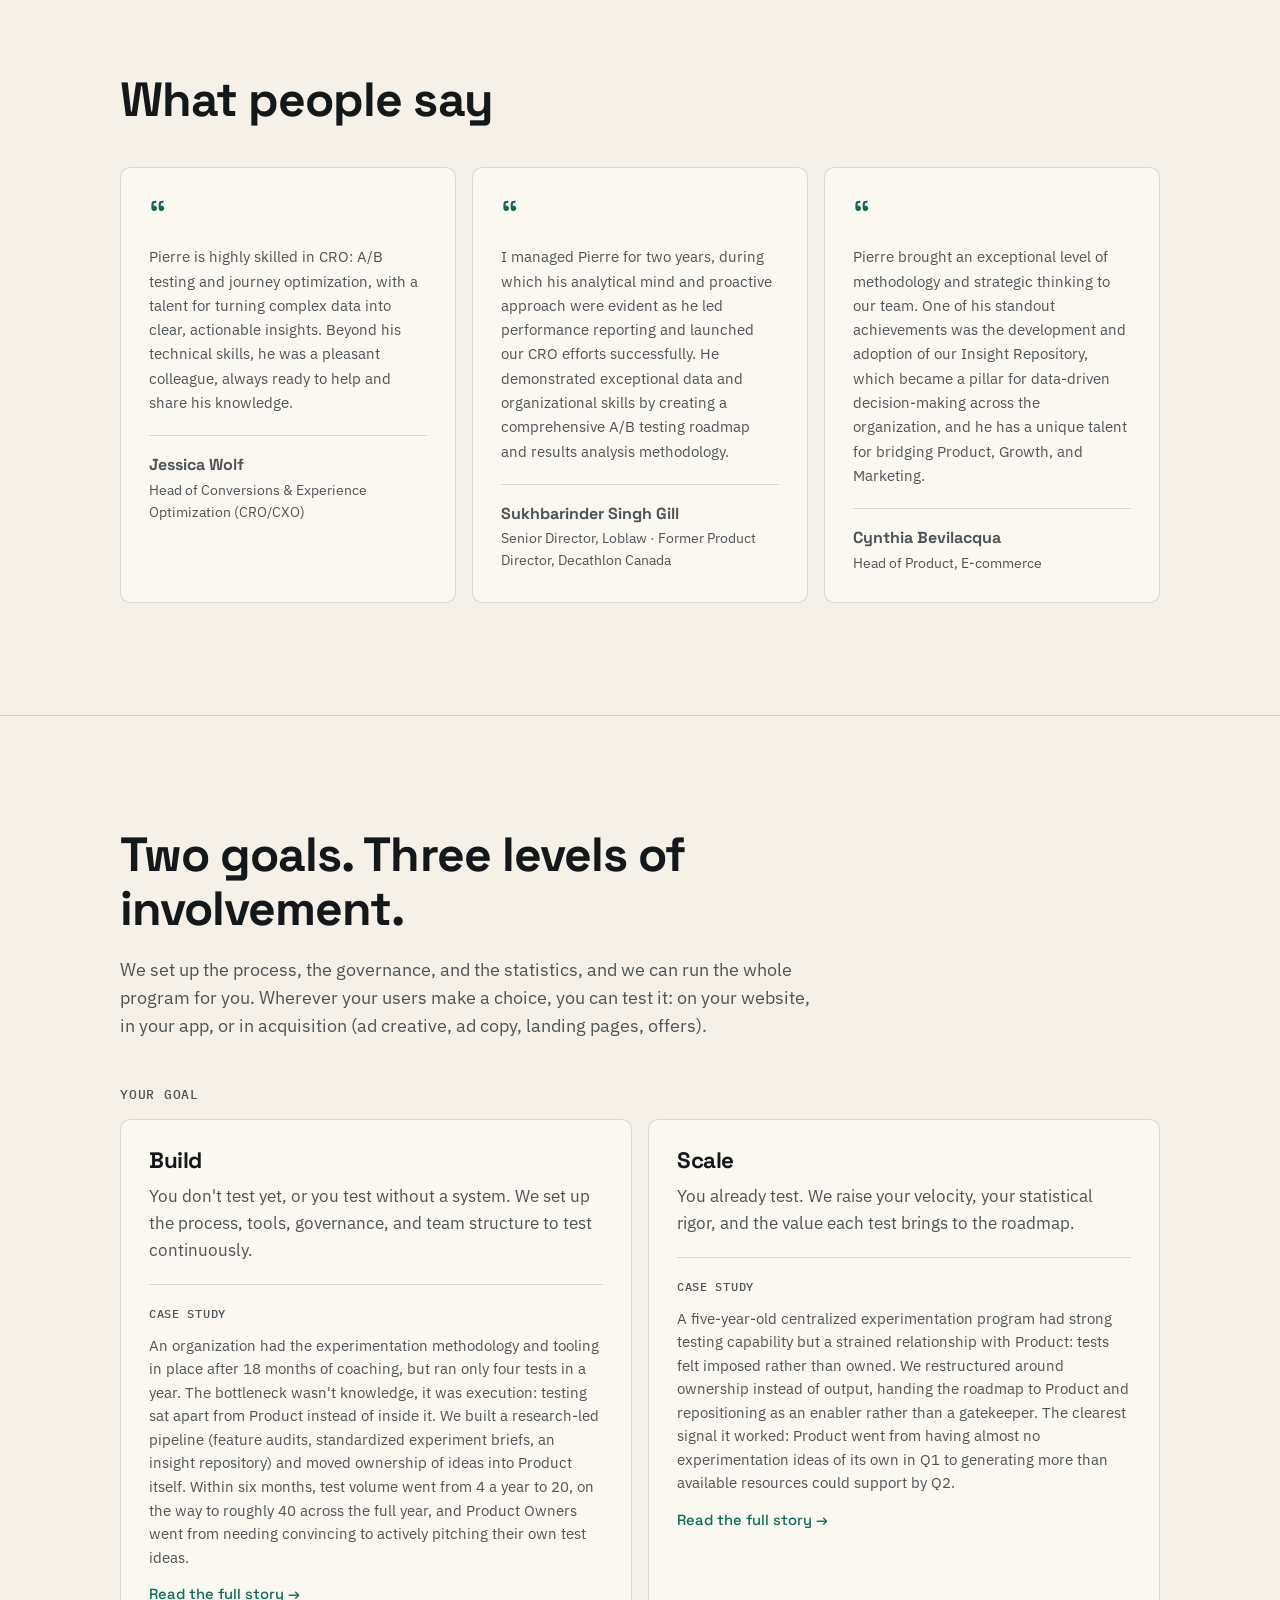
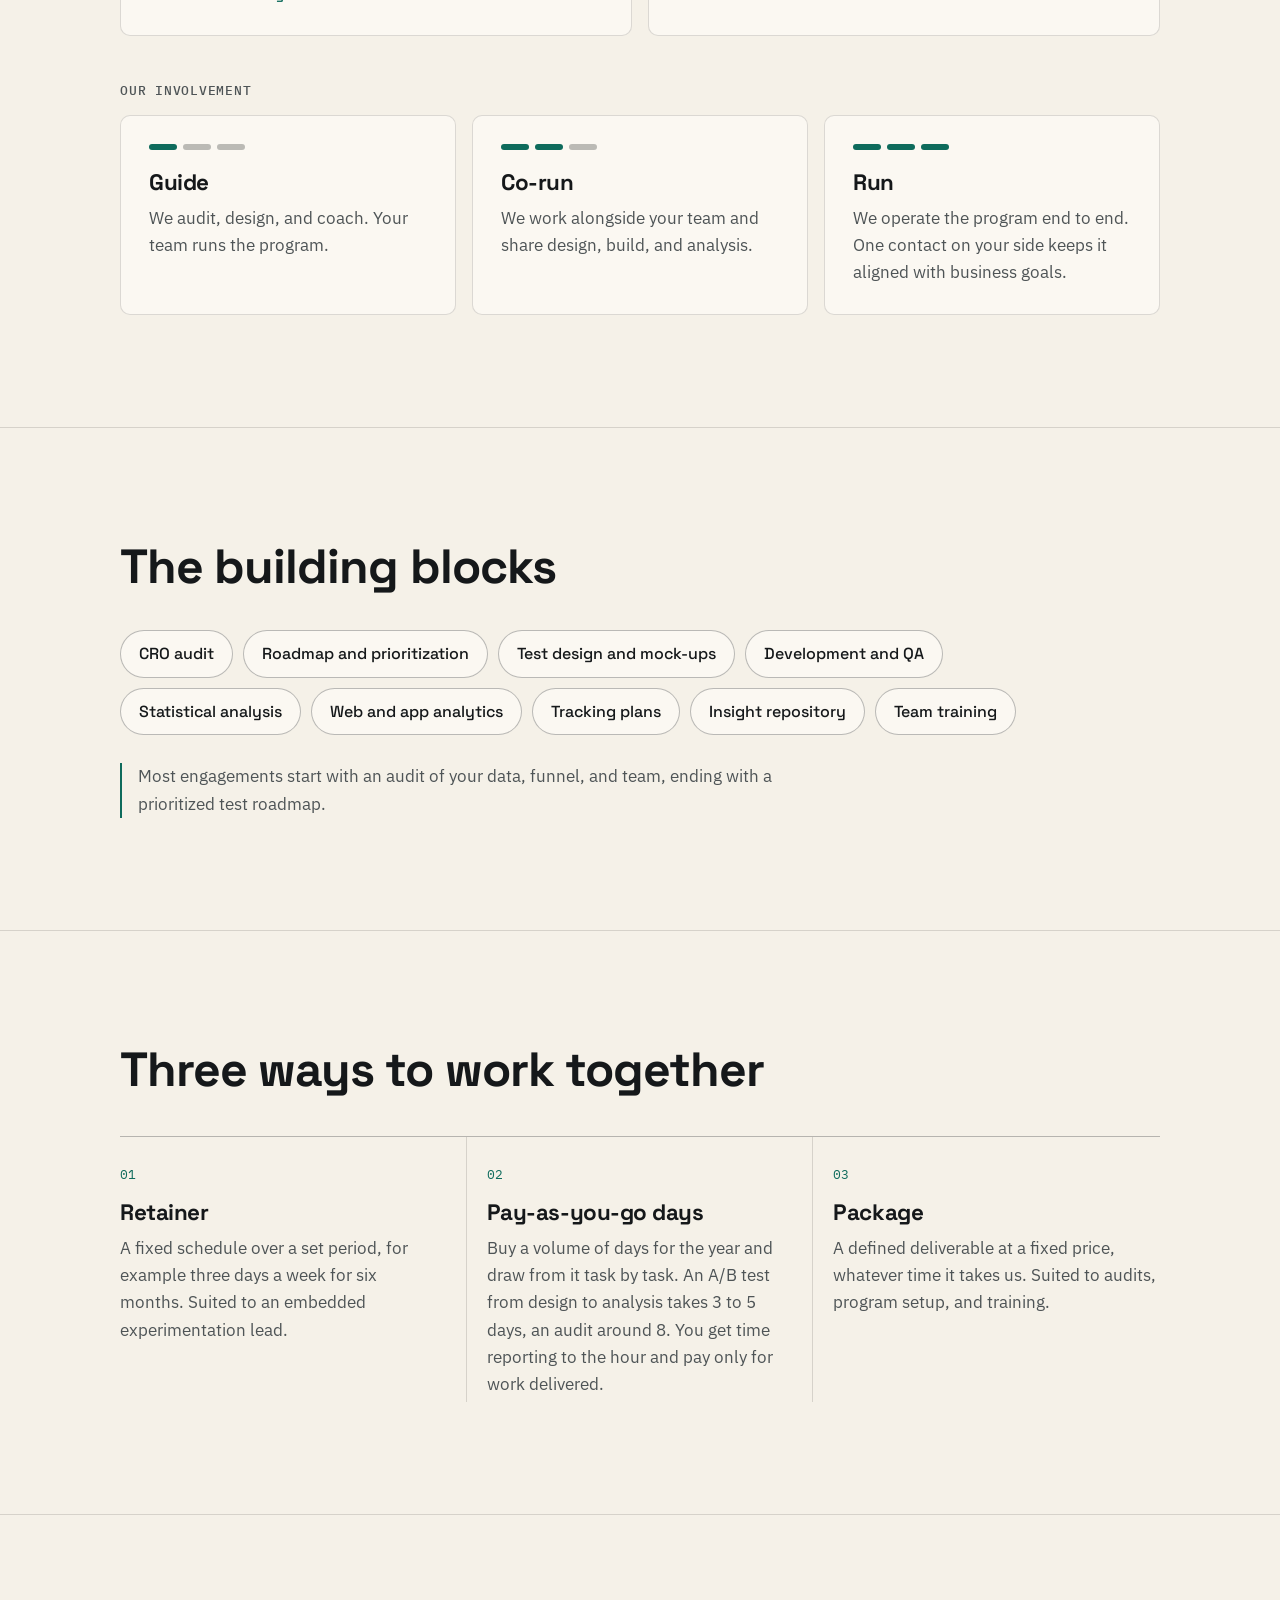
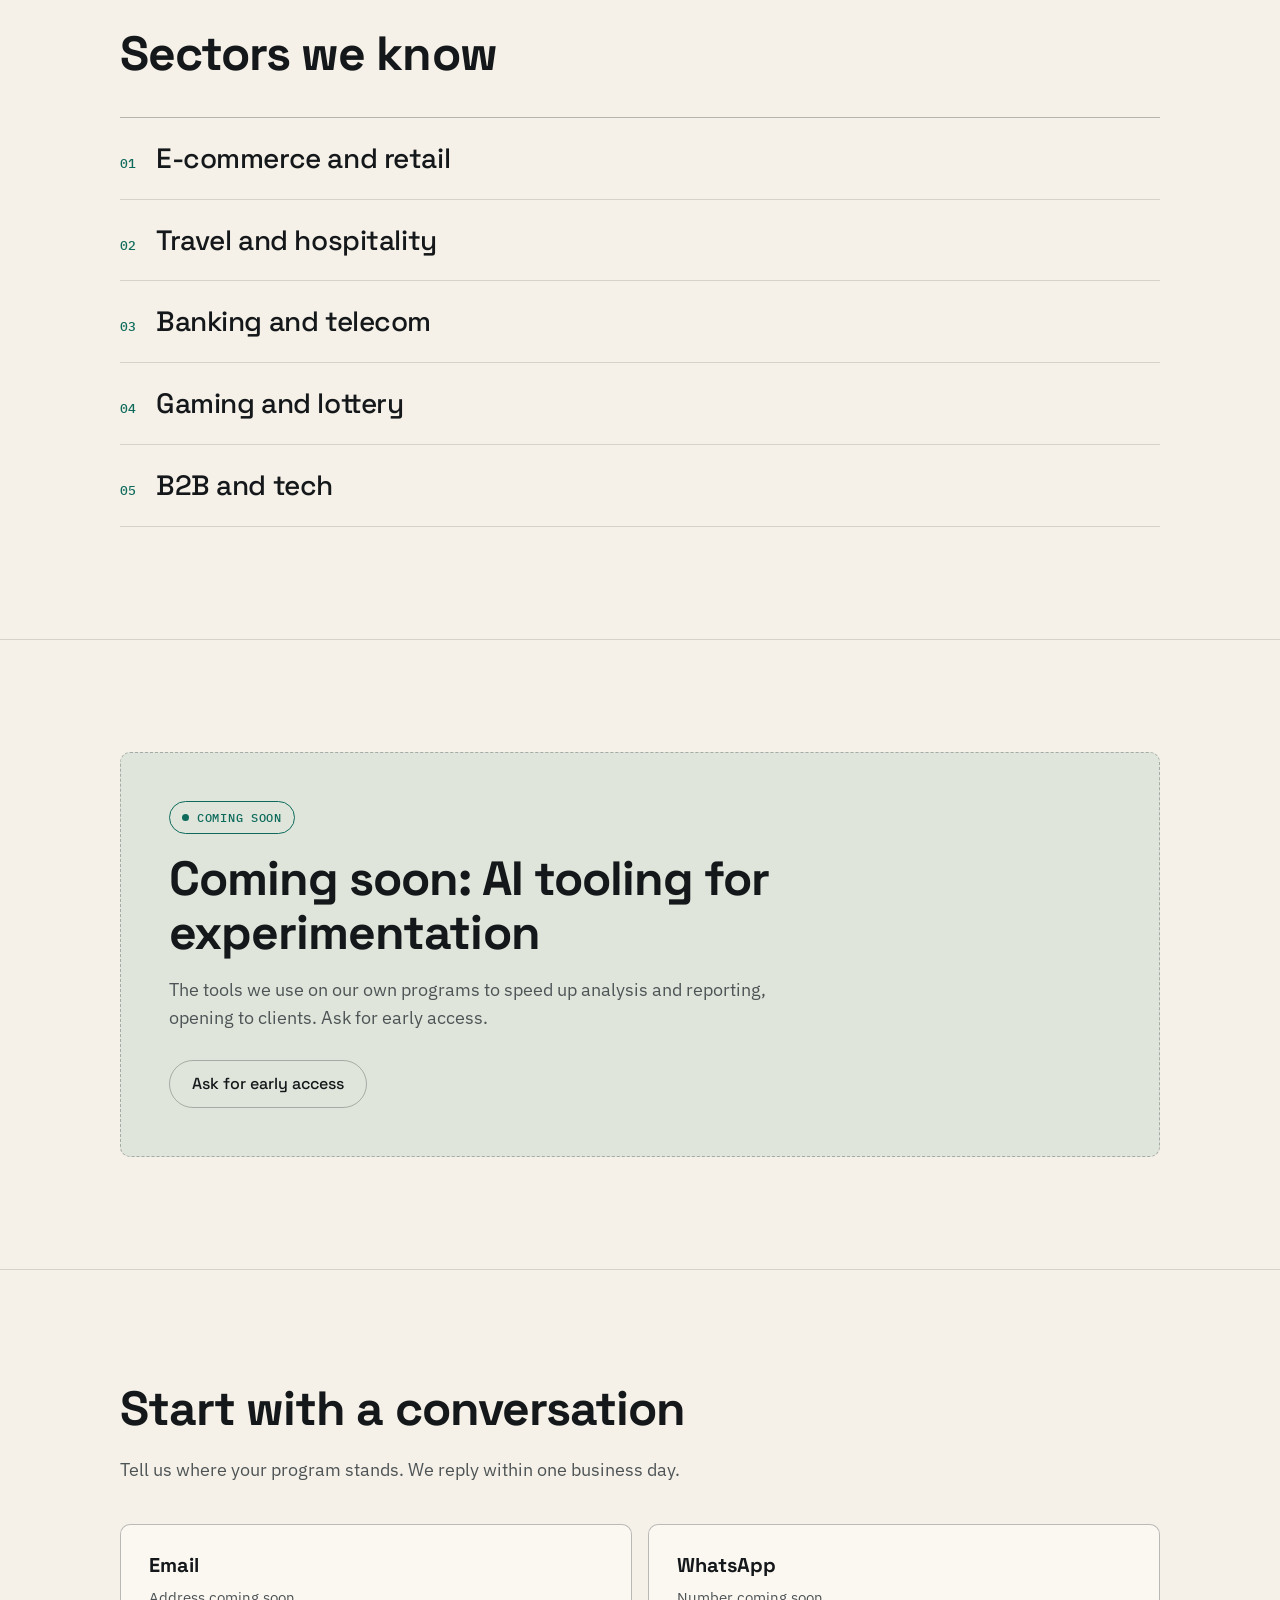
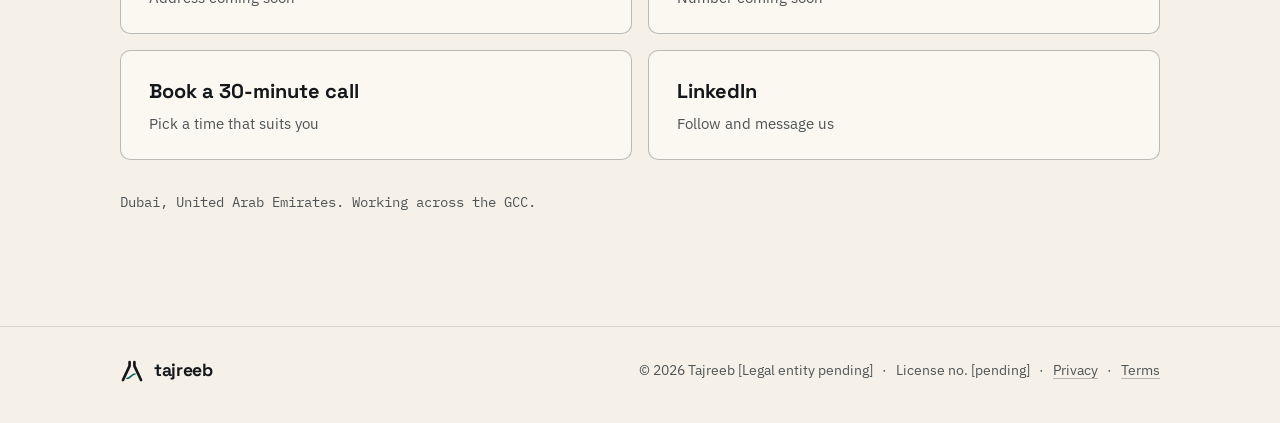
==== commit f12d4fb7: "Merge pull request #3 from pierrelalliot/adding-testimonials Add "What people say" testimonials sect" ====
--- a/index.html
+++ b/index.html
@@ -88,7 +88,43 @@
       </div>
     </section>
 
-    <!-- 3. What we do -->
+    <!-- 3. What people say -->
+    <section class="section" id="testimonials">
+      <div class="wrap">
+        <h2>What people say</h2>
+        <div class="cards cards-3">
+          <figure class="card testimonial">
+            <blockquote>
+              <p>Pierre is highly skilled in CRO: A/B testing and journey optimization, with a talent for turning complex data into clear, actionable insights. Beyond his technical skills, he was a pleasant colleague, always ready to help and share his knowledge.</p>
+            </blockquote>
+            <figcaption>
+              <p class="testimonial-name">Jessica Wolf</p>
+              <p class="testimonial-title">Head of Conversions &amp; Experience Optimization (CRO/CXO)</p>
+            </figcaption>
+          </figure>
+          <figure class="card testimonial">
+            <blockquote>
+              <p>I managed Pierre for two years, during which his analytical mind and proactive approach were evident as he led performance reporting and launched our CRO efforts successfully. He demonstrated exceptional data and organizational skills by creating a comprehensive A/B testing roadmap and results analysis methodology.</p>
+            </blockquote>
+            <figcaption>
+              <p class="testimonial-name">Sukhbarinder Singh Gill</p>
+              <p class="testimonial-title">Senior Director, Loblaw · Former Product Director, Decathlon Canada</p>
+            </figcaption>
+          </figure>
+          <figure class="card testimonial">
+            <blockquote>
+              <p>Pierre brought an exceptional level of methodology and strategic thinking to our team. One of his standout achievements was the development and adoption of our Insight Repository, which became a pillar for data-driven decision-making across the organization, and he has a unique talent for bridging Product, Growth, and Marketing.</p>
+            </blockquote>
+            <figcaption>
+              <p class="testimonial-name">Cynthia Bevilacqua</p>
+              <p class="testimonial-title">Head of Product, E-commerce</p>
+            </figcaption>
+          </figure>
+        </div>
+      </div>
+    </section>
+
+    <!-- 4. What we do -->
     <section class="section" id="services">
       <div class="wrap">
         <h2>Two goals. Three levels of involvement.</h2>
@@ -137,7 +173,7 @@
       </div>
     </section>
 
-    <!-- 4. Building blocks -->
+    <!-- 5. Building blocks -->
     <section class="section" id="blocks">
       <div class="wrap">
         <h2>The building blocks</h2>
@@ -156,7 +192,7 @@
       </div>
     </section>
 
-    <!-- 5. How to work with us -->
+    <!-- 6. How to work with us -->
     <section class="section" id="engagement">
       <div class="wrap">
         <h2>Three ways to work together</h2>
@@ -177,7 +213,7 @@
       </div>
     </section>
 
-    <!-- 6. Sectors -->
+    <!-- 7. Sectors -->
     <section class="section" id="sectors">
       <div class="wrap">
         <h2>Sectors we know</h2>
@@ -191,7 +227,7 @@
       </div>
     </section>
 
-    <!-- 7. Tools -->
+    <!-- 8. Tools -->
     <section class="section" id="tools">
       <div class="wrap">
         <div class="soon">
@@ -203,7 +239,7 @@
       </div>
     </section>
 
-    <!-- 8. Contact -->
+    <!-- 9. Contact -->
     <section class="section" id="contact">
       <div class="wrap">
         <h2>Start with a conversation</h2>
@@ -240,7 +276,7 @@
 
   </main>
 
-  <!-- 9. Footer -->
+  <!-- 10. Footer -->
   <footer class="site-footer">
     <div class="wrap footer-inner">
       <a class="brand brand-small" href="#top" aria-label="Tajreeb, back to top">
--- a/style.css
+++ b/style.css
@@ -433,6 +433,51 @@
   color: var(--muted);
 }
 
+.testimonial {
+  display: flex;
+  flex-direction: column;
+  margin: 0;
+}
+
+.testimonial blockquote {
+  margin: 0;
+}
+
+.testimonial blockquote::before {
+  content: "\201C";
+  display: block;
+  font-family: var(--font-display);
+  font-size: 2.6rem;
+  line-height: 1;
+  color: var(--accent);
+  margin-bottom: 8px;
+}
+
+.testimonial blockquote p {
+  font-size: 0.92rem;
+  line-height: 1.65;
+  color: var(--muted);
+}
+
+.testimonial figcaption {
+  margin-top: 20px;
+  padding-top: 16px;
+  border-top: 1px solid var(--line);
+}
+
+.testimonial-name {
+  font-family: var(--font-display);
+  font-weight: 700;
+  font-size: 1rem;
+  color: var(--ink);
+}
+
+.testimonial-title {
+  margin-top: 2px;
+  font-size: 0.85rem;
+  color: var(--muted);
+}
+
 .case-study {
   margin-top: 20px;
   padding-top: 20px;
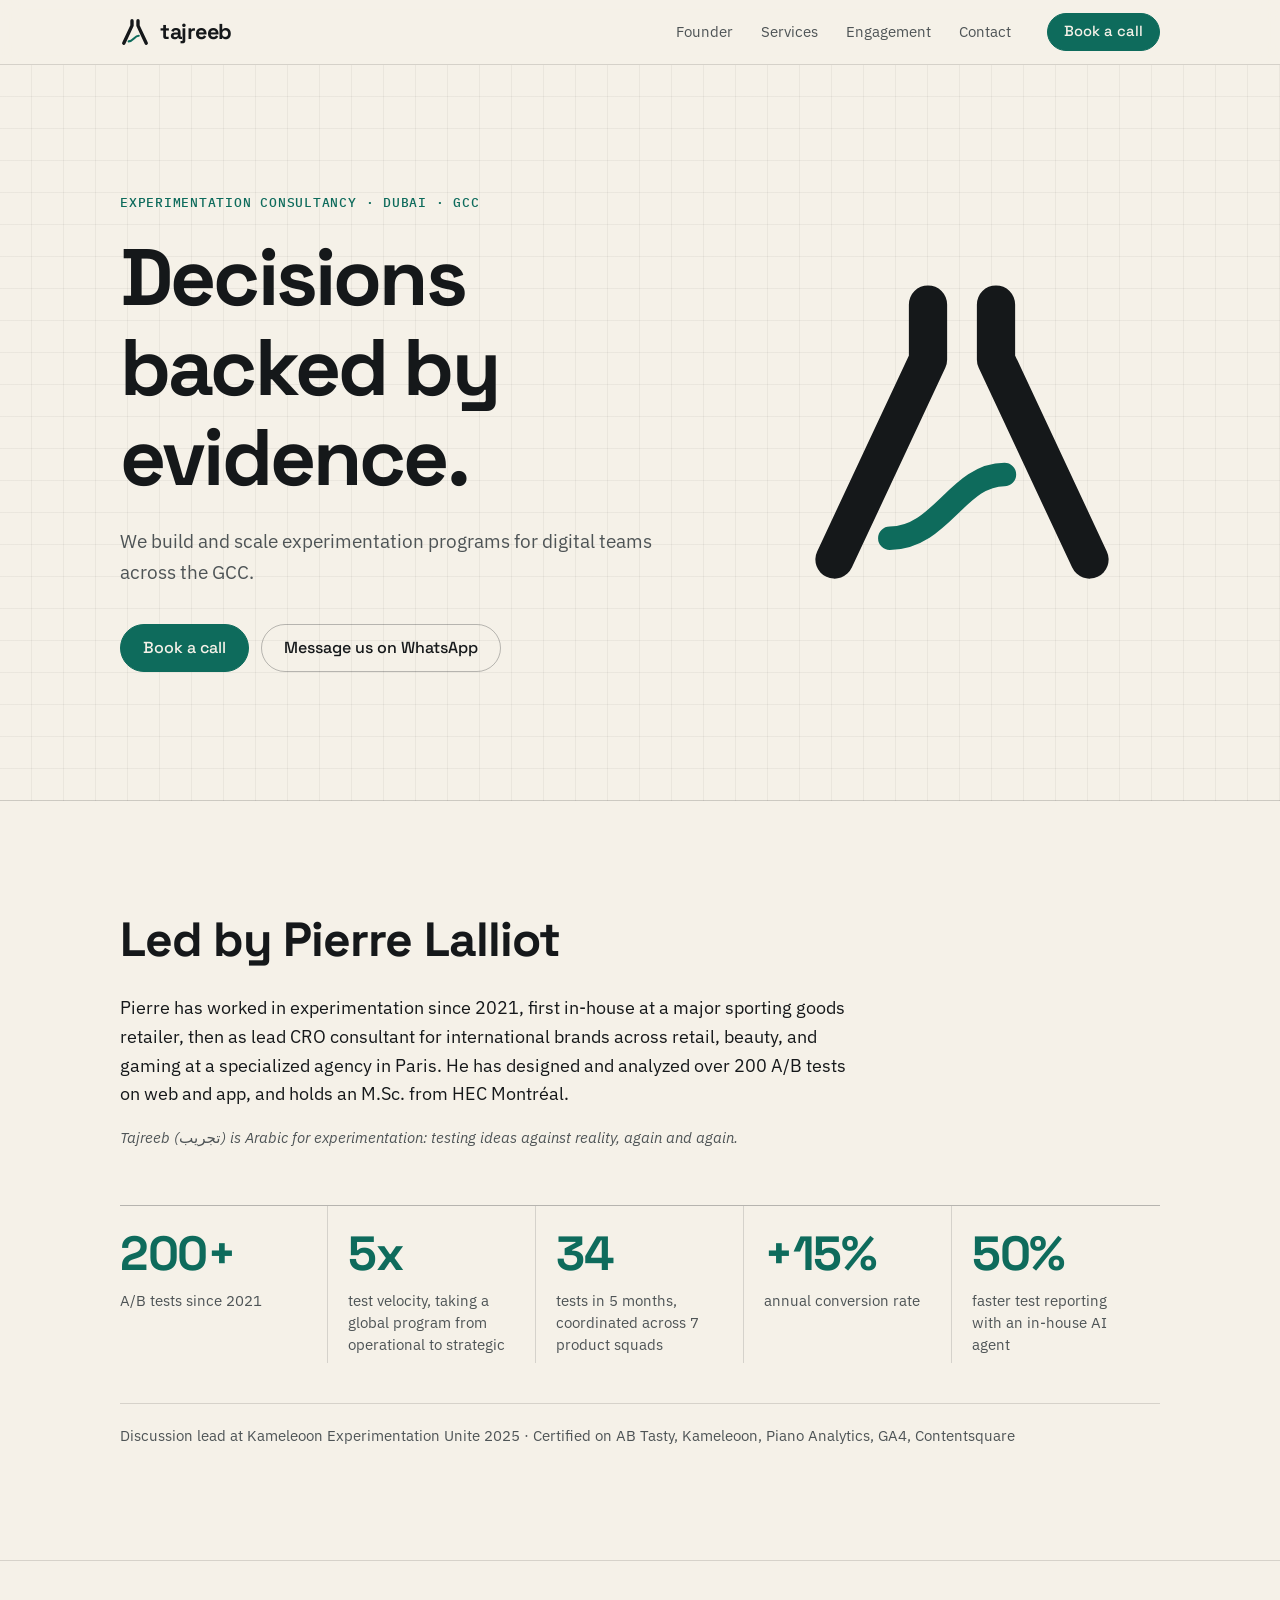
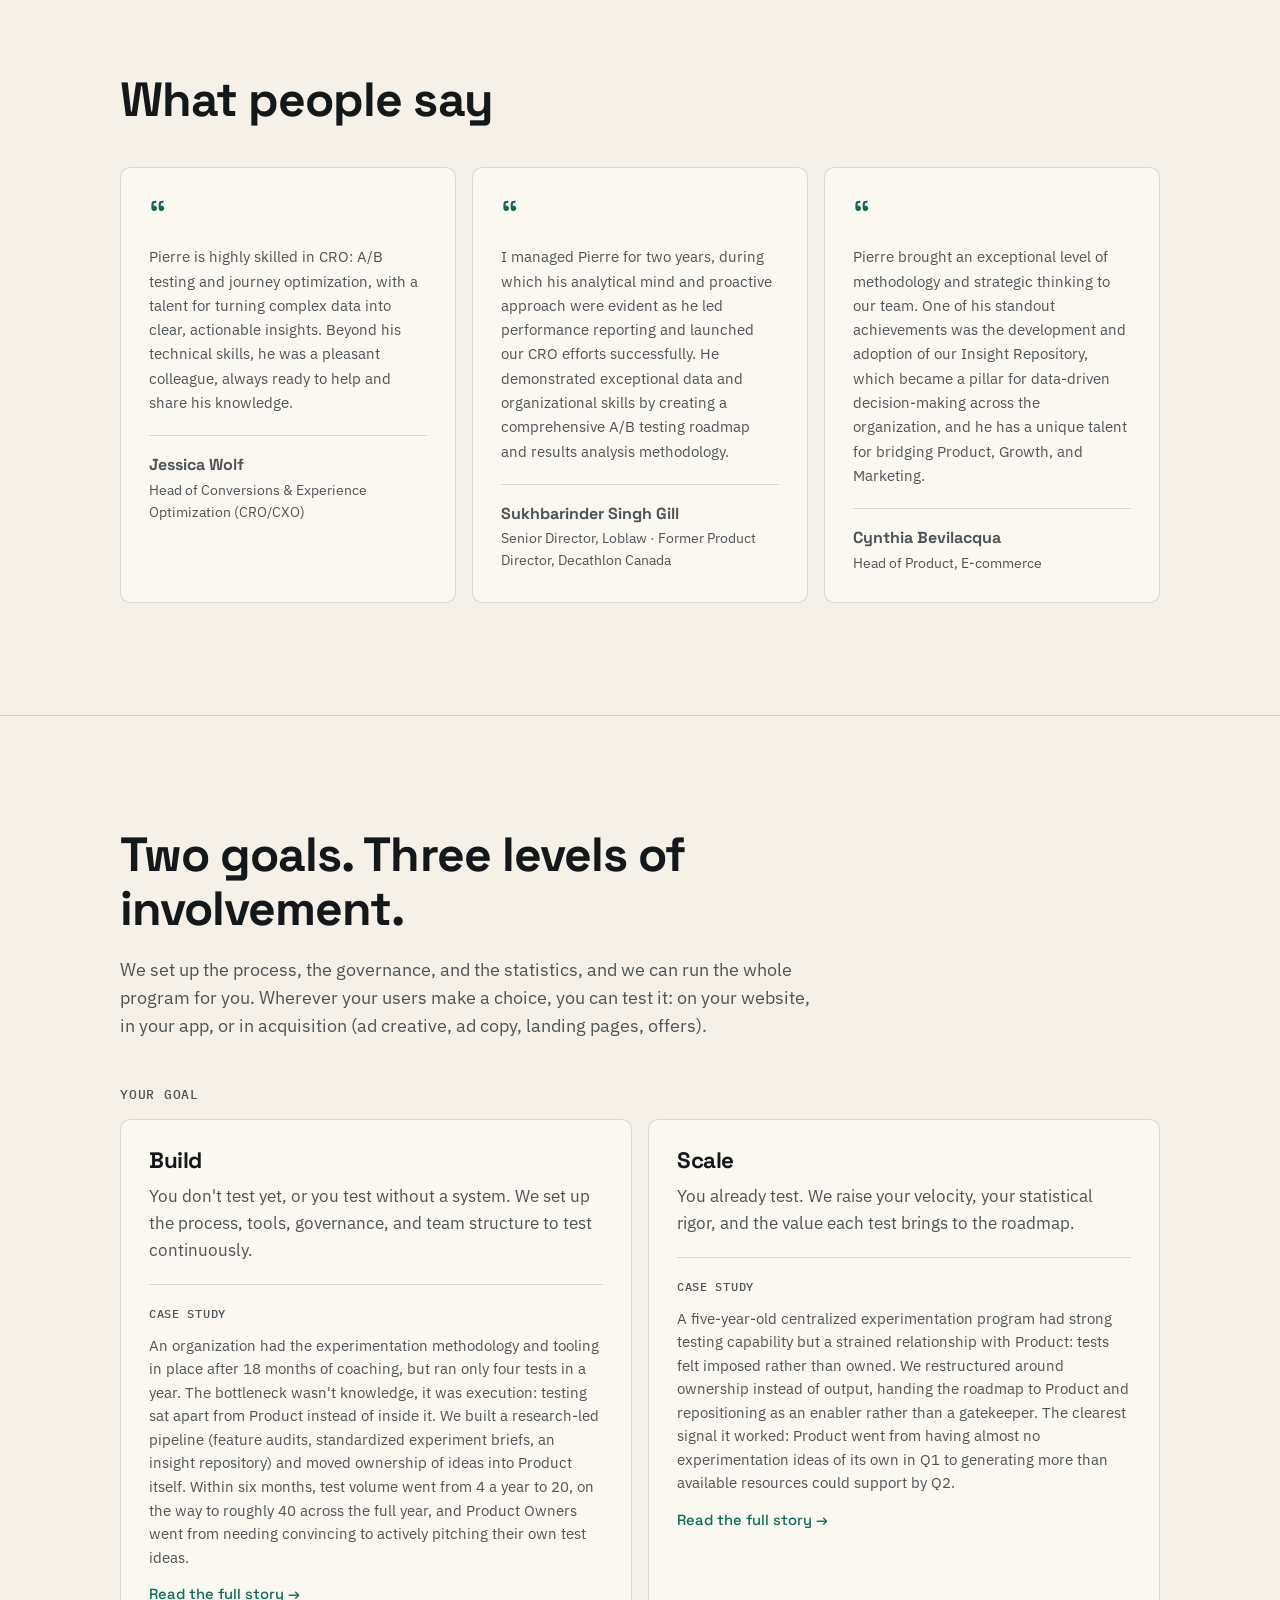
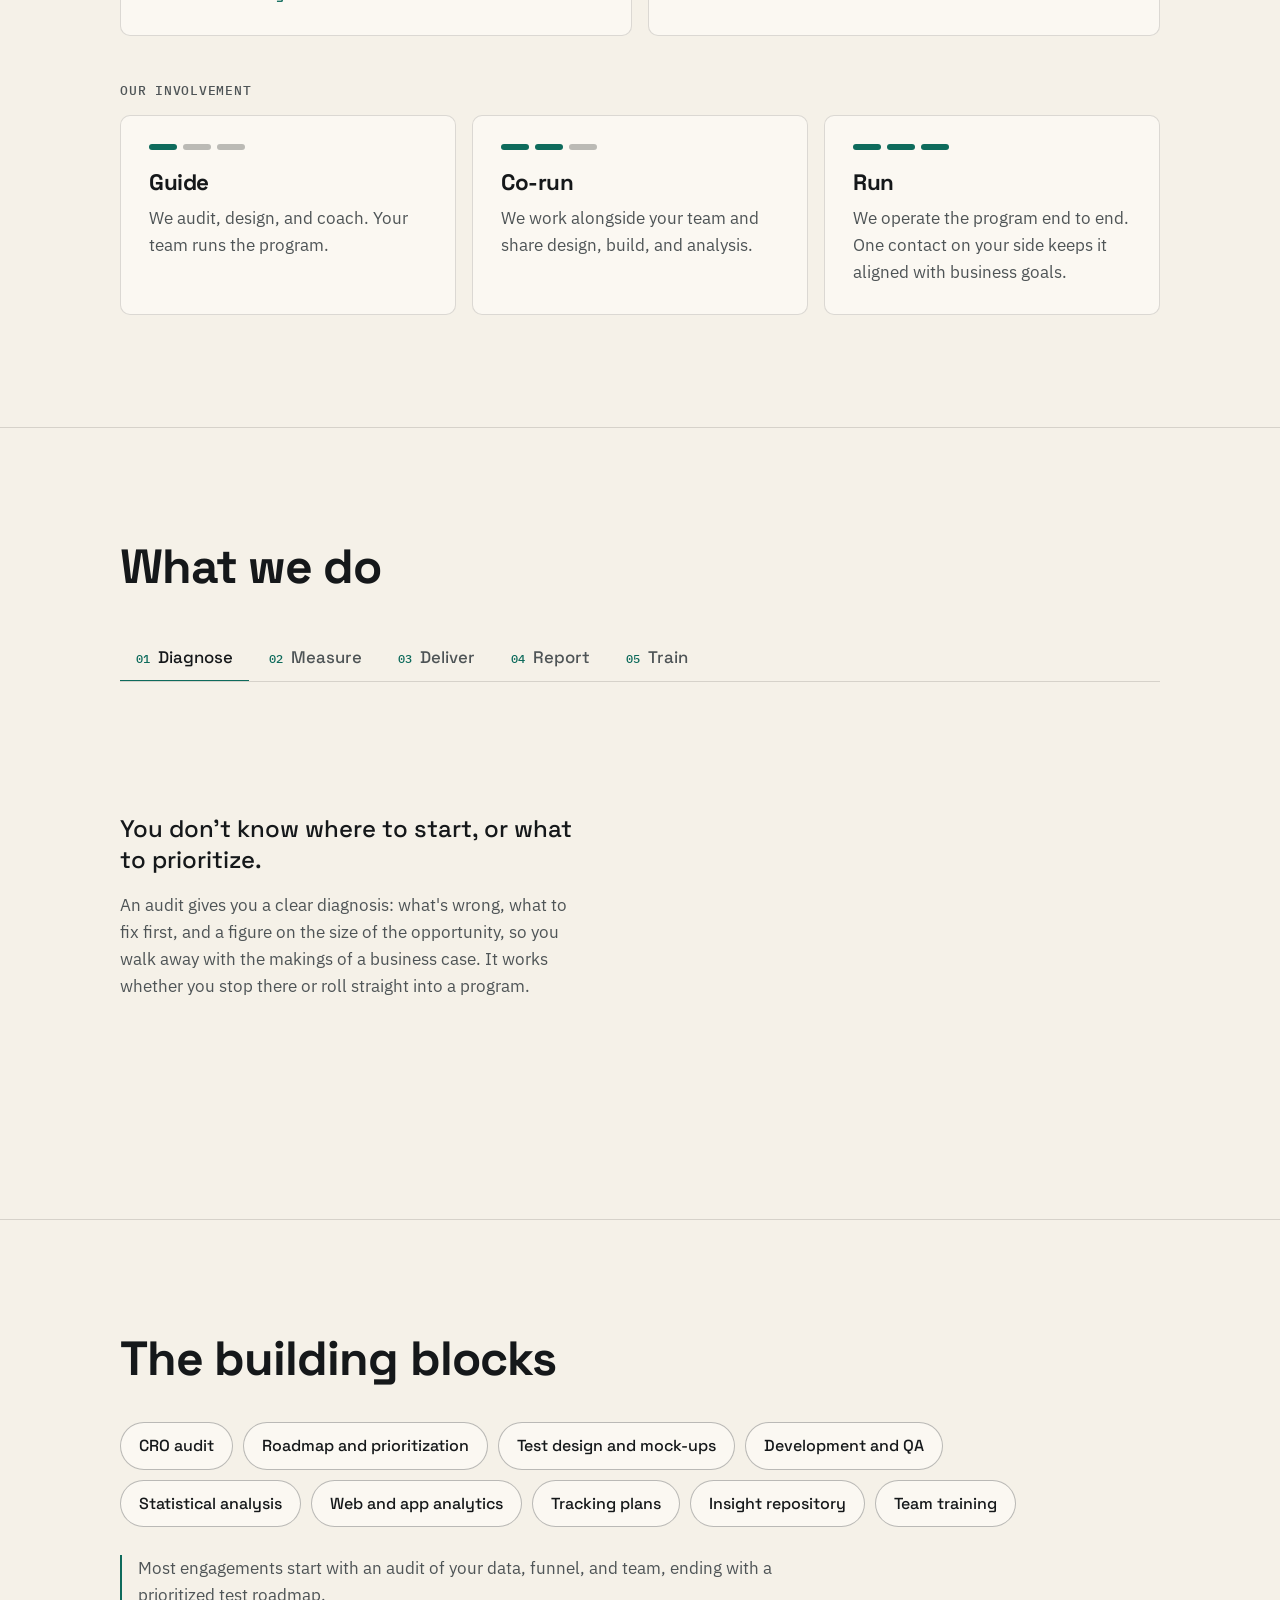
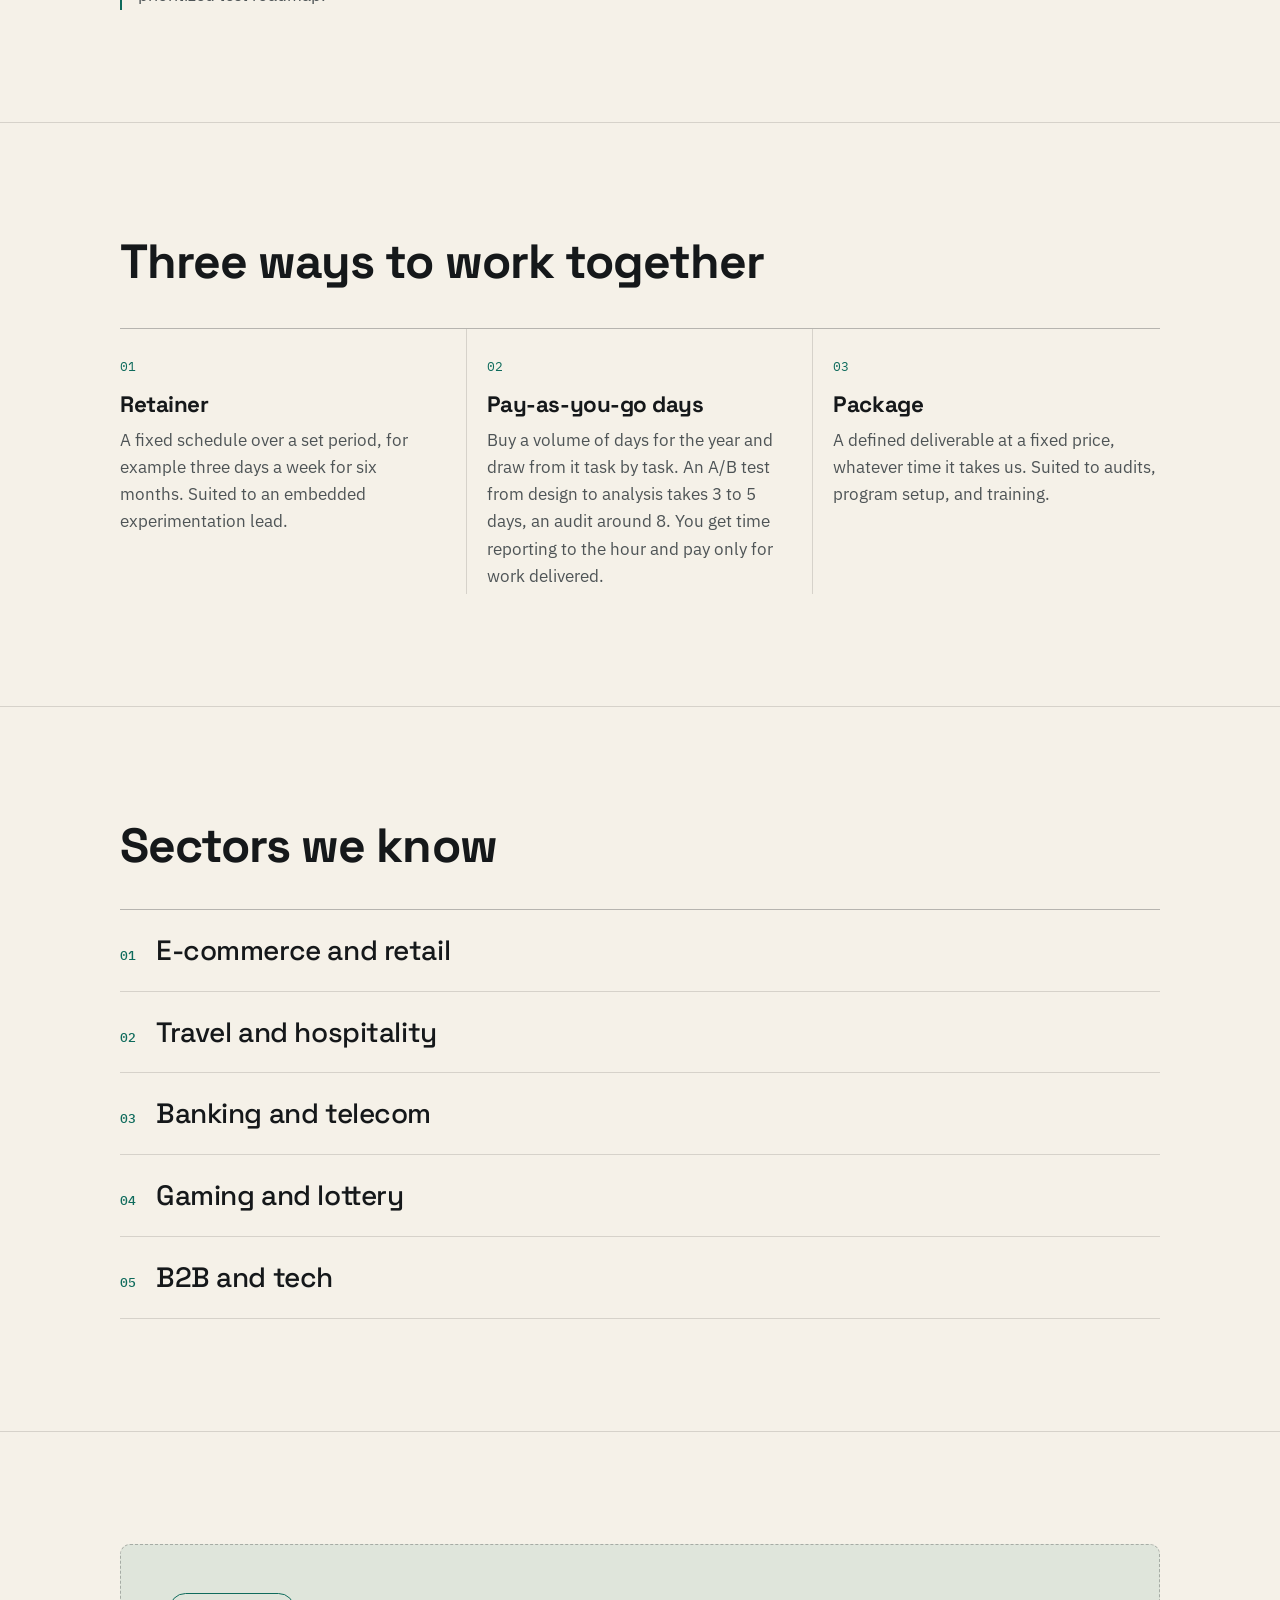
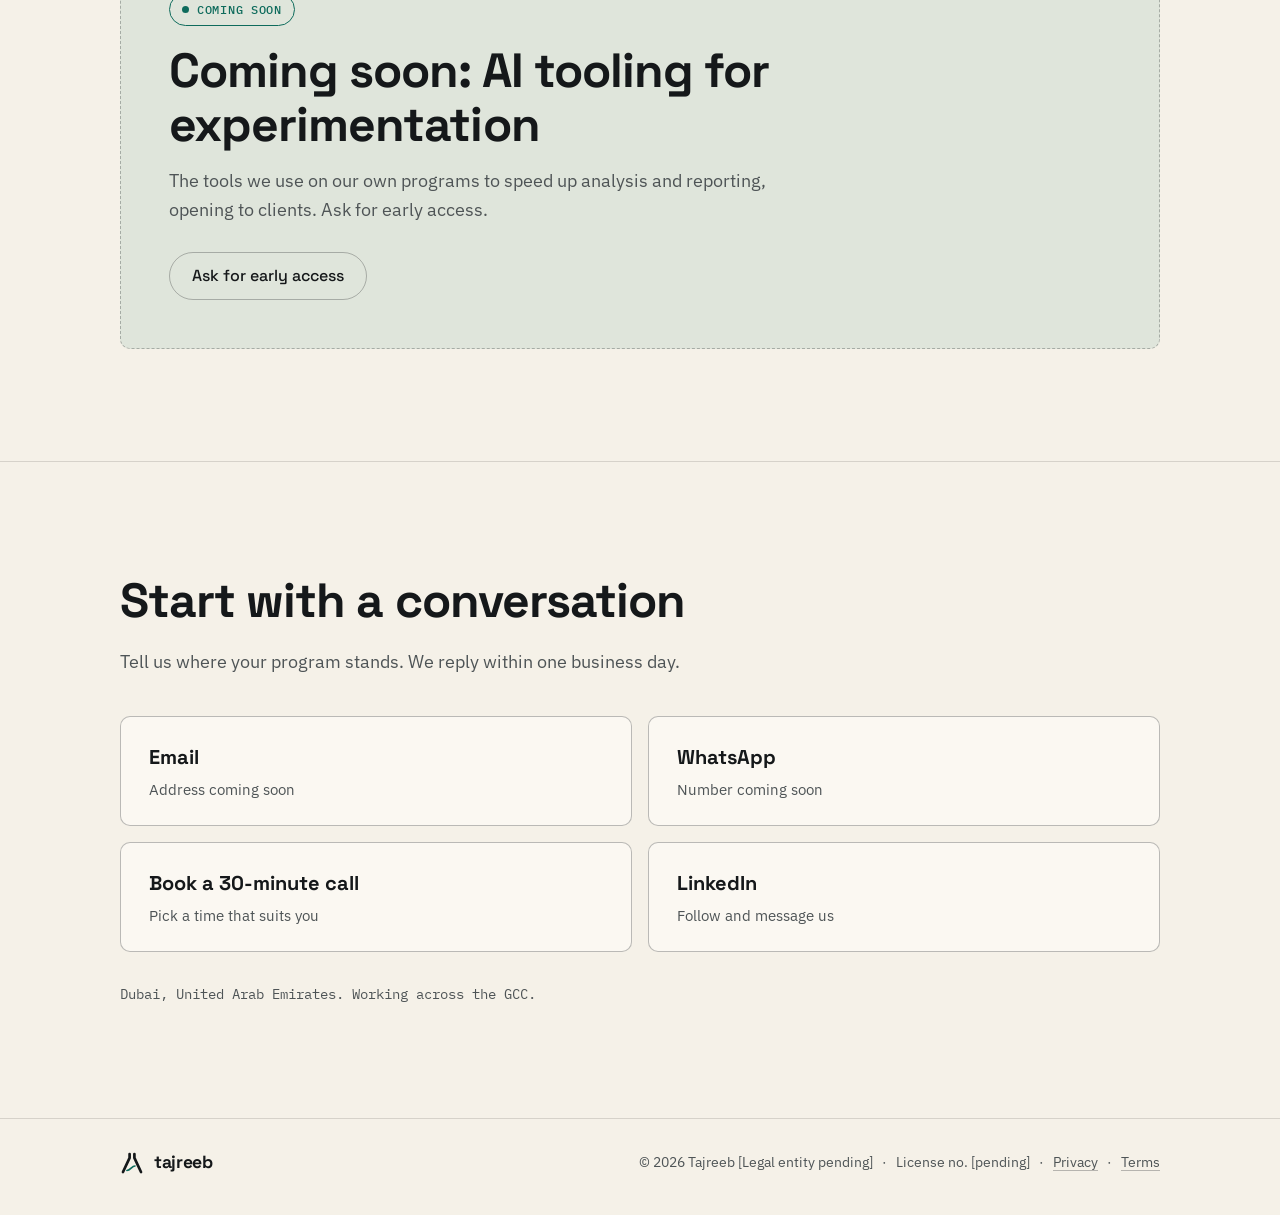
==== commit faf41e56: "Add "What we do" pillar section with looping videos New #what-we-do section after #services: five ta" ====
--- a/index.html
+++ b/index.html
@@ -173,6 +173,61 @@
       </div>
     </section>
 
+    <!-- 4b. What we do: pillars -->
+    <section class="section" id="what-we-do">
+      <div class="wrap">
+        <h2>What we do</h2>
+
+        <div class="pillar-tabs" role="tablist" aria-label="What we do">
+          <button type="button" role="tab" id="tab-diagnose" aria-controls="panel-diagnose" aria-selected="true"><span>01</span>Diagnose</button>
+          <button type="button" role="tab" id="tab-measure" aria-controls="panel-measure" aria-selected="false" tabindex="-1"><span>02</span>Measure</button>
+          <button type="button" role="tab" id="tab-deliver" aria-controls="panel-deliver" aria-selected="false" tabindex="-1"><span>03</span>Deliver</button>
+          <button type="button" role="tab" id="tab-report" aria-controls="panel-report" aria-selected="false" tabindex="-1"><span>04</span>Report</button>
+          <button type="button" role="tab" id="tab-train" aria-controls="panel-train" aria-selected="false" tabindex="-1"><span>05</span>Train</button>
+        </div>
+
+        <div class="pillar-panel" role="tabpanel" id="panel-diagnose" aria-labelledby="tab-diagnose" tabindex="0">
+          <div class="pillar-copy">
+            <p class="pillar-problem">You don't know where to start, or what to prioritize.</p>
+            <p>An audit gives you a clear diagnosis: what's wrong, what to fix first, and a figure on the size of the opportunity, so you walk away with the makings of a business case. It works whether you stop there or roll straight into a program.</p>
+          </div>
+          <video class="pillar-video" data-name="tajreeb-01-diagnose" muted loop playsinline autoplay preload="none" aria-hidden="true"></video>
+        </div>
+
+        <div class="pillar-panel flip" role="tabpanel" id="panel-measure" aria-labelledby="tab-measure" tabindex="0" hidden>
+          <div class="pillar-copy">
+            <p class="pillar-problem">Your team is making decisions on numbers nobody fully trusts.</p>
+            <p>We audit what you've got with a tracking sanity check, build out a measurement plan for whatever's missing, and connect your data sources into something richer, like a data lake, so every decision downstream, testing, reporting, roadmapping, stands on solid ground.</p>
+          </div>
+          <video class="pillar-video" data-name="tajreeb-02-measure" muted loop playsinline autoplay preload="none" aria-hidden="true"></video>
+        </div>
+
+        <div class="pillar-panel" role="tabpanel" id="panel-deliver" aria-labelledby="tab-deliver" tabindex="0" hidden>
+          <div class="pillar-copy">
+            <p class="pillar-problem">You don't have the team to run experimentation, or one key role is missing.</p>
+            <p>We run the entire program for you end to end, quantitative and qualitative experimentation both, from data through delivery, with one point of contact on our side. Or we slot in exactly where you need us, as the analyst, the program lead, or occasionally design, without you having to restructure your setup. Short-term while you recruit, or a longer-term arrangement, either way.</p>
+          </div>
+          <video class="pillar-video" data-name="tajreeb-03-deliver" muted loop playsinline autoplay preload="none" aria-hidden="true"></video>
+        </div>
+
+        <div class="pillar-panel flip" role="tabpanel" id="panel-report" aria-labelledby="tab-report" tabindex="0" hidden>
+          <div class="pillar-copy">
+            <p class="pillar-problem">You have the data, and nobody has the time to dig into it and act on it.</p>
+            <p>We turn your data into decisions. Our analysts run the deep dives and deliver the findings as reports, dashboards or presentations, in whichever format your team prefers. You choose the rhythm: a single analysis, on-call support through a day bank, or a monthly cadence within a retainer.</p>
+          </div>
+          <video class="pillar-video" data-name="tajreeb-04-report" muted loop playsinline autoplay preload="none" aria-hidden="true"></video>
+        </div>
+
+        <div class="pillar-panel" role="tabpanel" id="panel-train" aria-labelledby="tab-train" tabindex="0" hidden>
+          <div class="pillar-copy">
+            <p class="pillar-problem">Your team already experiments, and the process is slow or manual.</p>
+            <p>We coach and train your team directly, from experimentation fundamentals to AI-assisted workflows for test analysis, QA or reporting, so you get faster and sharper while your team keeps running the program.</p>
+          </div>
+          <video class="pillar-video" data-name="tajreeb-05-train" muted loop playsinline autoplay preload="none" aria-hidden="true"></video>
+        </div>
+      </div>
+    </section>
+
     <!-- 5. Building blocks -->
     <section class="section" id="blocks">
       <div class="wrap">
--- a/style.css
+++ b/style.css
@@ -527,6 +527,100 @@
 
 .level i.on { background: var(--accent); }
 
+/* ---------- What we do: pillars ---------- */
+
+.pillar-tabs {
+  display: flex;
+  gap: 4px;
+  margin-top: 40px;
+  border-bottom: 1px solid var(--line);
+  overflow-x: auto;
+  -webkit-overflow-scrolling: touch;
+}
+
+.pillar-tabs button {
+  flex: none;
+  margin-bottom: -1px;
+  padding: 12px 16px;
+  background: none;
+  border: 0;
+  border-bottom: 2px solid transparent;
+  font-family: var(--font-display);
+  font-weight: 500;
+  font-size: 1.05rem;
+  color: var(--muted);
+  white-space: nowrap;
+  cursor: pointer;
+  transition: color 0.15s, border-color 0.15s;
+}
+
+/* the tab bar scrolls, so keep the focus ring inside it */
+.pillar-tabs button:focus-visible { outline-offset: -2px; }
+
+.pillar-tabs button span {
+  margin-right: 8px;
+  font-family: var(--font-mono);
+  font-size: 0.75rem;
+  color: var(--accent);
+}
+
+.pillar-tabs button:hover { color: var(--ink); }
+
+.pillar-tabs button[aria-selected="true"] {
+  color: var(--ink);
+  border-bottom-color: var(--accent);
+}
+
+.pillar-panel {
+  display: grid;
+  grid-template-columns: minmax(0, 1fr) minmax(0, 1.15fr);
+  gap: 40px;
+  align-items: center;
+  margin-top: 24px;
+}
+
+.pillar-panel[hidden] { display: none; }
+
+/* alternate sides: text on the right for Measure and Report */
+.pillar-panel.flip .pillar-copy { order: 2; }
+
+.pillar-problem {
+  margin-bottom: 16px;
+  font-family: var(--font-display);
+  font-weight: 500;
+  font-size: 1.5rem;
+  line-height: 1.3;
+  color: var(--ink);
+}
+
+.pillar-copy p:not(.pillar-problem) { color: var(--muted); }
+
+/* the video background is the page background, so the frame edge disappears */
+.pillar-video {
+  display: block;
+  width: 100%;
+  aspect-ratio: 4 / 3;
+  background: var(--bg);
+}
+
+@media (prefers-reduced-motion: no-preference) {
+  .pillar-panel { animation: pillar-in 0.35s ease both; }
+}
+
+@keyframes pillar-in {
+  from { opacity: 0; transform: translateY(6px); }
+  to { opacity: 1; transform: none; }
+}
+
+@media (max-width: 760px) {
+  .pillar-panel {
+    grid-template-columns: 1fr;
+    gap: 8px;
+  }
+  .pillar-panel.flip .pillar-copy { order: 0; }
+  .pillar-video { order: -1; }
+}
+
 /* ---------- Comparison strip ---------- */
 
 .compare {
